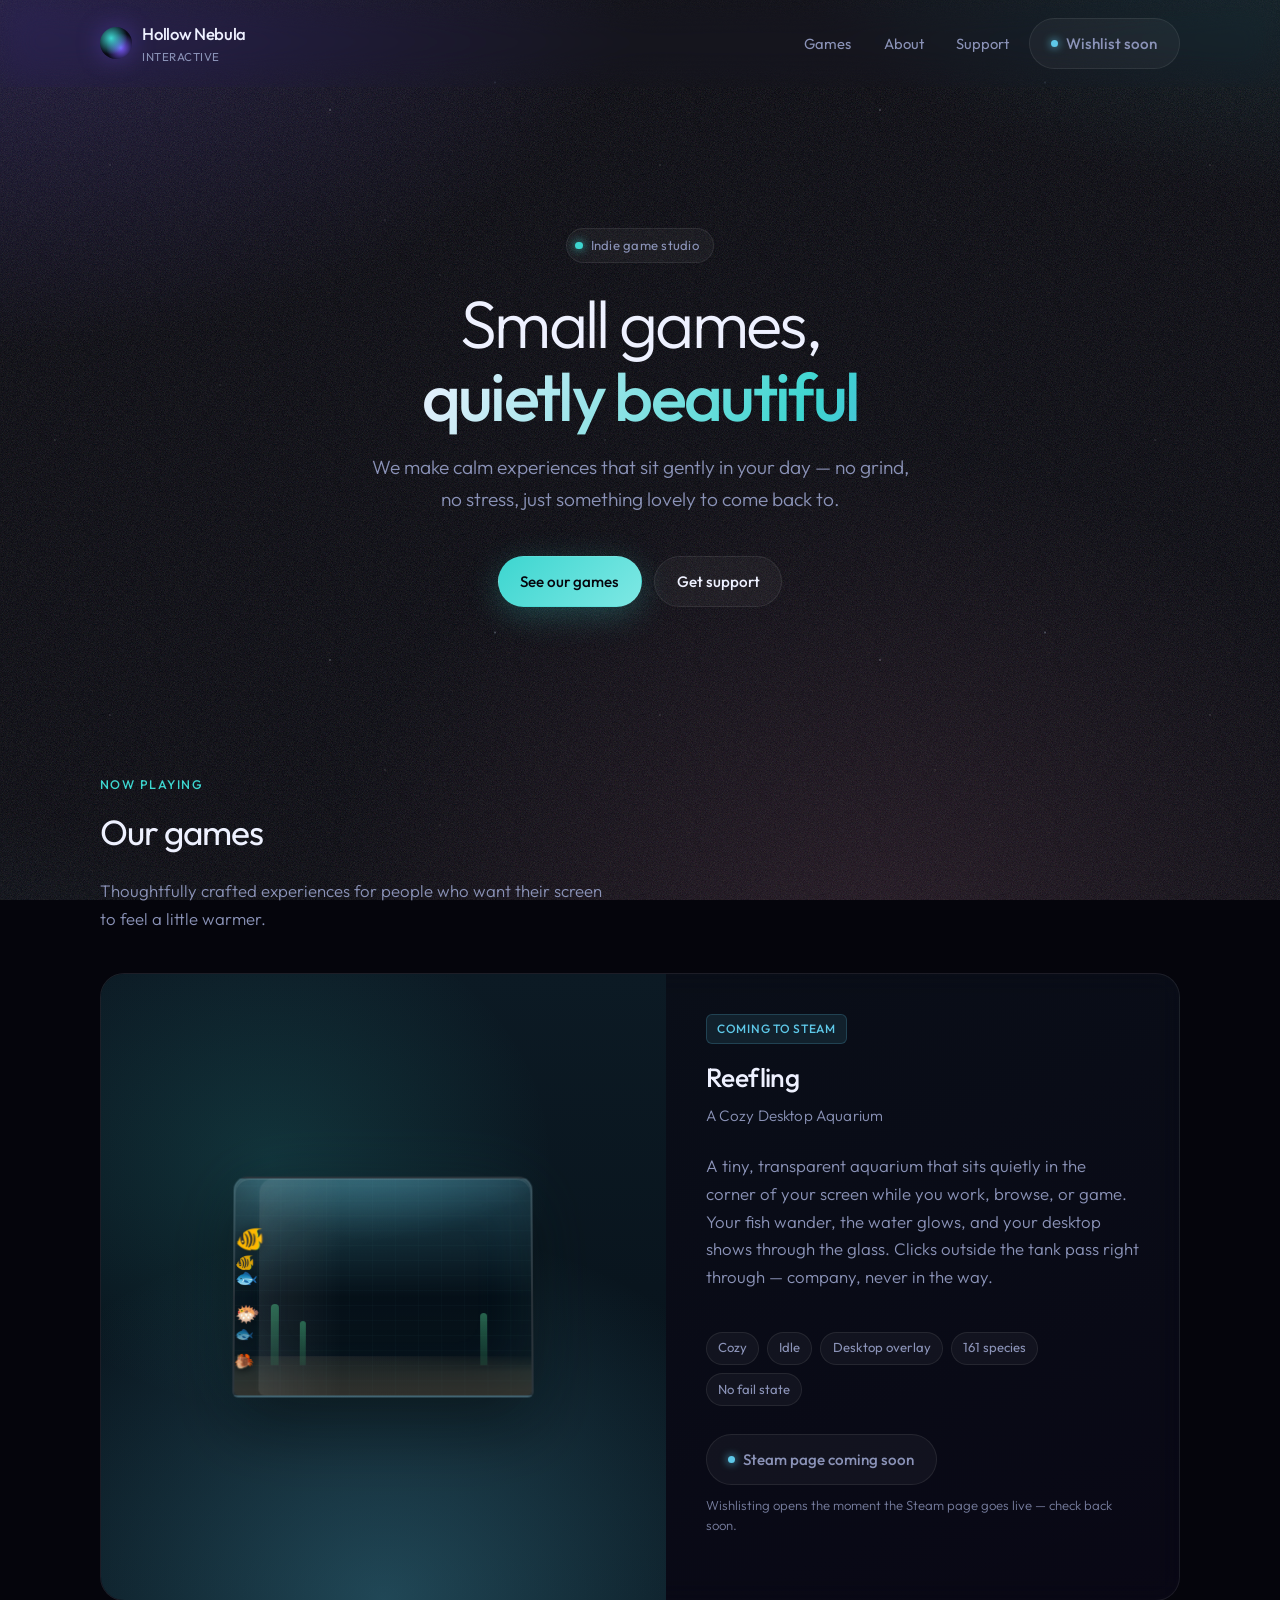
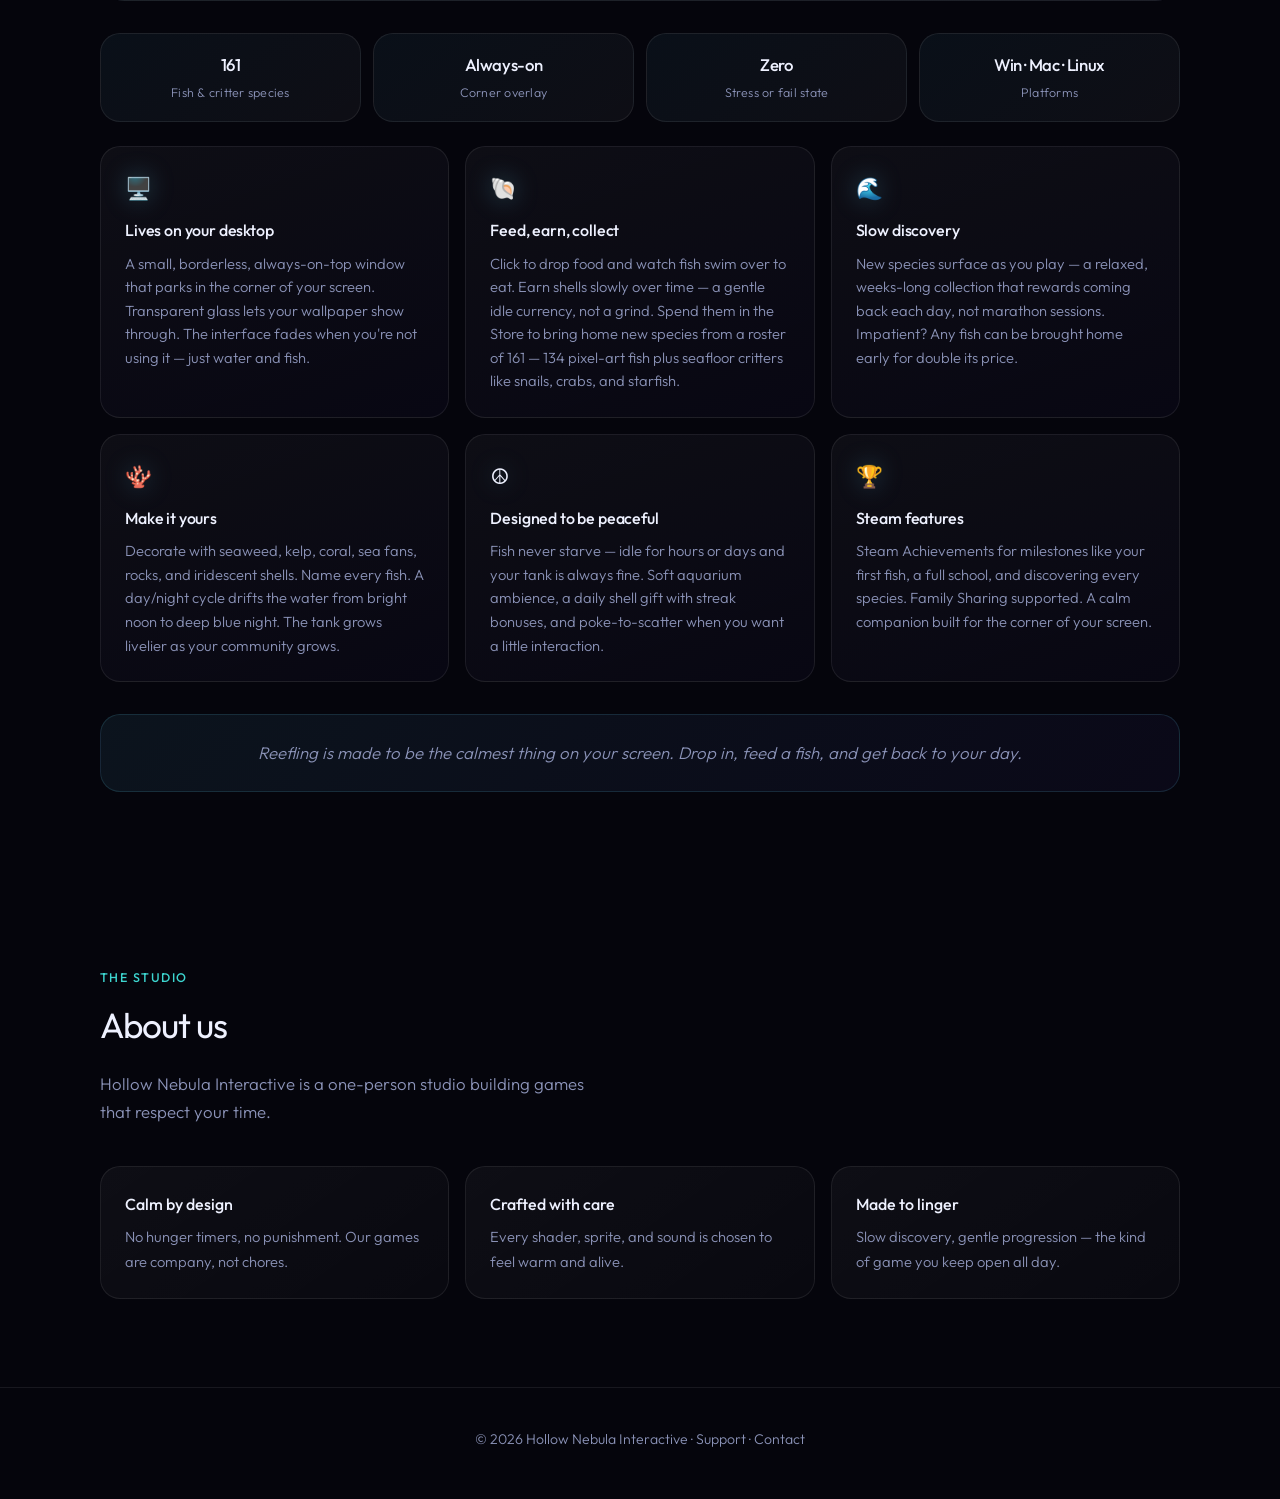
==== index.html @ e97c1b32 "Remove animated logo video, restore static nav orb - Drop the nav logo video element from both pages" ====
<!DOCTYPE html>
<html lang="en">
<head>
  <meta charset="utf-8">
  <meta name="viewport" content="width=device-width, initial-scale=1">
  <title>Hollow Nebula Interactive</title>
  <meta name="description" content="Hollow Nebula Interactive — home of Reefling, a cozy desktop aquarium. Feed fish, collect 161 species, decorate your tank. Coming to Steam.">
  <meta name="theme-color" content="#05050c">

  <link rel="icon" type="image/png" href="assets/favicon.png">
  <link rel="apple-touch-icon" href="assets/favicon-180.png">

  <!-- Social sharing -->
  <meta property="og:type" content="website">
  <meta property="og:site_name" content="Hollow Nebula Interactive">
  <meta property="og:title" content="Hollow Nebula Interactive">
  <meta property="og:description" content="A one-person indie studio making calm games. Home of Reefling, a cozy desktop aquarium — coming to Steam.">
  <meta property="og:url" content="https://hollownebulainteractive.com/">
  <meta property="og:image" content="https://hollownebulainteractive.com/assets/og-image.jpg">
  <meta name="twitter:card" content="summary_large_image">
  <meta name="twitter:title" content="Hollow Nebula Interactive">
  <meta name="twitter:description" content="A one-person indie studio making calm games. Home of Reefling, a cozy desktop aquarium — coming to Steam.">
  <meta name="twitter:image" content="https://hollownebulainteractive.com/assets/og-image.jpg">

  <link rel="preconnect" href="https://fonts.googleapis.com">
  <link rel="preconnect" href="https://fonts.gstatic.com" crossorigin>
  <link href="https://fonts.googleapis.com/css2?family=Outfit:wght@300;400;500;600&display=swap" rel="stylesheet">
  <link rel="stylesheet" href="css/main.css">
</head>
<body>
  <div class="bg" aria-hidden="true">
    <div class="bg__mesh"></div>
    <div class="bg__stars"></div>
    <div class="bg__grain"></div>
  </div>

  <header class="nav">
    <div class="shell nav__inner">
      <a class="logo" href="index.html">
        <span class="logo__mark" aria-hidden="true"></span>
        <span class="logo__text">
          Hollow Nebula
          <span>Interactive</span>
        </span>
      </a>
      <ul class="nav__links">
        <li><a href="#games">Games</a></li>
        <li><a href="#about">About</a></li>
        <li><a href="support.html">Support</a></li>
        <li><span class="btn btn--ghost btn--soon" aria-disabled="true" title="Steam page coming soon">Wishlist soon</span></li>
      </ul>
    </div>
  </header>

  <main>
    <section class="hero shell">
      <p class="eyebrow">
        <span class="eyebrow__dot" aria-hidden="true"></span>
        Indie game studio
      </p>
      <h1>Small games,<br><em>quietly beautiful</em></h1>
      <p class="hero__lead">
        We make calm experiences that sit gently in your day — no grind, no stress,
        just something lovely to come back to.
      </p>
      <div class="hero__actions">
        <a class="btn btn--primary" href="#games">See our games</a>
        <a class="btn btn--ghost" href="support.html">Get support</a>
      </div>
    </section>

    <section class="section shell" id="games">
      <div class="reveal">
        <p class="section__label">Now playing</p>
        <h2>Our games</h2>
        <p class="section__intro">
          Thoughtfully crafted experiences for people who want their screen to feel a little warmer.
        </p>
      </div>

      <article class="game-card reveal">
        <div class="game-card__visual" aria-hidden="true">
          <div class="aquarium" id="reef-tank">
            <div class="aquarium__glow"></div>
            <div class="aquarium__rays"></div>
            <div class="aquarium__caustics"></div>
            <div class="aquarium__sand"></div>
            <div class="seaweed seaweed--1"></div>
            <div class="seaweed seaweed--2"></div>
            <div class="seaweed seaweed--3"></div>
            <div class="bubbles"></div>
            <div class="fish-school">
              <span class="fish fish--1" data-fish>🐠</span>
              <span class="fish fish--2" data-fish>🐟</span>
              <span class="fish fish--3" data-fish>🐡</span>
              <span class="fish fish--4" data-fish>🐠</span>
              <span class="fish fish--5" data-fish>🐟</span>
            </div>
            <div class="critters">
              <span class="critter critter--crab">🦀</span>
              <span class="critter critter--snail">🐌</span>
            </div>
            <div class="aquarium__glass"></div>
            <div class="aquarium__shine"></div>
          </div>
        </div>
        <div class="game-card__body">
          <span class="game-card__tag">Coming to Steam</span>
          <h3>Reefling</h3>
          <p class="game-card__subtitle">A Cozy Desktop Aquarium</p>
          <p>
            A tiny, transparent aquarium that sits quietly in the corner of your screen
            while you work, browse, or game. Your fish wander, the water glows, and your
            desktop shows through the glass. Clicks outside the tank pass right through —
            company, never in the way.
          </p>
          <ul class="game-card__features">
            <li>Cozy</li>
            <li>Idle</li>
            <li>Desktop overlay</li>
            <li>161 species</li>
            <li>No fail state</li>
          </ul>
          <div class="game-card__cta">
            <span class="btn btn--primary btn--soon" aria-disabled="true">
              Steam page coming soon
            </span>
            <p class="game-card__cta-note">Wishlisting opens the moment the Steam page goes live — check back soon.</p>
          </div>
        </div>
      </article>

      <div class="game-details reveal">
        <div class="game-stats">
          <div class="game-stat">
            <span class="game-stat__value">161</span>
            <span class="game-stat__label">Fish &amp; critter species</span>
          </div>
          <div class="game-stat">
            <span class="game-stat__value">Always-on</span>
            <span class="game-stat__label">Corner overlay</span>
          </div>
          <div class="game-stat">
            <span class="game-stat__value">Zero</span>
            <span class="game-stat__label">Stress or fail state</span>
          </div>
          <div class="game-stat">
            <span class="game-stat__value">Win · Mac · Linux</span>
            <span class="game-stat__label">Platforms</span>
          </div>
        </div>

        <div class="feature-grid">
          <div class="feature-card">
            <span class="feature-card__icon" aria-hidden="true">🖥️</span>
            <h4>Lives on your desktop</h4>
            <p>
              A small, borderless, always-on-top window that parks in the corner of your
              screen. Transparent glass lets your wallpaper show through. The interface
              fades when you're not using it — just water and fish.
            </p>
          </div>
          <div class="feature-card">
            <span class="feature-card__icon" aria-hidden="true">🐚</span>
            <h4>Feed, earn, collect</h4>
            <p>
              Click to drop food and watch fish swim over to eat. Earn shells slowly over
              time — a gentle idle currency, not a grind. Spend them in the Store to bring
              home new species from a roster of 161 — 134 pixel-art fish plus seafloor
              critters like snails, crabs, and starfish.
            </p>
          </div>
          <div class="feature-card">
            <span class="feature-card__icon" aria-hidden="true">🌊</span>
            <h4>Slow discovery</h4>
            <p>
              New species surface as you play — a relaxed, weeks-long collection that
              rewards coming back each day, not marathon sessions. Impatient? Any fish can
              be brought home early for double its price.
            </p>
          </div>
          <div class="feature-card">
            <span class="feature-card__icon" aria-hidden="true">🪸</span>
            <h4>Make it yours</h4>
            <p>
              Decorate with seaweed, kelp, coral, sea fans, rocks, and iridescent shells.
              Name every fish. A day/night cycle drifts the water from bright noon to deep
              blue night. The tank grows livelier as your community grows.
            </p>
          </div>
          <div class="feature-card">
            <span class="feature-card__icon" aria-hidden="true">☮️</span>
            <h4>Designed to be peaceful</h4>
            <p>
              Fish never starve — idle for hours or days and your tank is always fine. Soft
              aquarium ambience, a daily shell gift with streak bonuses, and poke-to-scatter
              when you want a little interaction.
            </p>
          </div>
          <div class="feature-card">
            <span class="feature-card__icon" aria-hidden="true">🏆</span>
            <h4>Steam features</h4>
            <p>
              Steam Achievements for milestones like your first fish, a full school, and
              discovering every species. Family Sharing supported. A calm companion built
              for the corner of your screen.
            </p>
          </div>
        </div>

        <p class="game-details__closing">
          Reefling is made to be the calmest thing on your screen. Drop in, feed a fish,
          and get back to your day.
        </p>
      </div>
    </section>

    <section class="section shell" id="about">
      <div class="reveal">
        <p class="section__label">The studio</p>
        <h2>About us</h2>
        <p class="section__intro">
          Hollow Nebula Interactive is a one-person studio building games that respect your time.
        </p>
      </div>
      <div class="about-grid reveal">
        <div class="about-card">
          <h3>Calm by design</h3>
          <p>No hunger timers, no punishment. Our games are company, not chores.</p>
        </div>
        <div class="about-card">
          <h3>Crafted with care</h3>
          <p>Every shader, sprite, and sound is chosen to feel warm and alive.</p>
        </div>
        <div class="about-card">
          <h3>Made to linger</h3>
          <p>Slow discovery, gentle progression — the kind of game you keep open all day.</p>
        </div>
      </div>
    </section>
  </main>

  <footer class="footer">
    <div class="shell">
      <p>
        © 2026 Hollow Nebula Interactive ·
        <a href="support.html">Support</a> ·
        <a href="mailto:support@hollownebulainteractive.com">Contact</a>
      </p>
    </div>
  </footer>

  <script src="js/main.js"></script>
</body>
</html>
---- css/main.css ----
/* Hollow Nebula Interactive — minimal studio site */

:root {
  color-scheme: dark;
  --void: #05050c;
  --void-2: #0a0a16;
  --text: #eef1ff;
  --muted: #8b93b8;
  --line: rgba(255, 255, 255, 0.08);
  --glass: rgba(255, 255, 255, 0.04);
  --glass-hover: rgba(255, 255, 255, 0.07);
  --purple: #7c5cff;
  --cyan: #3dd6d0;
  --pink: #e879a8;
  --reef: #5ec8e8;
  --radius: 20px;
  --font: "Outfit", system-ui, -apple-system, sans-serif;
  --ease: cubic-bezier(0.22, 1, 0.36, 1);
}

*,
*::before,
*::after {
  box-sizing: border-box;
}

html {
  scroll-behavior: smooth;
}

body {
  margin: 0;
  min-height: 100vh;
  font-family: var(--font);
  font-size: 1.05rem;
  line-height: 1.65;
  color: var(--text);
  background: var(--void);
  -webkit-font-smoothing: antialiased;
}

/* ── Ambient background ── */
.bg {
  position: fixed;
  inset: 0;
  z-index: -2;
  overflow: hidden;
  background: var(--void);
}

.bg__mesh {
  position: absolute;
  inset: -40%;
  background:
    radial-gradient(ellipse 50% 40% at 20% 20%, rgba(124, 92, 255, 0.22), transparent 60%),
    radial-gradient(ellipse 45% 35% at 80% 15%, rgba(61, 214, 208, 0.14), transparent 55%),
    radial-gradient(ellipse 40% 50% at 60% 80%, rgba(232, 121, 168, 0.1), transparent 60%),
    radial-gradient(ellipse 60% 40% at 10% 90%, rgba(94, 200, 232, 0.08), transparent 50%);
  animation: drift 28s var(--ease) infinite alternate;
}

.bg__grain {
  position: absolute;
  inset: 0;
  opacity: 0.35;
  background-image: url("data:image/svg+xml,%3Csvg viewBox='0 0 256 256' xmlns='http://www.w3.org/2000/svg'%3E%3Cfilter id='n'%3E%3CfeTurbulence type='fractalNoise' baseFrequency='0.85' numOctaves='4' stitchTiles='stitch'/%3E%3C/filter%3E%3Crect width='100%25' height='100%25' filter='url(%23n)' opacity='0.5'/%3E%3C/svg%3E");
  background-size: 180px;
  pointer-events: none;
}

.bg__stars {
  position: absolute;
  inset: 0;
  background-image:
    radial-gradient(1px 1px at 20% 30%, rgba(255, 255, 255, 0.45), transparent),
    radial-gradient(1px 1px at 40% 70%, rgba(255, 255, 255, 0.35), transparent),
    radial-gradient(1.5px 1.5px at 60% 20%, rgba(255, 255, 255, 0.5), transparent),
    radial-gradient(1px 1px at 80% 50%, rgba(255, 255, 255, 0.3), transparent),
    radial-gradient(1px 1px at 10% 80%, rgba(255, 255, 255, 0.4), transparent),
    radial-gradient(1.5px 1.5px at 90% 15%, rgba(200, 230, 255, 0.55), transparent),
    radial-gradient(1px 1px at 50% 90%, rgba(255, 255, 255, 0.25), transparent),
    radial-gradient(1px 1px at 70% 40%, rgba(255, 255, 255, 0.35), transparent);
  background-size: 550px 550px;
  animation: twinkle 8s ease-in-out infinite alternate;
  opacity: 0.7;
}

@keyframes twinkle {
  from { opacity: 0.45; transform: scale(1); }
  to   { opacity: 0.85; transform: scale(1.02); }
}

@keyframes drift {
  from { transform: translate(0, 0) scale(1); }
  to   { transform: translate(2%, -1.5%) scale(1.04); }
}

/* ── Layout ── */
.shell {
  width: min(1080px, calc(100% - 2.5rem));
  margin: 0 auto;
}

/* ── Nav ── */
.nav {
  position: sticky;
  top: 0;
  z-index: 10;
  padding: 1.1rem 0;
  backdrop-filter: blur(18px) saturate(1.4);
  -webkit-backdrop-filter: blur(18px) saturate(1.4);
  border-bottom: 1px solid transparent;
  transition: border-color 0.4s var(--ease), background 0.4s var(--ease);
}

.nav.is-scrolled {
  background: rgba(5, 5, 12, 0.72);
  border-bottom-color: var(--line);
}

.nav__inner {
  display: flex;
  align-items: center;
  justify-content: space-between;
  gap: 1rem;
}

.logo {
  display: flex;
  align-items: center;
  gap: 0.65rem;
  text-decoration: none;
  color: var(--text);
  font-weight: 500;
  letter-spacing: -0.02em;
}

.logo__mark {
  width: 2rem;
  height: 2rem;
  border-radius: 50%;
  background:
    radial-gradient(circle at 35% 35%, var(--cyan), transparent 55%),
    radial-gradient(circle at 65% 65%, var(--purple), transparent 50%),
    var(--void-2);
  box-shadow: 0 0 24px rgba(124, 92, 255, 0.35);
  animation: logo-glow 4s ease-in-out infinite alternate;
}

@keyframes logo-glow {
  from { box-shadow: 0 0 20px rgba(124, 92, 255, 0.3), 0 0 40px rgba(61, 214, 208, 0.1); }
  to   { box-shadow: 0 0 28px rgba(124, 92, 255, 0.5), 0 0 50px rgba(61, 214, 208, 0.2); }
}

.logo__text span {
  display: block;
  font-size: 0.72rem;
  color: var(--muted);
  font-weight: 400;
  letter-spacing: 0.04em;
  text-transform: uppercase;
}

.nav__links {
  display: flex;
  align-items: center;
  gap: 0.35rem;
  list-style: none;
  margin: 0;
  padding: 0;
}

.nav__links a {
  color: var(--muted);
  text-decoration: none;
  font-size: 0.92rem;
  padding: 0.45rem 0.85rem;
  border-radius: 999px;
  transition: color 0.25s, background 0.25s;
}

.nav__links a:hover {
  color: var(--text);
  background: var(--glass-hover);
}

/* ── Hero ── */
.hero {
  padding: clamp(4rem, 12vw, 8rem) 0 clamp(3rem, 8vw, 5rem);
  text-align: center;
}

.eyebrow {
  display: inline-flex;
  align-items: center;
  gap: 0.5rem;
  margin-bottom: 1.5rem;
  padding: 0.35rem 0.9rem 0.35rem 0.55rem;
  border: 1px solid var(--line);
  border-radius: 999px;
  background: var(--glass);
  font-size: 0.82rem;
  color: var(--muted);
  letter-spacing: 0.02em;
}

.eyebrow__dot {
  width: 0.45rem;
  height: 0.45rem;
  border-radius: 50%;
  background: var(--cyan);
  box-shadow: 0 0 10px var(--cyan);
  animation: pulse 2.4s ease-in-out infinite;
}

@keyframes pulse {
  0%, 100% { opacity: 1; transform: scale(1); }
  50%      { opacity: 0.55; transform: scale(0.85); }
}

.hero h1 {
  margin: 0 0 1.25rem;
  font-size: clamp(2.4rem, 6vw, 4.2rem);
  font-weight: 300;
  line-height: 1.08;
  letter-spacing: -0.04em;
}

.hero h1 em {
  font-style: normal;
  font-weight: 500;
  background: linear-gradient(120deg, var(--text) 0%, var(--cyan) 45%, var(--purple) 100%);
  background-size: 200% auto;
  -webkit-background-clip: text;
  background-clip: text;
  color: transparent;
  animation: shimmer 6s ease-in-out infinite alternate;
}

@keyframes shimmer {
  from { background-position: 0% center; }
  to   { background-position: 100% center; }
}

.hero__lead {
  max-width: 34rem;
  margin: 0 auto 2.5rem;
  color: var(--muted);
  font-size: clamp(1.05rem, 2.2vw, 1.2rem);
  font-weight: 300;
}

.hero__actions {
  display: flex;
  flex-wrap: wrap;
  justify-content: center;
  gap: 0.75rem;
}

/* ── Buttons ── */
.btn {
  display: inline-flex;
  align-items: center;
  gap: 0.5rem;
  padding: 0.75rem 1.35rem;
  border-radius: 999px;
  font-family: inherit;
  font-size: 0.95rem;
  font-weight: 500;
  text-decoration: none;
  border: 1px solid transparent;
  cursor: pointer;
  transition: transform 0.25s var(--ease), box-shadow 0.25s, background 0.25s, border-color 0.25s;
}

.btn:hover {
  transform: translateY(-2px);
}

.btn--primary {
  color: var(--void);
  background: linear-gradient(135deg, var(--cyan), #7ee8e4);
  box-shadow: 0 8px 32px rgba(61, 214, 208, 0.25);
  position: relative;
  overflow: hidden;
}

.btn--primary::after {
  content: "";
  position: absolute;
  inset: 0;
  background: linear-gradient(105deg, transparent 40%, rgba(255, 255, 255, 0.35) 50%, transparent 60%);
  transform: translateX(-120%);
  transition: transform 0.6s var(--ease);
}

.btn--primary:hover::after {
  transform: translateX(120%);
}

.btn--primary:hover {
  box-shadow: 0 12px 40px rgba(61, 214, 208, 0.35);
}

.btn--ghost {
  color: var(--text);
  background: var(--glass);
  border-color: var(--line);
}

.btn--ghost:hover {
  background: var(--glass-hover);
  border-color: rgba(255, 255, 255, 0.14);
}

/* Disabled "coming soon" state — looks like a button, but inert */
.btn--soon,
.btn--soon:hover {
  color: var(--muted);
  background: var(--glass);
  border-color: var(--line);
  box-shadow: none;
  transform: none;
  cursor: default;
  -webkit-user-select: none;
  user-select: none;
}

.btn--soon::after {
  display: none;
}

.btn--soon::before {
  content: "";
  width: 0.45rem;
  height: 0.45rem;
  border-radius: 50%;
  background: var(--reef);
  box-shadow: 0 0 8px var(--reef);
  animation: pulse 2.4s ease-in-out infinite;
}

/* ── Sections ── */
.section {
  padding: clamp(3rem, 8vw, 5.5rem) 0;
}

.section__label {
  margin: 0 0 0.5rem;
  font-size: 0.78rem;
  font-weight: 500;
  letter-spacing: 0.12em;
  text-transform: uppercase;
  color: var(--cyan);
}

.section h2 {
  margin: 0 0 1rem;
  font-size: clamp(1.6rem, 3.5vw, 2.2rem);
  font-weight: 400;
  letter-spacing: -0.03em;
}

.section__intro {
  max-width: 32rem;
  margin: 0 0 2.5rem;
  color: var(--muted);
  font-weight: 300;
}

/* ── Game card ── */
.game-card {
  display: grid;
  grid-template-columns: 1fr;
  gap: 0;
  border: 1px solid var(--line);
  border-radius: calc(var(--radius) + 4px);
  overflow: hidden;
  background: linear-gradient(160deg, rgba(94, 200, 232, 0.06), rgba(124, 92, 255, 0.04));
  backdrop-filter: blur(12px);
  transition: border-color 0.4s, box-shadow 0.4s;
}

.game-card:hover {
  border-color: rgba(94, 200, 232, 0.22);
  box-shadow: 0 24px 80px rgba(0, 0, 0, 0.45), 0 0 60px rgba(94, 200, 232, 0.06);
}

@media (min-width: 768px) {
  .game-card {
    grid-template-columns: 1.1fr 1fr;
  }
}

.game-card__visual {
  position: relative;
  min-height: 320px;
  background:
    radial-gradient(ellipse 80% 60% at 50% 100%, rgba(94, 200, 232, 0.3), transparent),
    radial-gradient(ellipse 50% 40% at 30% 30%, rgba(61, 214, 208, 0.15), transparent),
    linear-gradient(180deg, #0c1a24 0%, #061018 100%);
  display: flex;
  align-items: center;
  justify-content: center;
  padding: 2rem;
  overflow: hidden;
}

/* ── Aquarium scene ── */
.aquarium {
  width: min(300px, 88%);
  aspect-ratio: 380 / 280;
  border-radius: 14px 14px 6px 6px;
  border: 2px solid rgba(255, 255, 255, 0.14);
  background: linear-gradient(180deg, rgba(94, 200, 232, 0.2) 0%, rgba(4, 14, 22, 0.95) 55%, rgba(8, 20, 28, 1) 100%);
  box-shadow:
    inset 0 0 60px rgba(94, 200, 232, 0.12),
    inset 0 -20px 40px rgba(0, 0, 0, 0.4),
    0 24px 70px rgba(0, 0, 0, 0.55),
    0 0 80px rgba(94, 200, 232, 0.08);
  position: relative;
  overflow: hidden;
  transform: perspective(800px) rotateX(2deg);
  transition: transform 0.5s var(--ease);
}

.game-card:hover .aquarium {
  transform: perspective(800px) rotateX(0deg) scale(1.02);
}

.aquarium__glow {
  position: absolute;
  inset: -20%;
  background: radial-gradient(ellipse 60% 50% at 50% 0%, rgba(94, 200, 232, 0.25), transparent 70%);
  pointer-events: none;
}

.aquarium__rays {
  position: absolute;
  inset: 0;
  background: linear-gradient(
    165deg,
    rgba(255, 255, 255, 0.07) 0%,
    transparent 35%,
    transparent 100%
  );
  pointer-events: none;
}

.aquarium__caustics {
  position: absolute;
  inset: 0;
  opacity: 0.55;
  background:
    repeating-linear-gradient(
      0deg,
      transparent,
      transparent 14px,
      rgba(94, 200, 232, 0.04) 14px,
      rgba(94, 200, 232, 0.04) 15px
    ),
    repeating-linear-gradient(
      90deg,
      transparent,
      transparent 22px,
      rgba(61, 214, 208, 0.03) 22px,
      rgba(61, 214, 208, 0.03) 23px
    );
  animation: caustics-drift 10s linear infinite;
  mix-blend-mode: screen;
  pointer-events: none;
}

@keyframes caustics-drift {
  from { transform: translate(0, 0); }
  to   { transform: translate(8px, 15px); }
}

.aquarium__sand {
  position: absolute;
  left: 0;
  right: 0;
  bottom: 0;
  height: 18%;
  background: linear-gradient(180deg, transparent, rgba(194, 168, 120, 0.15) 40%, rgba(120, 95, 70, 0.35) 100%);
  border-radius: 0 0 4px 4px;
  pointer-events: none;
}

.aquarium__sand::after {
  content: "";
  position: absolute;
  inset: 0;
  background: radial-gradient(ellipse 80% 40% at 30% 0%, rgba(255, 220, 160, 0.08), transparent);
}

.seaweed {
  position: absolute;
  bottom: 14%;
  width: 8px;
  border-radius: 4px 4px 0 0;
  background: linear-gradient(180deg, rgba(60, 180, 120, 0.5), rgba(30, 100, 70, 0.3));
  transform-origin: bottom center;
  filter: blur(0.3px);
  pointer-events: none;
}

.seaweed--1 {
  left: 12%;
  height: 28%;
  animation: sway 4.5s ease-in-out infinite;
}

.seaweed--2 {
  left: 22%;
  height: 20%;
  width: 6px;
  animation: sway 3.8s ease-in-out infinite reverse;
  animation-delay: -1s;
}

.seaweed--3 {
  right: 15%;
  height: 24%;
  width: 7px;
  background: linear-gradient(180deg, rgba(80, 200, 140, 0.45), rgba(40, 120, 80, 0.25));
  animation: sway 5.2s ease-in-out infinite;
  animation-delay: -2s;
}

@keyframes sway {
  0%, 100% { transform: rotate(-4deg); }
  50%      { transform: rotate(6deg); }
}

.bubbles {
  position: absolute;
  inset: 0;
  overflow: hidden;
  pointer-events: none;
}

.bubble {
  position: absolute;
  bottom: -10px;
  border-radius: 50%;
  background: radial-gradient(circle at 30% 30%, rgba(255, 255, 255, 0.5), rgba(94, 200, 232, 0.15));
  border: 1px solid rgba(255, 255, 255, 0.2);
  animation: rise linear infinite;
  opacity: 0;
}

@keyframes rise {
  0%   { transform: translateY(0) translateX(0); opacity: 0; }
  10%  { opacity: 0.7; }
  90%  { opacity: 0.4; }
  100% { transform: translateY(-280px) translateX(var(--drift, 8px)); opacity: 0; }
}

.fish-school {
  position: absolute;
  inset: 0;
}

.fish {
  position: absolute;
  font-size: 1.35rem;
  line-height: 1;
  filter: drop-shadow(0 2px 6px rgba(0, 0, 0, 0.4));
  will-change: transform;
}

.fish--1 {
  top: 22%;
  animation: swim-right 14s ease-in-out infinite;
  font-size: 1.5rem;
}

.fish--2 {
  top: 42%;
  animation: swim-left 11s ease-in-out infinite;
  animation-delay: -3s;
  font-size: 1.15rem;
}

.fish--3 {
  top: 58%;
  animation: swim-right 16s ease-in-out infinite;
  animation-delay: -7s;
  font-size: 1.25rem;
}

.fish--4 {
  top: 35%;
  animation: swim-left 13s ease-in-out infinite;
  animation-delay: -5s;
  font-size: 1rem;
  opacity: 0.85;
}

.fish--5 {
  top: 68%;
  animation: swim-right 12s ease-in-out infinite;
  animation-delay: -2s;
  font-size: 0.95rem;
  opacity: 0.75;
}

/* Emoji fish face LEFT by default, so flip (scaleX -1) to face RIGHT
   when travelling rightward, and leave unflipped when travelling left. */
@keyframes swim-right {
  0%   { left: -12%; transform: scaleX(-1) translateY(0); }
  25%  { transform: scaleX(-1) translateY(-5px); }
  50%  { left: 88%; transform: scaleX(-1) translateY(3px); }
  50.1% { left: 88%; transform: scaleX(1) translateY(3px); }
  75%  { transform: scaleX(1) translateY(-4px); }
  100% { left: -12%; transform: scaleX(1) translateY(0); }
}

@keyframes swim-left {
  0%   { left: 92%; transform: scaleX(1) translateY(0); }
  25%  { transform: scaleX(1) translateY(4px); }
  50%  { left: -8%; transform: scaleX(1) translateY(-3px); }
  50.1% { left: -8%; transform: scaleX(-1) translateY(-3px); }
  75%  { transform: scaleX(-1) translateY(5px); }
  100% { left: 92%; transform: scaleX(-1) translateY(0); }
}

/* ── Seafloor critters ── */
.critters {
  position: absolute;
  inset: 0;
  pointer-events: none;
}

.critter {
  position: absolute;
  bottom: 13%;
  font-size: 0.95rem;
  line-height: 1;
  filter: drop-shadow(0 2px 4px rgba(0, 0, 0, 0.45));
  will-change: transform, left;
}

.critter--crab {
  animation: scuttle 18s ease-in-out infinite;
}

.critter--snail {
  bottom: 12.5%;
  font-size: 0.82rem;
  opacity: 0.9;
  animation: crawl 26s linear infinite;
}

@keyframes scuttle {
  0%, 100% { left: 16%; transform: scaleX(1); }
  8%       { transform: scaleX(1) translateY(-2px); }
  46%      { left: 58%; transform: scaleX(1); }
  50%      { left: 60%; transform: scaleX(-1); }
  58%      { transform: scaleX(-1) translateY(-2px); }
  96%      { left: 18%; transform: scaleX(-1); }
}

@keyframes crawl {
  0%   { left: -8%; }
  100% { left: 100%; }
}

.aquarium__glass {
  position: absolute;
  inset: 0;
  border-radius: inherit;
  box-shadow: inset 0 1px 0 rgba(255, 255, 255, 0.15);
  pointer-events: none;
}

.aquarium__shine {
  position: absolute;
  top: 0;
  left: 8%;
  width: 28%;
  height: 100%;
  background: linear-gradient(90deg, rgba(255, 255, 255, 0.08), transparent);
  border-radius: inherit;
  pointer-events: none;
}

.game-card__body {
  padding: clamp(1.75rem, 4vw, 2.5rem);
  display: flex;
  flex-direction: column;
  justify-content: center;
}

.game-card__tag {
  display: inline-block;
  width: fit-content;
  margin-bottom: 0.75rem;
  padding: 0.25rem 0.65rem;
  border-radius: 6px;
  font-size: 0.75rem;
  font-weight: 500;
  letter-spacing: 0.06em;
  text-transform: uppercase;
  color: var(--reef);
  background: rgba(94, 200, 232, 0.1);
  border: 1px solid rgba(94, 200, 232, 0.2);
}

.game-card h3 {
  margin: 0 0 0.25rem;
  font-size: 1.65rem;
  font-weight: 500;
  letter-spacing: -0.02em;
}

.game-card__subtitle {
  margin: 0 0 0.85rem;
  font-size: 0.95rem;
  font-weight: 400;
  color: var(--reef);
  letter-spacing: 0.01em;
}

.game-card p {
  margin: 0 0 1.5rem;
  color: var(--muted);
  font-weight: 300;
}

/* ── Game details (below card) ── */
.game-details {
  margin-top: 2rem;
}

.game-stats {
  display: grid;
  grid-template-columns: repeat(auto-fit, minmax(140px, 1fr));
  gap: 0.75rem;
  margin-bottom: 1.5rem;
}

.game-stat {
  padding: 1.1rem 1.25rem;
  border-radius: var(--radius);
  border: 1px solid var(--line);
  background: linear-gradient(145deg, rgba(94, 200, 232, 0.06), var(--glass));
  text-align: center;
}

.game-stat__value {
  display: block;
  font-size: 1.05rem;
  font-weight: 500;
  color: var(--text);
  letter-spacing: -0.02em;
  margin-bottom: 0.25rem;
}

.game-stat__label {
  display: block;
  font-size: 0.78rem;
  color: var(--muted);
  font-weight: 300;
  letter-spacing: 0.02em;
}

.feature-grid {
  display: grid;
  grid-template-columns: repeat(auto-fit, minmax(280px, 1fr));
  gap: 1rem;
}

.feature-card {
  padding: 1.5rem;
  border-radius: var(--radius);
  border: 1px solid var(--line);
  background: linear-gradient(160deg, var(--glass), rgba(124, 92, 255, 0.03));
  transition: border-color 0.3s, transform 0.3s var(--ease), box-shadow 0.3s;
}

.feature-card:hover {
  border-color: rgba(94, 200, 232, 0.2);
  transform: translateY(-3px);
  box-shadow: 0 12px 40px rgba(0, 0, 0, 0.2);
}

.feature-card__icon {
  display: block;
  font-size: 1.35rem;
  margin-bottom: 0.65rem;
  filter: drop-shadow(0 0 12px rgba(94, 200, 232, 0.3));
}

.feature-card h4 {
  margin: 0 0 0.5rem;
  font-size: 1rem;
  font-weight: 500;
  color: var(--text);
  letter-spacing: -0.01em;
}

.feature-card p {
  margin: 0;
  font-size: 0.92rem;
  color: var(--muted);
  font-weight: 300;
  line-height: 1.6;
}

.game-details__closing {
  margin: 2rem 0 0;
  padding: 1.5rem 1.75rem;
  border-radius: var(--radius);
  border: 1px solid rgba(94, 200, 232, 0.15);
  background: linear-gradient(135deg, rgba(94, 200, 232, 0.08), rgba(124, 92, 255, 0.05));
  text-align: center;
  font-size: 1.05rem;
  font-weight: 300;
  color: var(--muted);
  font-style: italic;
}

.game-card__features {
  display: flex;
  flex-wrap: wrap;
  gap: 0.5rem;
  margin-bottom: 1.75rem;
  list-style: none;
  padding: 0;
}

.game-card__features li {
  padding: 0.3rem 0.7rem;
  border-radius: 999px;
  font-size: 0.82rem;
  color: var(--muted);
  background: var(--glass);
  border: 1px solid var(--line);
}

.game-card__cta {
  display: flex;
  flex-direction: column;
  align-items: flex-start;
  gap: 0.7rem;
}

.game-card__cta-note {
  margin: 0;
  font-size: 0.82rem;
  line-height: 1.5;
  color: var(--muted);
  font-weight: 300;
  opacity: 0.85;
}

/* ── About strip ── */
.about-grid {
  display: grid;
  grid-template-columns: repeat(auto-fit, minmax(240px, 1fr));
  gap: 1rem;
}

.about-card {
  padding: 1.5rem;
  border-radius: var(--radius);
  border: 1px solid var(--line);
  background: linear-gradient(145deg, var(--glass), rgba(255, 255, 255, 0.02));
  transition: background 0.3s, border-color 0.3s, transform 0.3s var(--ease), box-shadow 0.3s;
}

.about-card:hover {
  background: var(--glass-hover);
  border-color: rgba(124, 92, 255, 0.2);
  transform: translateY(-4px);
  box-shadow: 0 16px 48px rgba(0, 0, 0, 0.25), 0 0 40px rgba(124, 92, 255, 0.06);
}

.about-card h3 {
  margin: 0 0 0.5rem;
  font-size: 1rem;
  font-weight: 500;
}

.about-card p {
  margin: 0;
  font-size: 0.92rem;
  color: var(--muted);
  font-weight: 300;
}

/* ── Support page ── */
.page-header {
  padding: clamp(3rem, 10vw, 6rem) 0 2rem;
}

.page-header h1 {
  margin: 0 0 0.75rem;
  font-size: clamp(2rem, 5vw, 3rem);
  font-weight: 400;
  letter-spacing: -0.03em;
}

.page-header p {
  margin: 0;
  color: var(--muted);
  font-weight: 300;
  max-width: 32rem;
}

.support-grid {
  display: grid;
  gap: 1rem;
  padding-bottom: 4rem;
}

.support-card {
  padding: 1.5rem 1.75rem;
  border-radius: var(--radius);
  border: 1px solid var(--line);
  background: linear-gradient(145deg, var(--glass), rgba(94, 200, 232, 0.03));
  transition: border-color 0.3s, box-shadow 0.3s;
}

.support-card:hover {
  border-color: rgba(94, 200, 232, 0.18);
  box-shadow: 0 8px 32px rgba(0, 0, 0, 0.2);
}

.support-card h2 {
  margin: 0 0 0.75rem;
  font-size: 1rem;
  font-weight: 500;
  color: var(--cyan);
}

.support-card p,
.support-card ul {
  margin: 0;
  color: var(--muted);
  font-weight: 300;
  font-size: 0.95rem;
}

.support-card ul {
  padding-left: 1.2rem;
}

.support-card li + li {
  margin-top: 0.4rem;
}

.support-card a {
  color: var(--reef);
  text-decoration: none;
  font-weight: 500;
}

.support-card a:hover {
  text-decoration: underline;
}

.support-email {
  display: inline-block;
  margin-top: 0.5rem;
  font-size: 1.1rem;
  font-weight: 500;
  color: var(--text);
}

.support-card code {
  font-size: 0.85em;
  padding: 0.15rem 0.4rem;
  border-radius: 4px;
  background: rgba(0, 0, 0, 0.3);
  color: var(--reef);
}

/* ── Footer ── */
.footer {
  padding: 2.5rem 0 3rem;
  border-top: 1px solid var(--line);
  text-align: center;
}

.footer p {
  margin: 0;
  font-size: 0.88rem;
  color: var(--muted);
  font-weight: 300;
}

.footer a {
  color: var(--muted);
  text-decoration: none;
  transition: color 0.2s;
}

.footer a:hover {
  color: var(--text);
}

/* ── Reveal on scroll ── */
.reveal {
  opacity: 0;
  transform: translateY(24px);
  transition: opacity 0.7s var(--ease), transform 0.7s var(--ease);
}

.reveal.is-visible {
  opacity: 1;
  transform: translateY(0);
}

@media (max-width: 600px) {
  .nav__links a:not(.btn) {
    display: none;
  }

  .brand {
    width: min(440px, 100%);
  }
}

/* ── Reduced motion ── */
@media (prefers-reduced-motion: reduce) {
  *,
  *::before,
  *::after {
    animation-duration: 0.001ms !important;
    animation-iteration-count: 1 !important;
    transition-duration: 0.001ms !important;
    scroll-behavior: auto !important;
  }
}
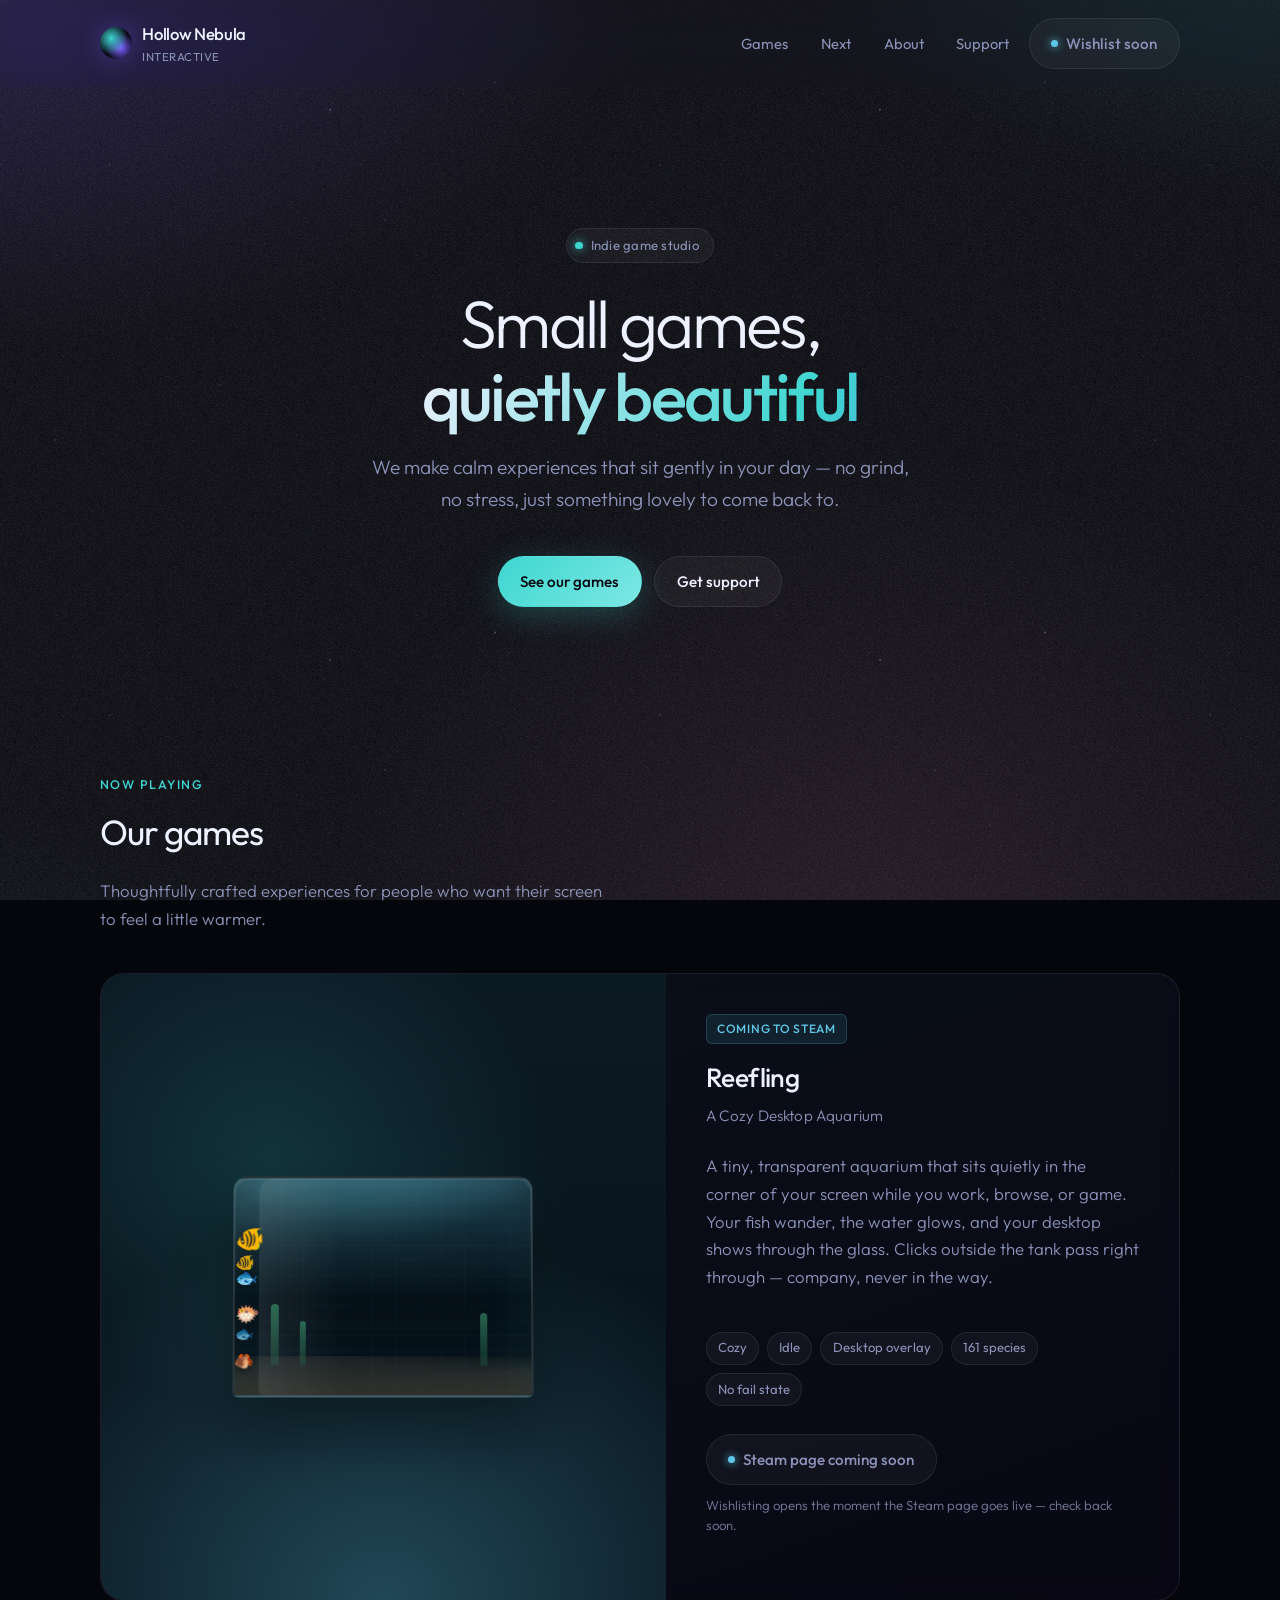
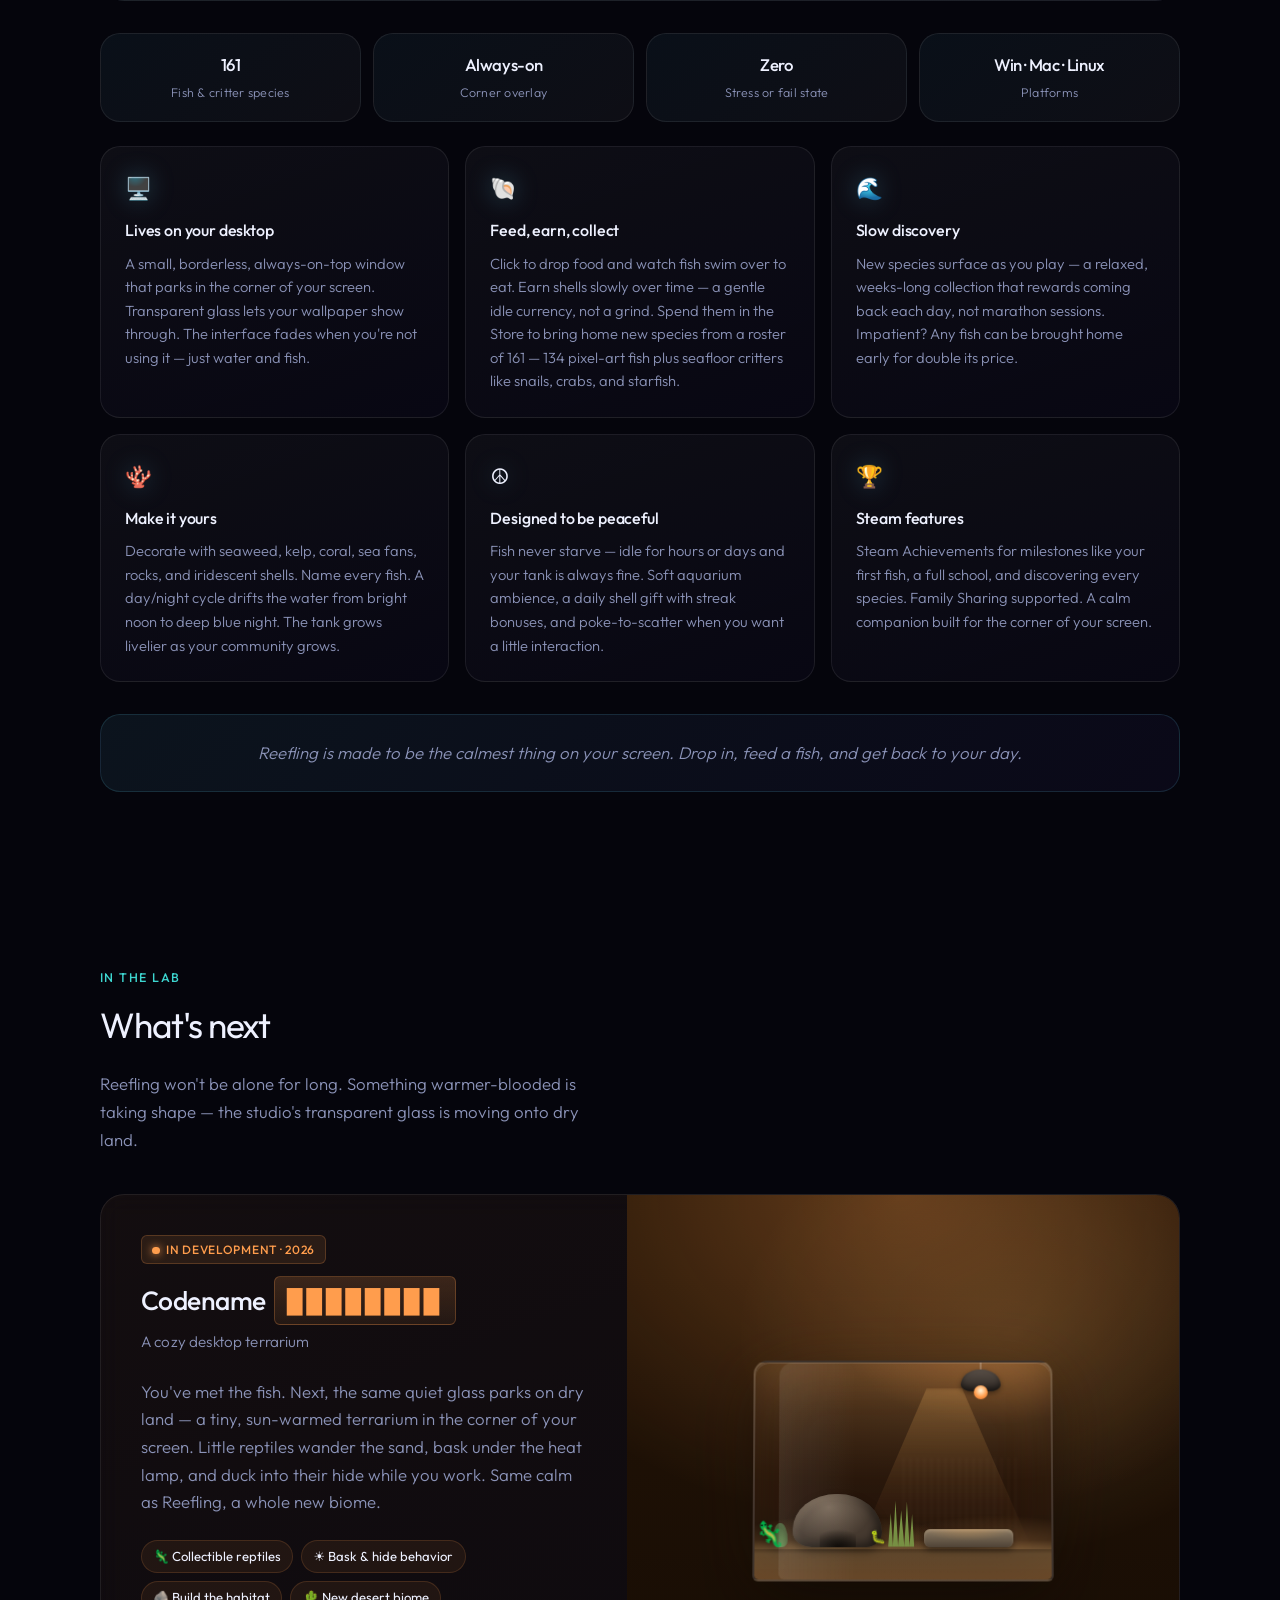
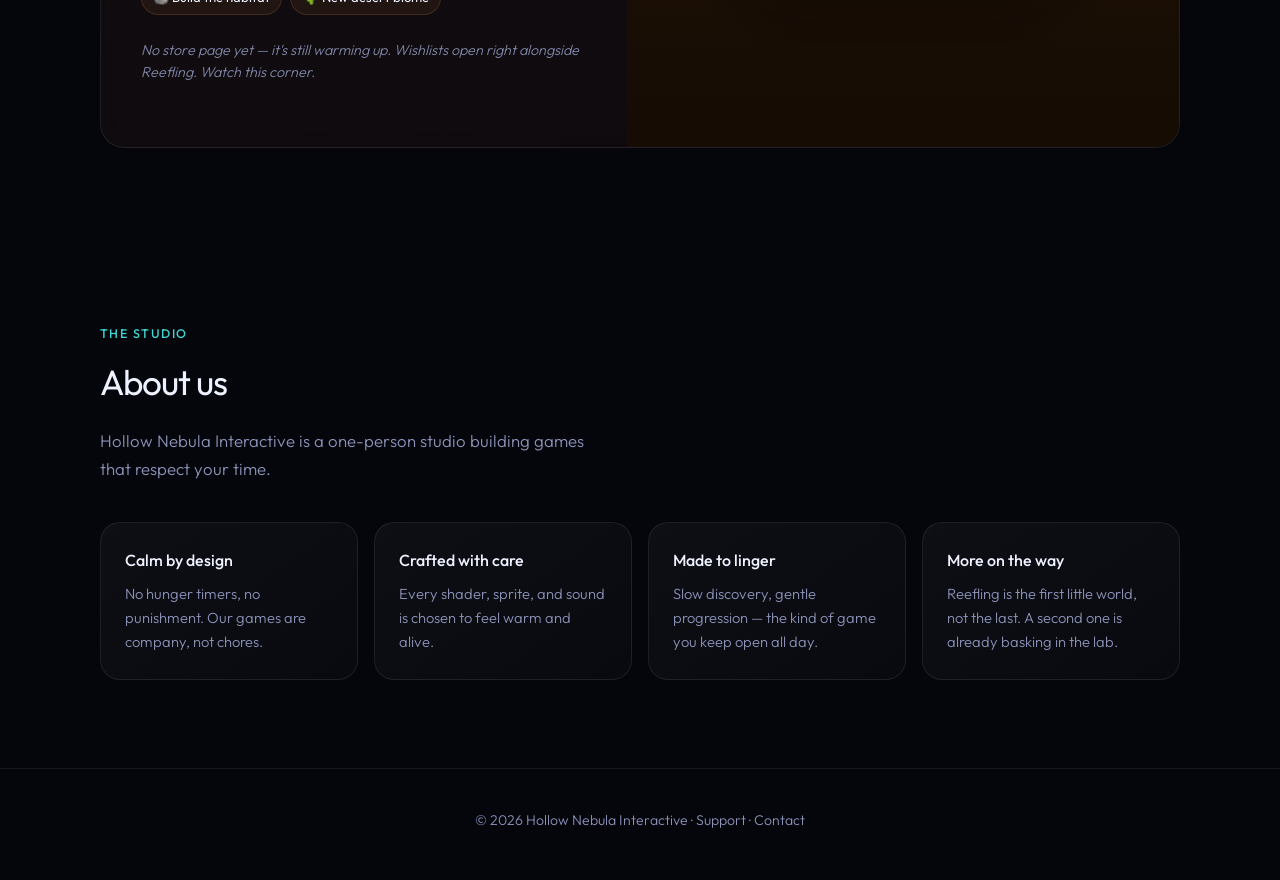
==== commit 52e544c9: "Add "What's next" teaser hinting at the desktop terrarium Reefling now has a sibling on the site: a " ====
--- a/index.html
+++ b/index.html
@@ -4,7 +4,7 @@
   <meta charset="utf-8">
   <meta name="viewport" content="width=device-width, initial-scale=1">
   <title>Hollow Nebula Interactive</title>
-  <meta name="description" content="Hollow Nebula Interactive — home of Reefling, a cozy desktop aquarium. Feed fish, collect 161 species, decorate your tank. Coming to Steam.">
+  <meta name="description" content="Hollow Nebula Interactive — home of Reefling, a cozy desktop aquarium. Feed fish, collect 161 species, decorate your tank. Coming to Steam, with a second little world already basking in the lab.">
   <meta name="theme-color" content="#05050c">
 
   <link rel="icon" type="image/png" href="assets/favicon.png">
@@ -14,12 +14,12 @@
   <meta property="og:type" content="website">
   <meta property="og:site_name" content="Hollow Nebula Interactive">
   <meta property="og:title" content="Hollow Nebula Interactive">
-  <meta property="og:description" content="A one-person indie studio making calm games. Home of Reefling, a cozy desktop aquarium — coming to Steam.">
+  <meta property="og:description" content="A one-person indie studio making calm games. Home of Reefling, a cozy desktop aquarium — coming to Steam. A second desktop world is warming up.">
   <meta property="og:url" content="https://hollownebulainteractive.com/">
   <meta property="og:image" content="https://hollownebulainteractive.com/assets/og-image.jpg">
   <meta name="twitter:card" content="summary_large_image">
   <meta name="twitter:title" content="Hollow Nebula Interactive">
-  <meta name="twitter:description" content="A one-person indie studio making calm games. Home of Reefling, a cozy desktop aquarium — coming to Steam.">
+  <meta name="twitter:description" content="A one-person indie studio making calm games. Home of Reefling, a cozy desktop aquarium — coming to Steam. A second desktop world is warming up.">
   <meta name="twitter:image" content="https://hollownebulainteractive.com/assets/og-image.jpg">
 
   <link rel="preconnect" href="https://fonts.googleapis.com">
@@ -45,6 +45,7 @@
       </a>
       <ul class="nav__links">
         <li><a href="#games">Games</a></li>
+        <li><a href="#next">Next</a></li>
         <li><a href="#about">About</a></li>
         <li><a href="support.html">Support</a></li>
         <li><span class="btn btn--ghost btn--soon" aria-disabled="true" title="Steam page coming soon">Wishlist soon</span></li>
@@ -215,6 +216,70 @@
       </div>
     </section>
 
+    <section class="section shell" id="next">
+      <div class="reveal">
+        <p class="section__label">In the lab</p>
+        <h2>What's next</h2>
+        <p class="section__intro">
+          Reefling won't be alone for long. Something warmer-blooded is taking shape —
+          the studio's transparent glass is moving onto dry land.
+        </p>
+      </div>
+
+      <article class="teaser reveal">
+        <div class="teaser__visual" aria-hidden="true">
+          <div class="terrarium" id="next-tank">
+            <div class="terrarium__backlight"></div>
+            <div class="terrarium__lamp">
+              <span class="lamp__cord"></span>
+              <span class="lamp__hood"></span>
+              <span class="lamp__bulb"></span>
+            </div>
+            <div class="terrarium__beam"></div>
+            <div class="motes"></div>
+            <div class="terrarium__shimmer"></div>
+            <div class="dunes"></div>
+            <div class="terrarium__sand"></div>
+            <div class="plant plant--1"></div>
+            <div class="plant plant--2"></div>
+            <div class="rock rock--hide"></div>
+            <div class="slate"></div>
+            <div class="terra-critters">
+              <span class="lizard" data-lizard>🦎</span>
+              <span class="mealworm">🐛</span>
+            </div>
+            <div class="terrarium__glass"></div>
+            <div class="terrarium__shine"></div>
+          </div>
+        </div>
+        <div class="teaser__body">
+          <span class="teaser__tag teaser__tag--soon">In development · 2026</span>
+          <h3 class="teaser__title">
+            Codename
+            <span class="redacted" data-decode="WARMING UP" tabindex="0" role="text"
+                  aria-label="Codename — still under wraps">████████</span>
+          </h3>
+          <p class="teaser__subtitle">A cozy desktop terrarium</p>
+          <p>
+            You've met the fish. Next, the same quiet glass parks on dry land — a tiny,
+            sun-warmed terrarium in the corner of your screen. Little reptiles wander the
+            sand, bask under the heat lamp, and duck into their hide while you work. Same
+            calm as Reefling, a whole new biome.
+          </p>
+          <ul class="teaser__hints">
+            <li>🦎 Collectible reptiles</li>
+            <li>☀️ Bask &amp; hide behavior</li>
+            <li>🪨 Build the habitat</li>
+            <li>🌵 New desert biome</li>
+          </ul>
+          <p class="teaser__whisper">
+            No store page yet — it's still warming up. Wishlists open right alongside
+            Reefling. Watch this corner.
+          </p>
+        </div>
+      </article>
+    </section>
+
     <section class="section shell" id="about">
       <div class="reveal">
         <p class="section__label">The studio</p>
@@ -235,6 +300,10 @@
         <div class="about-card">
           <h3>Made to linger</h3>
           <p>Slow discovery, gentle progression — the kind of game you keep open all day.</p>
+        </div>
+        <div class="about-card">
+          <h3>More on the way</h3>
+          <p>Reefling is the first little world, not the last. A second one is already basking in the lab.</p>
         </div>
       </div>
     </section>
--- a/css/main.css
+++ b/css/main.css
@@ -13,6 +13,8 @@
   --cyan: #3dd6d0;
   --pink: #e879a8;
   --reef: #5ec8e8;
+  --amber: #ff9d4d;
+  --terra: #e8915e;
   --radius: 20px;
   --font: "Outfit", system-ui, -apple-system, sans-serif;
   --ease: cubic-bezier(0.22, 1, 0.36, 1);
@@ -572,27 +574,27 @@
 
 .fish--1 {
   top: 22%;
-  animation: swim-right 14s ease-in-out infinite;
+  animation: swim-right 18s ease-in-out infinite;
   font-size: 1.5rem;
 }
 
 .fish--2 {
   top: 42%;
-  animation: swim-left 11s ease-in-out infinite;
+  animation: swim-left 14s ease-in-out infinite;
   animation-delay: -3s;
   font-size: 1.15rem;
 }
 
 .fish--3 {
   top: 58%;
-  animation: swim-right 16s ease-in-out infinite;
+  animation: swim-right 20s ease-in-out infinite;
   animation-delay: -7s;
   font-size: 1.25rem;
 }
 
 .fish--4 {
   top: 35%;
-  animation: swim-left 13s ease-in-out infinite;
+  animation: swim-left 16s ease-in-out infinite;
   animation-delay: -5s;
   font-size: 1rem;
   opacity: 0.85;
@@ -600,7 +602,7 @@
 
 .fish--5 {
   top: 68%;
-  animation: swim-right 12s ease-in-out infinite;
+  animation: swim-right 15s ease-in-out infinite;
   animation-delay: -2s;
   font-size: 0.95rem;
   opacity: 0.75;
@@ -650,6 +652,8 @@
   bottom: 12.5%;
   font-size: 0.82rem;
   opacity: 0.9;
+  /* emoji snail faces left by default; flip so it faces its rightward travel */
+  transform: scaleX(-1);
   animation: crawl 26s linear infinite;
 }
 
@@ -856,6 +860,489 @@
   opacity: 0.85;
 }
 
+/* ── Teaser card (What's next) — warm desert terrarium ── */
+.teaser {
+  display: grid;
+  grid-template-columns: 1fr;
+  gap: 0;
+  border: 1px solid var(--line);
+  border-radius: calc(var(--radius) + 4px);
+  overflow: hidden;
+  background: linear-gradient(160deg, rgba(255, 157, 77, 0.06), rgba(232, 145, 94, 0.04));
+  backdrop-filter: blur(12px);
+  transition: border-color 0.4s, box-shadow 0.4s;
+}
+
+.teaser:hover {
+  border-color: rgba(255, 157, 77, 0.24);
+  box-shadow: 0 24px 80px rgba(0, 0, 0, 0.45), 0 0 60px rgba(255, 157, 77, 0.08);
+}
+
+@media (min-width: 768px) {
+  .teaser {
+    grid-template-columns: 1fr 1.05fr;
+  }
+  /* Mirror Reefling's card: text on the left, the glass on the right */
+  .teaser__visual { order: 2; }
+  .teaser__body { order: 1; }
+}
+
+.teaser__visual {
+  position: relative;
+  min-height: 320px;
+  background:
+    radial-gradient(ellipse 80% 60% at 50% 0%, rgba(255, 157, 77, 0.28), transparent),
+    radial-gradient(ellipse 50% 40% at 70% 25%, rgba(255, 200, 120, 0.15), transparent),
+    linear-gradient(180deg, #241406 0%, #160c04 100%);
+  display: flex;
+  align-items: center;
+  justify-content: center;
+  padding: 2rem;
+  overflow: hidden;
+}
+
+/* ── Terrarium scene ── */
+.terrarium {
+  width: min(300px, 88%);
+  aspect-ratio: 380 / 280;
+  border-radius: 14px 14px 6px 6px;
+  border: 2px solid rgba(255, 255, 255, 0.14);
+  background: linear-gradient(180deg, rgba(255, 190, 120, 0.16) 0%, rgba(40, 22, 10, 0.95) 55%, rgba(28, 16, 8, 1) 100%);
+  box-shadow:
+    inset 0 0 60px rgba(255, 157, 77, 0.12),
+    inset 0 -20px 40px rgba(0, 0, 0, 0.45),
+    0 24px 70px rgba(0, 0, 0, 0.55),
+    0 0 80px rgba(255, 157, 77, 0.08);
+  position: relative;
+  overflow: hidden;
+  transform: perspective(800px) rotateX(2deg);
+  transition: transform 0.5s var(--ease);
+}
+
+.teaser:hover .terrarium {
+  transform: perspective(800px) rotateX(0deg) scale(1.02);
+}
+
+.terrarium__backlight {
+  position: absolute;
+  inset: -20%;
+  background: radial-gradient(ellipse 55% 50% at 72% 0%, rgba(255, 157, 77, 0.3), transparent 70%);
+  pointer-events: none;
+}
+
+/* Heat lamp — drawn cord + reflector hood + glowing bulb */
+.terrarium__lamp {
+  position: absolute;
+  top: -1px;
+  right: 16%;
+  width: 46px;
+  height: 42px;
+  z-index: 4;
+  pointer-events: none;
+}
+
+.lamp__cord {
+  position: absolute;
+  top: 0;
+  left: 50%;
+  width: 2px;
+  height: 10px;
+  transform: translateX(-50%);
+  background: rgba(255, 255, 255, 0.22);
+}
+
+.lamp__hood {
+  position: absolute;
+  top: 8px;
+  left: 50%;
+  width: 40px;
+  height: 22px;
+  transform: translateX(-50%);
+  background: linear-gradient(180deg, #5a5048, #2c2622);
+  border-radius: 50% 50% 12px 12px / 75% 75% 30% 30%;
+  box-shadow: inset 0 -3px 6px rgba(0, 0, 0, 0.5), 0 2px 5px rgba(0, 0, 0, 0.4);
+}
+
+.lamp__bulb {
+  position: absolute;
+  bottom: 4px;
+  left: 50%;
+  width: 14px;
+  height: 14px;
+  transform: translateX(-50%);
+  border-radius: 50%;
+  background: radial-gradient(circle at 50% 38%, #fff3d6, #ff9d4d 55%, #d2641f);
+  animation: lamp-pulse 4.5s ease-in-out infinite;
+}
+
+@keyframes lamp-pulse {
+  0%, 100% { box-shadow: 0 0 12px 3px rgba(255, 157, 77, 0.7), 0 0 26px 6px rgba(255, 120, 40, 0.3); opacity: 0.95; }
+  50%      { box-shadow: 0 0 18px 6px rgba(255, 180, 90, 0.95), 0 0 42px 12px rgba(255, 120, 40, 0.5); opacity: 1; }
+}
+
+/* Cone of warm light falling onto the basking slate */
+.terrarium__beam {
+  position: absolute;
+  top: 26px;
+  right: 6%;
+  width: 60%;
+  height: 76%;
+  background: linear-gradient(180deg, rgba(255, 180, 90, 0.22), rgba(255, 150, 70, 0.05) 70%, transparent);
+  clip-path: polygon(40% 0, 60% 0, 100% 100%, 0 100%);
+  filter: blur(2px);
+  mix-blend-mode: screen;
+  animation: beam-flicker 5s ease-in-out infinite;
+  z-index: 1;
+  pointer-events: none;
+}
+
+@keyframes beam-flicker {
+  0%, 100% { opacity: 0.85; }
+  50%      { opacity: 1; }
+}
+
+/* Heat haze rising off the warm sand */
+.terrarium__shimmer {
+  position: absolute;
+  right: 10%;
+  bottom: 16%;
+  width: 42%;
+  height: 40%;
+  background: repeating-linear-gradient(90deg, transparent, transparent 6px, rgba(255, 200, 140, 0.05) 6px, rgba(255, 200, 140, 0.05) 7px);
+  filter: blur(1px);
+  mix-blend-mode: screen;
+  animation: shimmer-rise 3.6s ease-in-out infinite;
+  z-index: 1;
+  pointer-events: none;
+}
+
+@keyframes shimmer-rise {
+  0%   { transform: translateY(4px) skewX(0deg); opacity: 0.3; }
+  50%  { transform: translateY(-2px) skewX(3deg); opacity: 0.6; }
+  100% { transform: translateY(4px) skewX(0deg); opacity: 0.3; }
+}
+
+/* Dust motes drifting in the lamp light (populated by JS) */
+.motes {
+  position: absolute;
+  inset: 0;
+  overflow: hidden;
+  z-index: 2;
+  pointer-events: none;
+}
+
+.mote {
+  position: absolute;
+  width: 2px;
+  height: 2px;
+  border-radius: 50%;
+  background: rgba(255, 220, 160, 0.85);
+  box-shadow: 0 0 4px rgba(255, 200, 140, 0.6);
+  opacity: 0;
+  animation: mote-float linear infinite;
+}
+
+@keyframes mote-float {
+  0%   { transform: translateY(8px) translateX(0); opacity: 0; }
+  15%  { opacity: 0.7; }
+  85%  { opacity: 0.45; }
+  100% { transform: translateY(-92px) translateX(var(--mdrift, 6px)); opacity: 0; }
+}
+
+/* Sand: a back dune layer + a stippled substrate floor */
+.dunes {
+  position: absolute;
+  left: 0;
+  right: 0;
+  bottom: 14%;
+  height: 22%;
+  background:
+    radial-gradient(ellipse 60% 100% at 28% 100%, rgba(190, 140, 80, 0.5), transparent 70%),
+    radial-gradient(ellipse 55% 100% at 82% 100%, rgba(170, 120, 70, 0.45), transparent 70%);
+  z-index: 1;
+  pointer-events: none;
+}
+
+.terrarium__sand {
+  position: absolute;
+  left: 0;
+  right: 0;
+  bottom: 0;
+  height: 18%;
+  background: linear-gradient(180deg, transparent, rgba(214, 168, 108, 0.35) 35%, rgba(150, 105, 60, 0.6) 100%);
+  border-radius: 0 0 4px 4px;
+  z-index: 1;
+  pointer-events: none;
+}
+
+.terrarium__sand::after {
+  content: "";
+  position: absolute;
+  inset: 0;
+  background-image: radial-gradient(rgba(90, 60, 30, 0.4) 0.5px, transparent 0.6px);
+  background-size: 7px 7px;
+  opacity: 0.5;
+}
+
+/* Desert plants */
+.plant {
+  position: absolute;
+  bottom: 15%;
+  transform-origin: bottom center;
+  z-index: 2;
+  pointer-events: none;
+}
+
+.plant--1 {
+  left: 45%;
+  width: 26px;
+  height: 22%;
+  background: linear-gradient(to top, rgba(120, 150, 70, 0.9), rgba(150, 190, 90, 0.7));
+  clip-path: polygon(0 100%, 10% 30%, 18% 100%, 28% 4%, 38% 100%, 50% 24%, 62% 100%, 72% 6%, 82% 100%, 92% 32%, 100% 100%);
+  filter: drop-shadow(0 0 4px rgba(150, 190, 90, 0.2));
+  animation: sway 5s ease-in-out infinite;
+}
+
+.plant--2 {
+  left: 6%;
+  width: 15px;
+  height: 11%;
+  background: radial-gradient(ellipse 50% 80% at 50% 100%, rgba(110, 160, 90, 0.95), rgba(80, 120, 70, 0.7));
+  border-radius: 50% 50% 40% 40% / 75% 75% 30% 30%;
+}
+
+/* Rock hide with a dark entrance */
+.rock--hide {
+  position: absolute;
+  left: 13%;
+  bottom: 15%;
+  width: 30%;
+  height: 24%;
+  background: radial-gradient(ellipse 70% 90% at 40% 25%, #7a6a5a, #463a30 70%);
+  border-radius: 50% 50% 18% 22% / 70% 75% 30% 30%;
+  box-shadow:
+    inset -6px -4px 10px rgba(0, 0, 0, 0.5),
+    inset 4px 3px 6px rgba(255, 220, 180, 0.12),
+    0 4px 8px rgba(0, 0, 0, 0.4);
+  z-index: 3;
+}
+
+.rock--hide::after {
+  content: "";
+  position: absolute;
+  left: 30%;
+  bottom: 0;
+  width: 40%;
+  height: 46%;
+  background: radial-gradient(ellipse 100% 100% at 50% 100%, #0a0704, transparent 75%);
+  border-radius: 50% 50% 0 0;
+}
+
+/* Basking slate, lit warm on top by the lamp */
+.slate {
+  position: absolute;
+  right: 13%;
+  bottom: 15%;
+  width: 30%;
+  height: 8%;
+  background: linear-gradient(180deg, #8a7a64, #4f4336);
+  border-radius: 6px;
+  box-shadow: inset 0 2px 3px rgba(255, 230, 190, 0.18), 0 3px 6px rgba(0, 0, 0, 0.45);
+  z-index: 2;
+}
+
+.slate::before {
+  content: "";
+  position: absolute;
+  inset: 0;
+  border-radius: 6px;
+  background: radial-gradient(ellipse 80% 130% at 50% -25%, rgba(255, 180, 90, 0.35), transparent 70%);
+}
+
+/* Lizard + mealworm */
+.terra-critters {
+  position: absolute;
+  inset: 0;
+  z-index: 4;
+  pointer-events: none;
+}
+
+.lizard {
+  position: absolute;
+  bottom: 15.5%;
+  font-size: 1.5rem;
+  line-height: 1;
+  filter: drop-shadow(0 3px 5px rgba(0, 0, 0, 0.5));
+  will-change: transform, left;
+  animation: lizard-pace 22s ease-in-out infinite;
+}
+
+/* Saunter from the hide to the basking slate, hold to bask, turn, return.
+   Emoji gecko faces left by default — scaleX(-1) faces it rightward. */
+@keyframes lizard-pace {
+  0%   { left: 18%; transform: scaleX(-1) translateY(0); }
+  10%  { transform: scaleX(-1) translateY(-1.5px); }
+  20%  { transform: scaleX(-1) translateY(0); }
+  30%  { transform: scaleX(-1) translateY(-1.5px); }
+  40%  { left: 60%; transform: scaleX(-1) translateY(0); }
+  /* bask: hold on the slate, slow warm breathing */
+  50%  { left: 60%; transform: scaleX(-1) translateY(0) scale(1.04); }
+  62%  { left: 60%; transform: scaleX(-1) translateY(0) scale(1); }
+  64%  { left: 60%; transform: scaleX(1) translateY(0); }
+  74%  { transform: scaleX(1) translateY(-1.5px); }
+  84%  { transform: scaleX(1) translateY(0); }
+  94%  { transform: scaleX(1) translateY(-1.5px); }
+  100% { left: 18%; transform: scaleX(1) translateY(0); }
+}
+
+.mealworm {
+  position: absolute;
+  bottom: 14.5%;
+  left: 39%;
+  font-size: 0.8rem;
+  filter: drop-shadow(0 1px 2px rgba(0, 0, 0, 0.5));
+  transform-origin: center;
+  animation: meal-wiggle 2.2s ease-in-out infinite;
+}
+
+@keyframes meal-wiggle {
+  0%, 100% { transform: rotate(-8deg) translateX(0); }
+  50%      { transform: rotate(8deg) translateX(2px); }
+}
+
+.terrarium__glass {
+  position: absolute;
+  inset: 0;
+  border-radius: inherit;
+  box-shadow: inset 0 1px 0 rgba(255, 255, 255, 0.15);
+  z-index: 5;
+  pointer-events: none;
+}
+
+.terrarium__shine {
+  position: absolute;
+  top: 0;
+  left: 8%;
+  width: 26%;
+  height: 100%;
+  background: linear-gradient(90deg, rgba(255, 255, 255, 0.08), transparent);
+  border-radius: inherit;
+  z-index: 5;
+  pointer-events: none;
+}
+
+/* ── Teaser body ── */
+.teaser__body {
+  padding: clamp(1.75rem, 4vw, 2.5rem);
+  display: flex;
+  flex-direction: column;
+  justify-content: center;
+}
+
+.teaser__tag {
+  display: inline-block;
+  width: fit-content;
+  margin-bottom: 0.75rem;
+  padding: 0.25rem 0.65rem;
+  border-radius: 6px;
+  font-size: 0.75rem;
+  font-weight: 500;
+  letter-spacing: 0.06em;
+  text-transform: uppercase;
+  color: var(--amber);
+  background: rgba(255, 157, 77, 0.1);
+  border: 1px solid rgba(255, 157, 77, 0.22);
+}
+
+.teaser__tag--soon::before {
+  content: "";
+  display: inline-block;
+  width: 0.45rem;
+  height: 0.45rem;
+  margin-right: 0.4rem;
+  border-radius: 50%;
+  background: var(--amber);
+  box-shadow: 0 0 8px var(--amber);
+  vertical-align: middle;
+  animation: pulse 2.4s ease-in-out infinite;
+}
+
+.teaser__title {
+  margin: 0 0 0.25rem;
+  font-size: 1.65rem;
+  font-weight: 500;
+  letter-spacing: -0.02em;
+  display: flex;
+  align-items: baseline;
+  gap: 0.5rem;
+  flex-wrap: wrap;
+}
+
+.redacted {
+  font-family: "Outfit", ui-monospace, monospace;
+  letter-spacing: 0.14em;
+  color: var(--amber);
+  background: linear-gradient(180deg, rgba(255, 157, 77, 0.18), rgba(255, 157, 77, 0.08));
+  border: 1px solid rgba(255, 157, 77, 0.25);
+  border-radius: 6px;
+  padding: 0.05em 0.45em;
+  cursor: help;
+  outline: none;
+  white-space: nowrap;
+  user-select: none;
+  transition: background 0.25s, border-color 0.25s, box-shadow 0.25s, color 0.25s;
+}
+
+.redacted:hover,
+.redacted:focus-visible {
+  color: var(--text);
+  background: linear-gradient(180deg, rgba(255, 157, 77, 0.28), rgba(255, 157, 77, 0.12));
+  border-color: rgba(255, 157, 77, 0.45);
+  box-shadow: 0 0 18px rgba(255, 157, 77, 0.3);
+}
+
+.teaser__subtitle {
+  margin: 0 0 0.85rem;
+  font-size: 0.95rem;
+  font-weight: 400;
+  color: var(--amber);
+  letter-spacing: 0.01em;
+}
+
+.teaser p {
+  margin: 0 0 1.5rem;
+  color: var(--muted);
+  font-weight: 300;
+}
+
+.teaser__hints {
+  display: flex;
+  flex-wrap: wrap;
+  gap: 0.5rem;
+  margin: 0 0 1.5rem;
+  list-style: none;
+  padding: 0;
+}
+
+.teaser__hints li {
+  padding: 0.3rem 0.7rem;
+  border-radius: 999px;
+  font-size: 0.82rem;
+  color: var(--text);
+  background: rgba(255, 157, 77, 0.07);
+  border: 1px solid rgba(255, 157, 77, 0.16);
+}
+
+.teaser__whisper {
+  margin: 0;
+  font-size: 0.9rem;
+  line-height: 1.55;
+  color: var(--muted);
+  font-weight: 300;
+  font-style: italic;
+  opacity: 0.9;
+}
+
 /* ── About strip ── */
 .about-grid {
   display: grid;
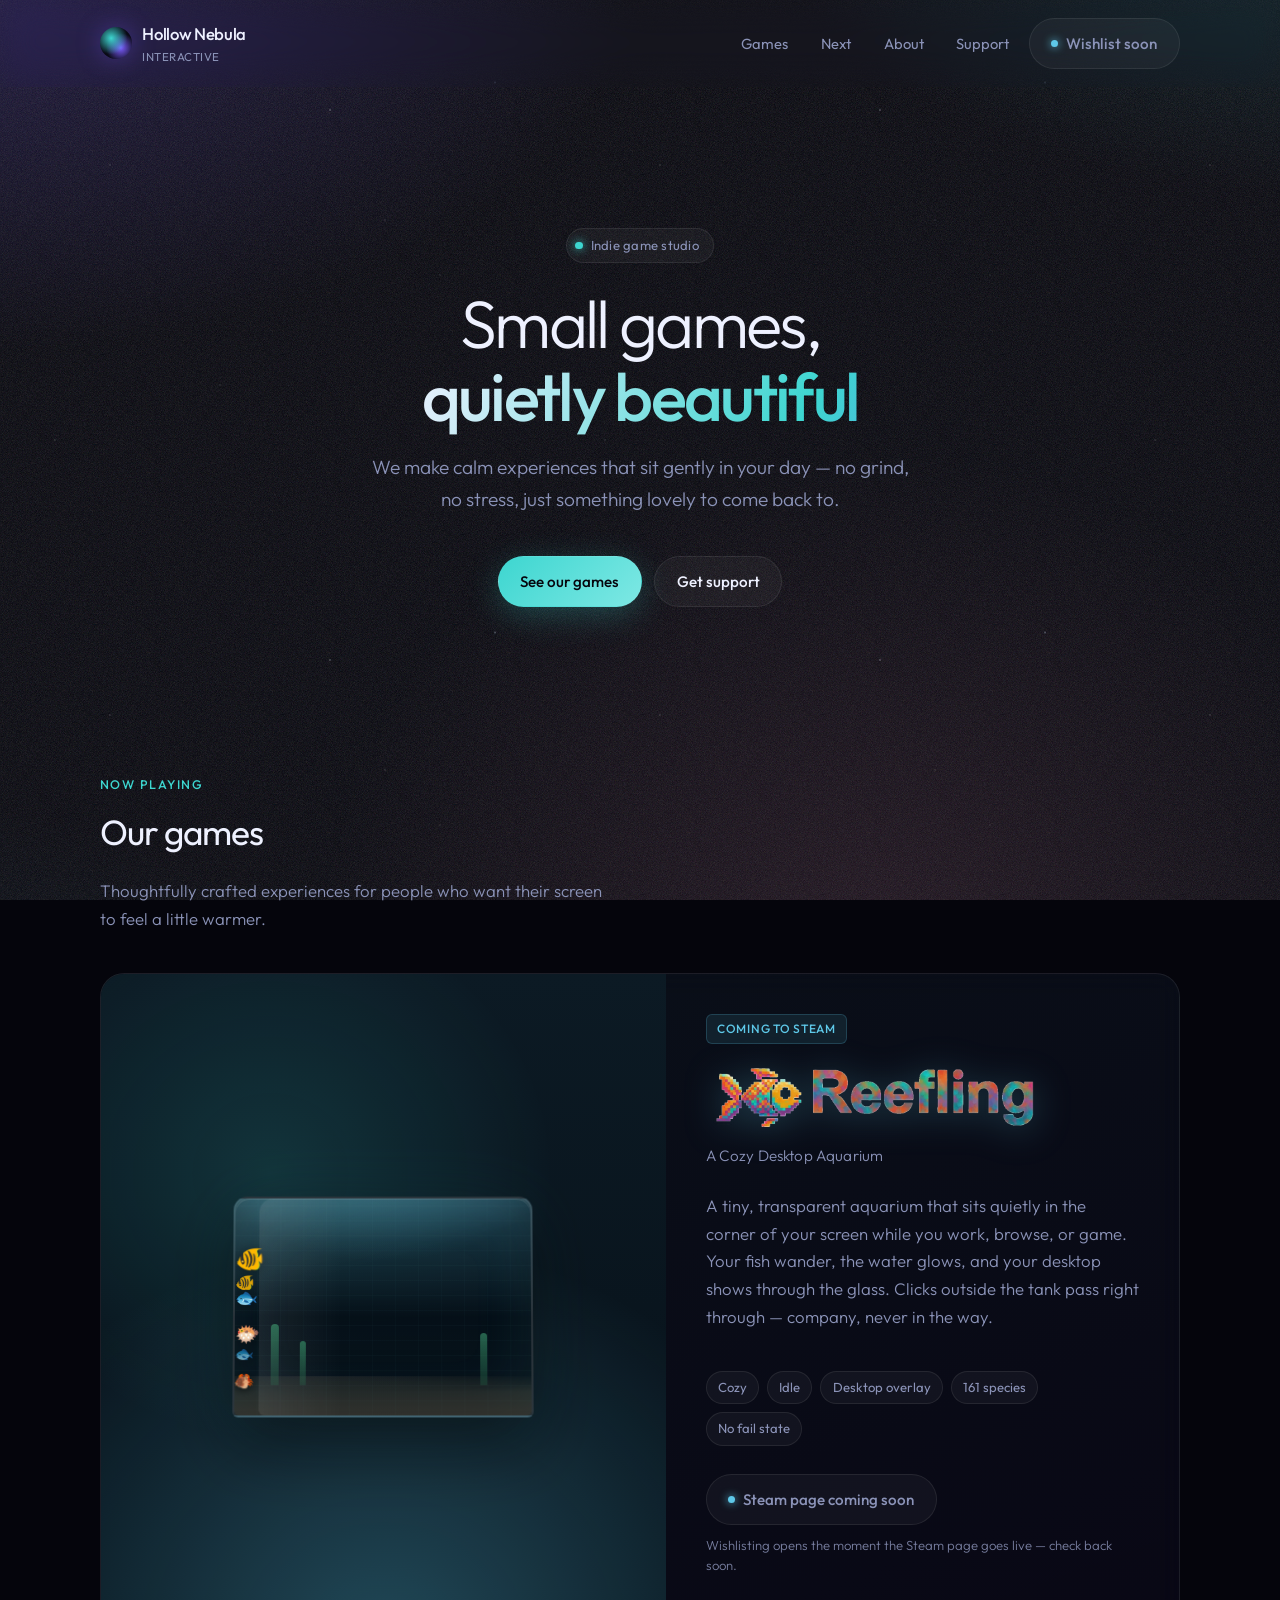
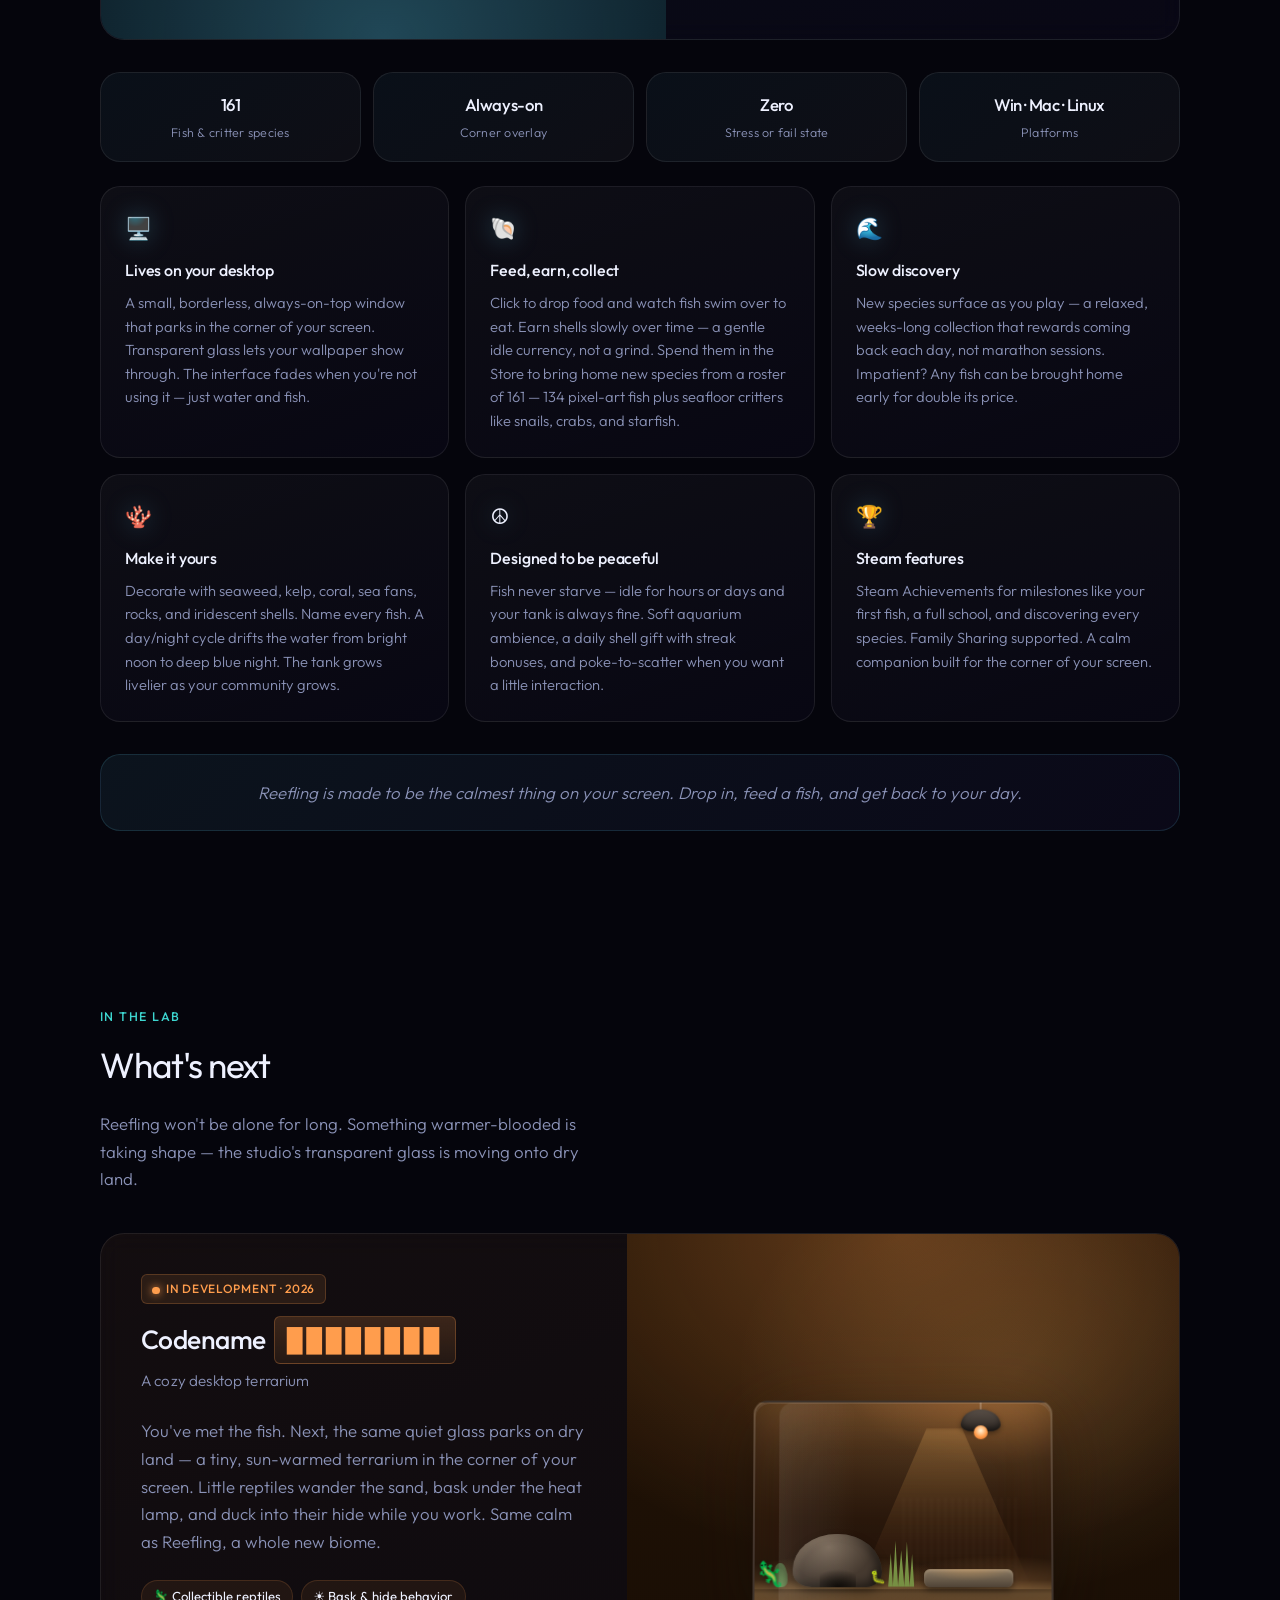
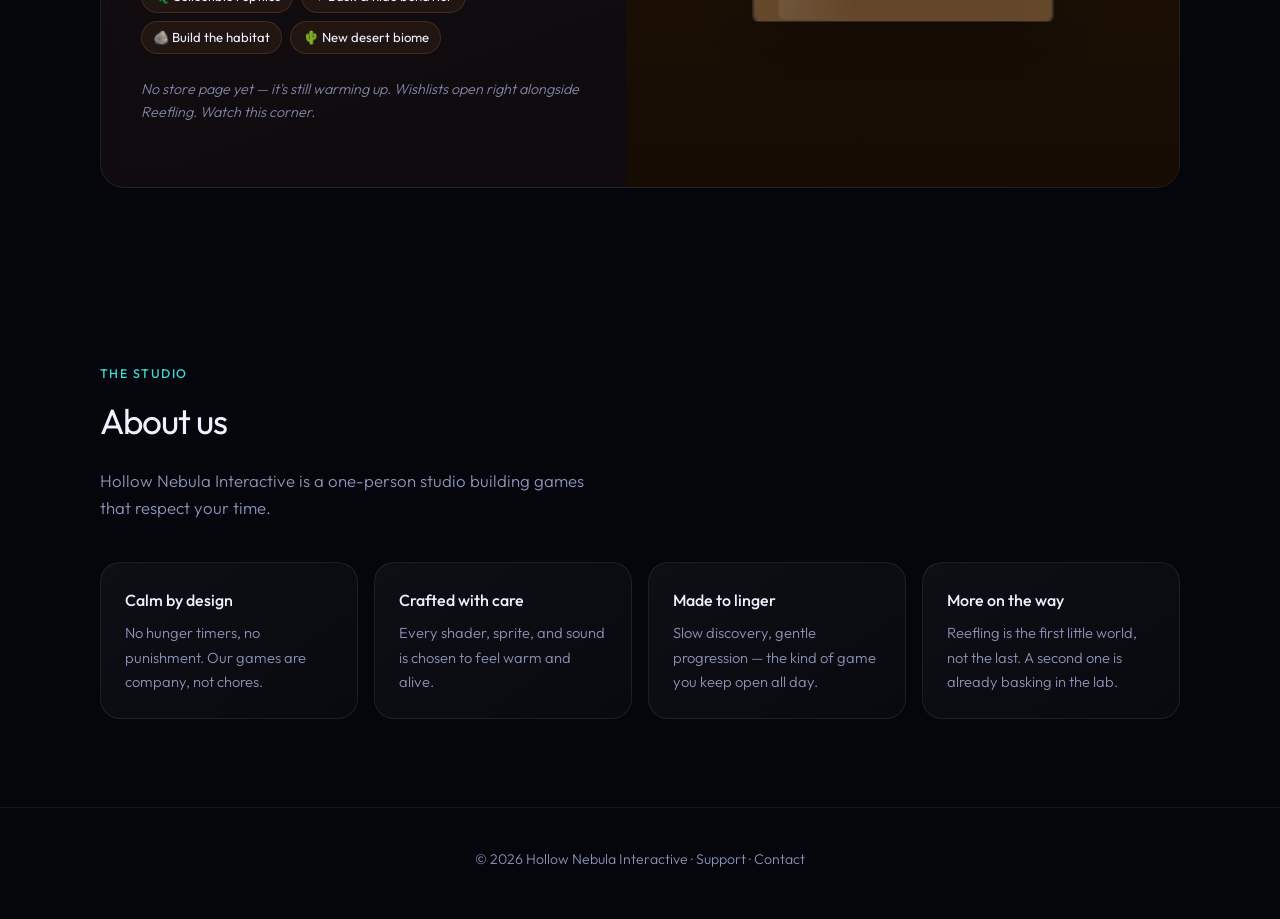
==== commit e8cff5e3: "Use the Reefling wordmark logo on the game card Replace the plain "Reefling" text heading with the o" ====
--- a/index.html
+++ b/index.html
@@ -107,7 +107,11 @@
         </div>
         <div class="game-card__body">
           <span class="game-card__tag">Coming to Steam</span>
-          <h3>Reefling</h3>
+          <h3 class="game-card__title">
+            <img class="game-card__logo" src="assets/reefling-logo.png"
+                 width="1000" height="246" alt="Reefling"
+                 loading="lazy" decoding="async">
+          </h3>
           <p class="game-card__subtitle">A Cozy Desktop Aquarium</p>
           <p>
             A tiny, transparent aquarium that sits quietly in the corner of your screen
--- a/css/main.css
+++ b/css/main.css
@@ -719,6 +719,19 @@
   letter-spacing: -0.02em;
 }
 
+.game-card__title {
+  margin: 0 0 0.5rem;
+  line-height: 0;
+}
+
+.game-card__logo {
+  display: block;
+  width: clamp(220px, 78%, 360px);
+  height: auto;
+  margin-left: -0.1rem;
+  filter: drop-shadow(0 4px 18px rgba(94, 200, 232, 0.28));
+}
+
 .game-card__subtitle {
   margin: 0 0 0.85rem;
   font-size: 0.95rem;
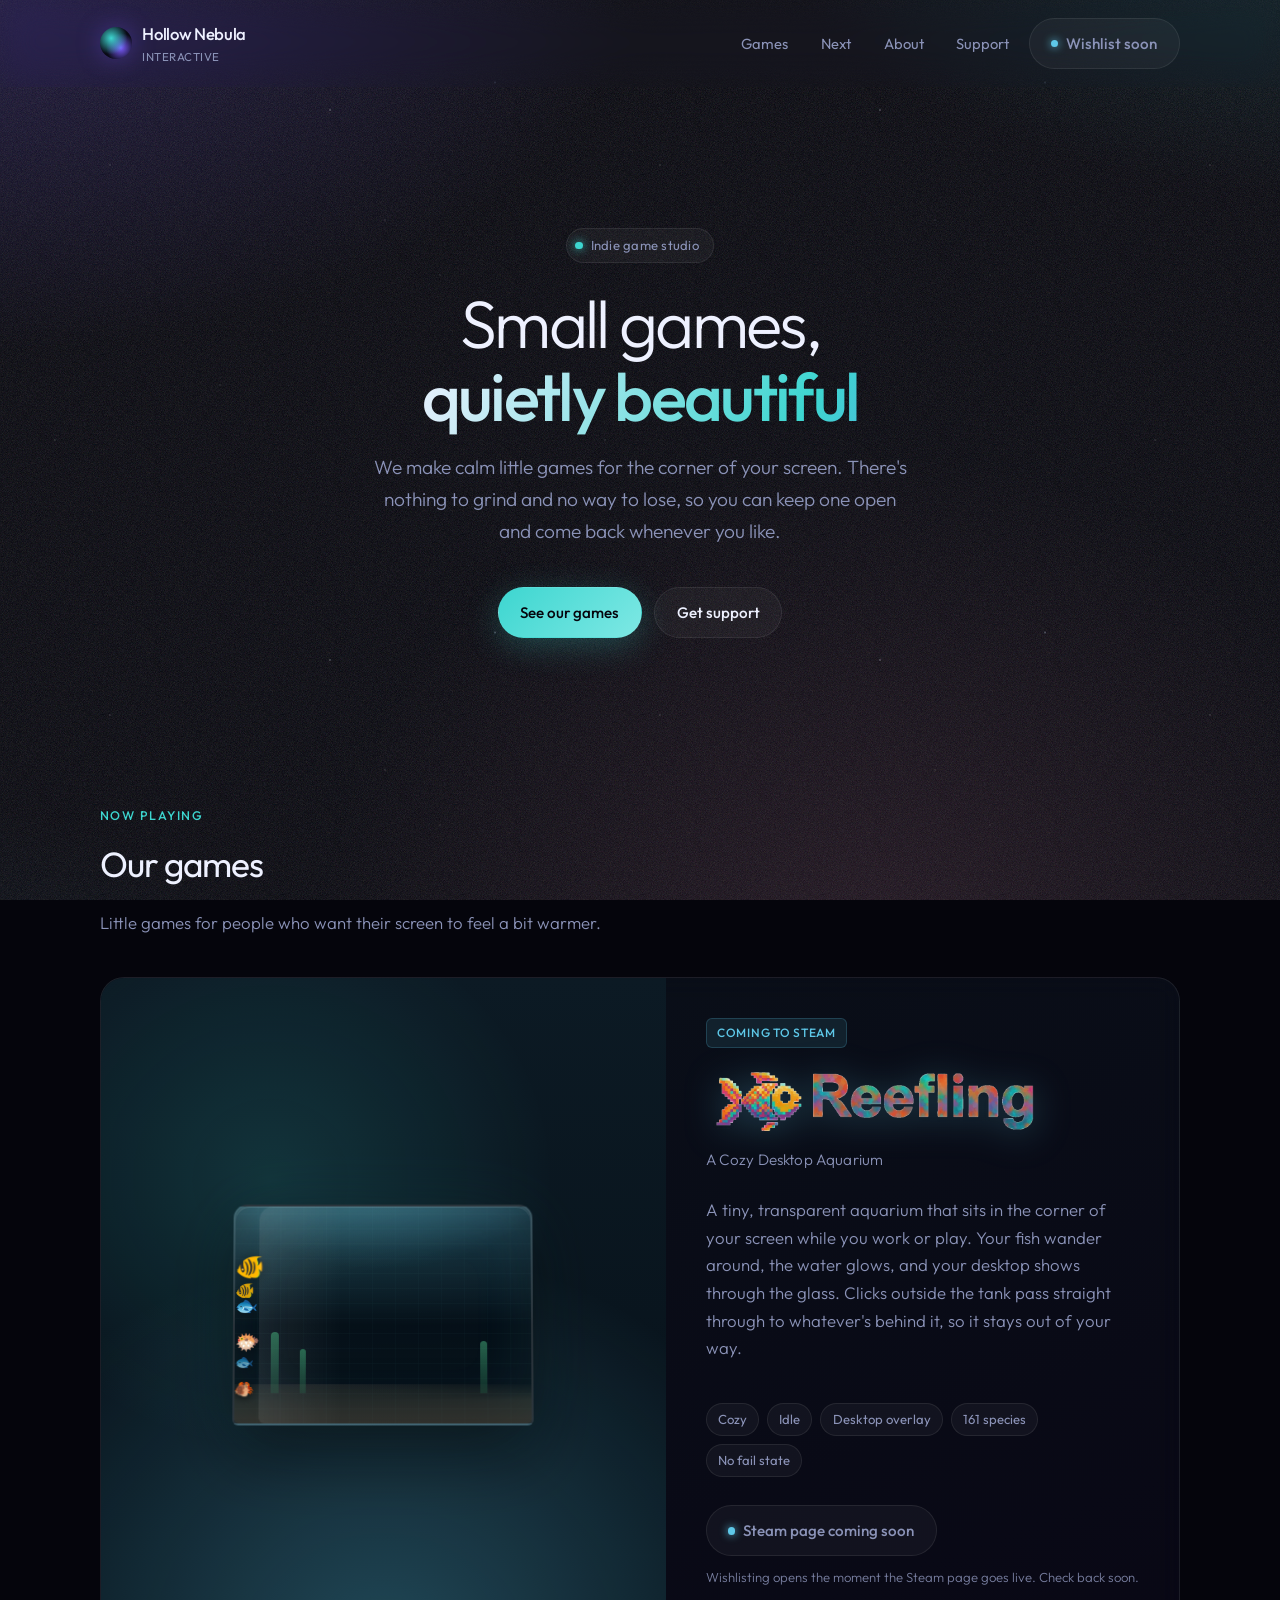
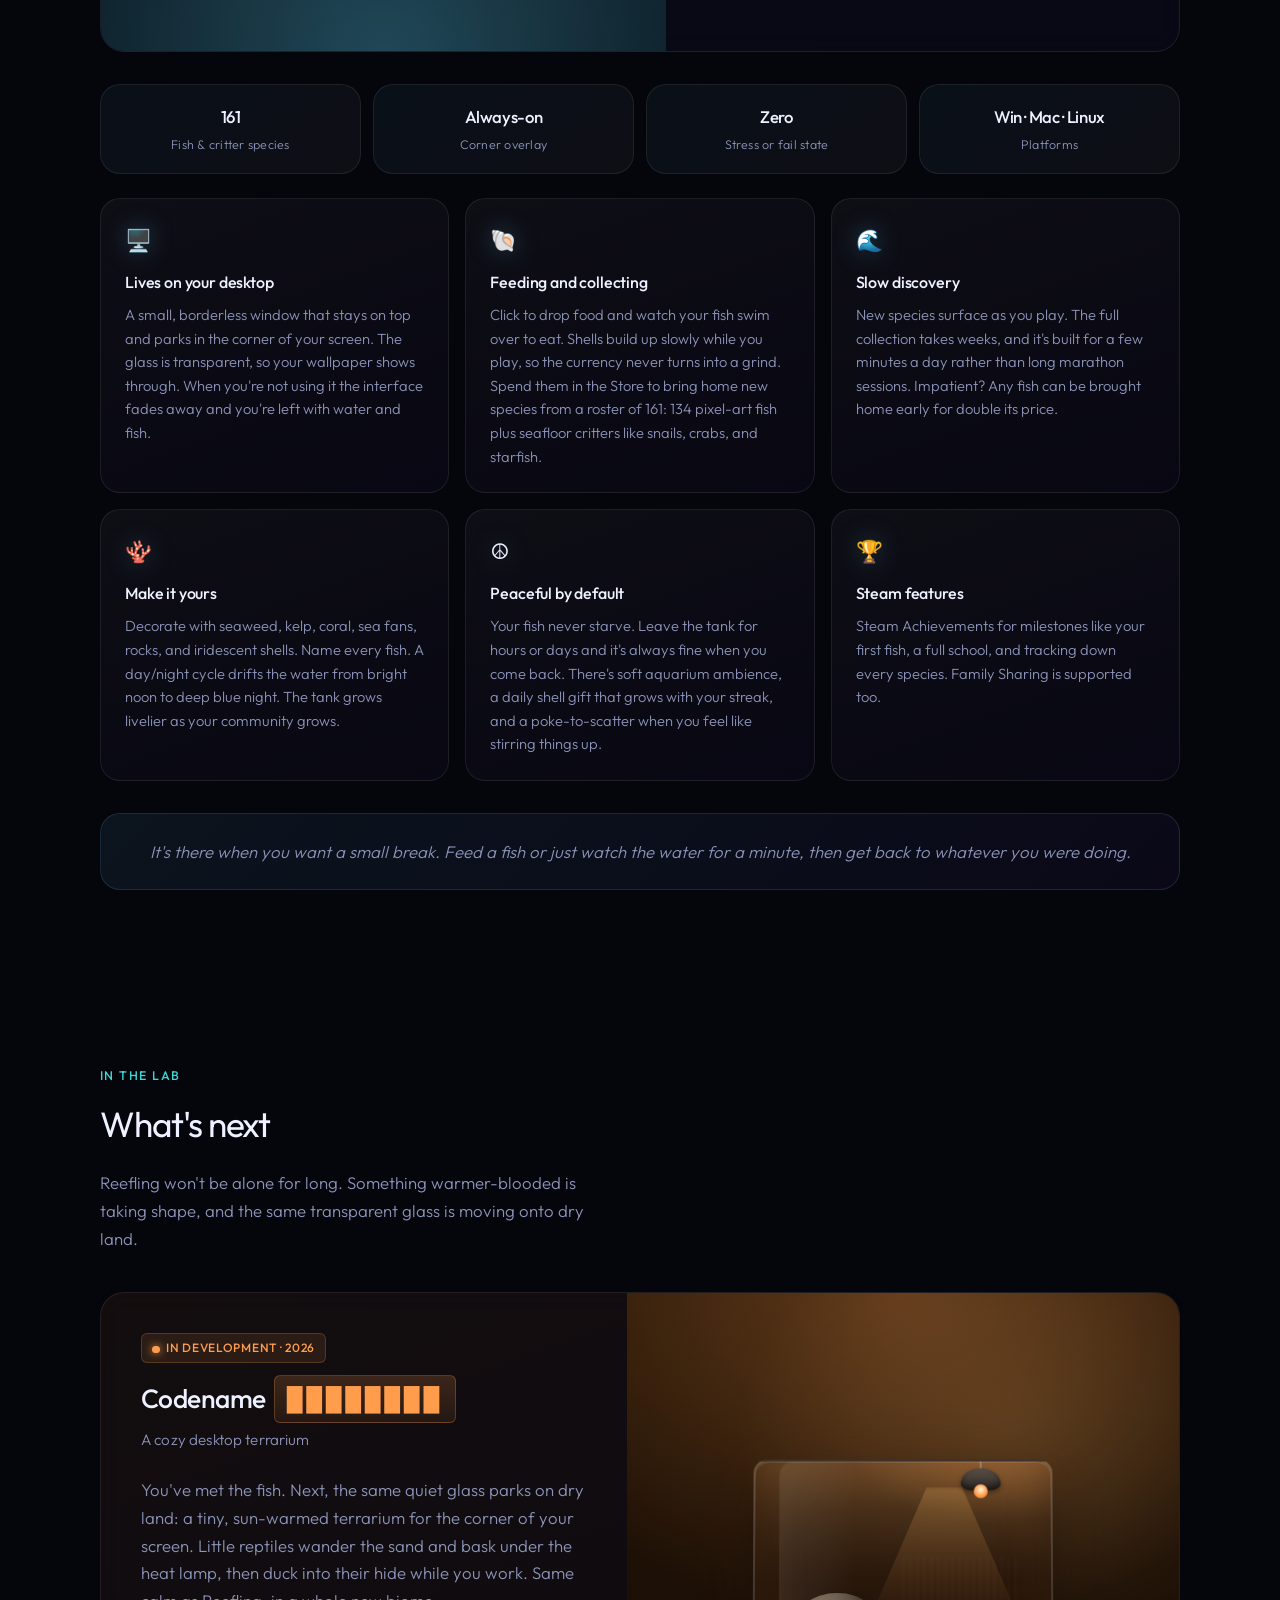
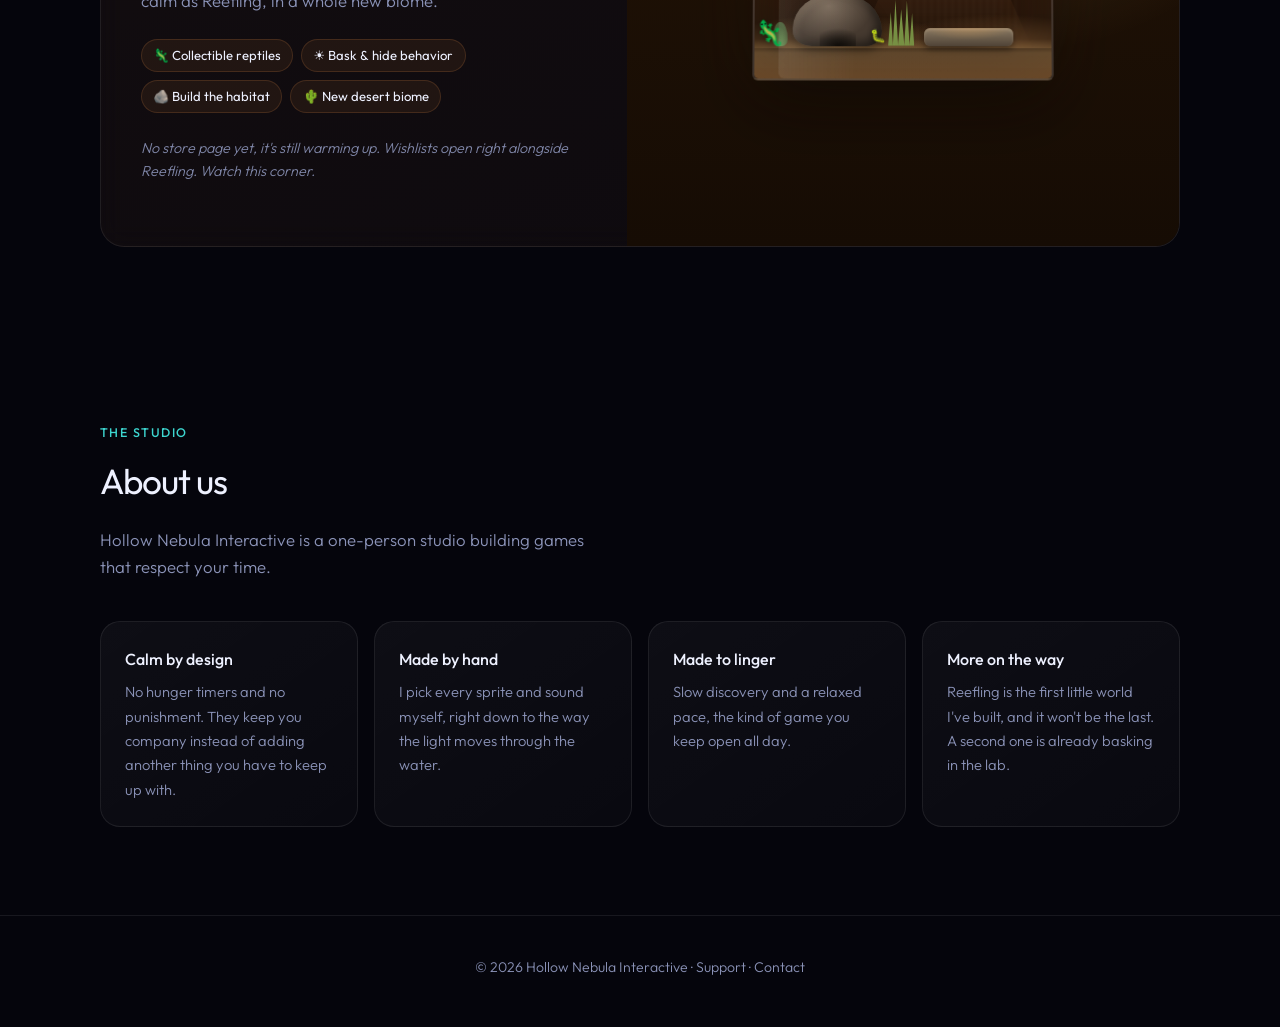
==== commit 066ea554: "Rewrite site copy to read more human Strip the AI tells out of the visible text on the home and supp" ====
--- a/index.html
+++ b/index.html
@@ -4,7 +4,7 @@
   <meta charset="utf-8">
   <meta name="viewport" content="width=device-width, initial-scale=1">
   <title>Hollow Nebula Interactive</title>
-  <meta name="description" content="Hollow Nebula Interactive — home of Reefling, a cozy desktop aquarium. Feed fish, collect 161 species, decorate your tank. Coming to Steam, with a second little world already basking in the lab.">
+  <meta name="description" content="Hollow Nebula Interactive makes calm desktop games. First up is Reefling, a cozy aquarium that lives in the corner of your screen, with 161 fish and critters to collect. Coming to Steam.">
   <meta name="theme-color" content="#05050c">
 
   <link rel="icon" type="image/png" href="assets/favicon.png">
@@ -14,12 +14,12 @@
   <meta property="og:type" content="website">
   <meta property="og:site_name" content="Hollow Nebula Interactive">
   <meta property="og:title" content="Hollow Nebula Interactive">
-  <meta property="og:description" content="A one-person indie studio making calm games. Home of Reefling, a cozy desktop aquarium — coming to Steam. A second desktop world is warming up.">
+  <meta property="og:description" content="A one-person indie studio making calm games. Home of Reefling, a cozy desktop aquarium coming to Steam. A second desktop world is already taking shape.">
   <meta property="og:url" content="https://hollownebulainteractive.com/">
   <meta property="og:image" content="https://hollownebulainteractive.com/assets/og-image.jpg">
   <meta name="twitter:card" content="summary_large_image">
   <meta name="twitter:title" content="Hollow Nebula Interactive">
-  <meta name="twitter:description" content="A one-person indie studio making calm games. Home of Reefling, a cozy desktop aquarium — coming to Steam. A second desktop world is warming up.">
+  <meta name="twitter:description" content="A one-person indie studio making calm games. Home of Reefling, a cozy desktop aquarium coming to Steam. A second desktop world is already taking shape.">
   <meta name="twitter:image" content="https://hollownebulainteractive.com/assets/og-image.jpg">
 
   <link rel="preconnect" href="https://fonts.googleapis.com">
@@ -61,8 +61,8 @@
       </p>
       <h1>Small games,<br><em>quietly beautiful</em></h1>
       <p class="hero__lead">
-        We make calm experiences that sit gently in your day — no grind, no stress,
-        just something lovely to come back to.
+        We make calm little games for the corner of your screen. There's nothing to
+        grind and no way to lose, so you can keep one open and come back whenever you like.
       </p>
       <div class="hero__actions">
         <a class="btn btn--primary" href="#games">See our games</a>
@@ -75,7 +75,7 @@
         <p class="section__label">Now playing</p>
         <h2>Our games</h2>
         <p class="section__intro">
-          Thoughtfully crafted experiences for people who want their screen to feel a little warmer.
+          Little games for people who want their screen to feel a bit warmer.
         </p>
       </div>
 
@@ -114,10 +114,10 @@
           </h3>
           <p class="game-card__subtitle">A Cozy Desktop Aquarium</p>
           <p>
-            A tiny, transparent aquarium that sits quietly in the corner of your screen
-            while you work, browse, or game. Your fish wander, the water glows, and your
-            desktop shows through the glass. Clicks outside the tank pass right through —
-            company, never in the way.
+            A tiny, transparent aquarium that sits in the corner of your screen while you
+            work or play. Your fish wander around, the water glows, and your desktop shows
+            through the glass. Clicks outside the tank pass straight through to whatever's
+            behind it, so it stays out of your way.
           </p>
           <ul class="game-card__features">
             <li>Cozy</li>
@@ -130,7 +130,7 @@
             <span class="btn btn--primary btn--soon" aria-disabled="true">
               Steam page coming soon
             </span>
-            <p class="game-card__cta-note">Wishlisting opens the moment the Steam page goes live — check back soon.</p>
+            <p class="game-card__cta-note">Wishlisting opens the moment the Steam page goes live. Check back soon.</p>
           </div>
         </div>
       </article>
@@ -160,28 +160,28 @@
             <span class="feature-card__icon" aria-hidden="true">🖥️</span>
             <h4>Lives on your desktop</h4>
             <p>
-              A small, borderless, always-on-top window that parks in the corner of your
-              screen. Transparent glass lets your wallpaper show through. The interface
-              fades when you're not using it — just water and fish.
+              A small, borderless window that stays on top and parks in the corner of your
+              screen. The glass is transparent, so your wallpaper shows through. When you're
+              not using it the interface fades away and you're left with water and fish.
             </p>
           </div>
           <div class="feature-card">
             <span class="feature-card__icon" aria-hidden="true">🐚</span>
-            <h4>Feed, earn, collect</h4>
-            <p>
-              Click to drop food and watch fish swim over to eat. Earn shells slowly over
-              time — a gentle idle currency, not a grind. Spend them in the Store to bring
-              home new species from a roster of 161 — 134 pixel-art fish plus seafloor
-              critters like snails, crabs, and starfish.
+            <h4>Feeding and collecting</h4>
+            <p>
+              Click to drop food and watch your fish swim over to eat. Shells build up
+              slowly while you play, so the currency never turns into a grind. Spend them
+              in the Store to bring home new species from a roster of 161: 134 pixel-art
+              fish plus seafloor critters like snails, crabs, and starfish.
             </p>
           </div>
           <div class="feature-card">
             <span class="feature-card__icon" aria-hidden="true">🌊</span>
             <h4>Slow discovery</h4>
             <p>
-              New species surface as you play — a relaxed, weeks-long collection that
-              rewards coming back each day, not marathon sessions. Impatient? Any fish can
-              be brought home early for double its price.
+              New species surface as you play. The full collection takes weeks, and it's
+              built for a few minutes a day rather than long marathon sessions. Impatient?
+              Any fish can be brought home early for double its price.
             </p>
           </div>
           <div class="feature-card">
@@ -195,11 +195,12 @@
           </div>
           <div class="feature-card">
             <span class="feature-card__icon" aria-hidden="true">☮️</span>
-            <h4>Designed to be peaceful</h4>
-            <p>
-              Fish never starve — idle for hours or days and your tank is always fine. Soft
-              aquarium ambience, a daily shell gift with streak bonuses, and poke-to-scatter
-              when you want a little interaction.
+            <h4>Peaceful by default</h4>
+            <p>
+              Your fish never starve. Leave the tank for hours or days and it's always fine
+              when you come back. There's soft aquarium ambience, a daily shell gift that
+              grows with your streak, and a poke-to-scatter when you feel like stirring
+              things up.
             </p>
           </div>
           <div class="feature-card">
@@ -207,15 +208,14 @@
             <h4>Steam features</h4>
             <p>
               Steam Achievements for milestones like your first fish, a full school, and
-              discovering every species. Family Sharing supported. A calm companion built
-              for the corner of your screen.
+              tracking down every species. Family Sharing is supported too.
             </p>
           </div>
         </div>
 
         <p class="game-details__closing">
-          Reefling is made to be the calmest thing on your screen. Drop in, feed a fish,
-          and get back to your day.
+          It's there when you want a small break. Feed a fish or just watch the water for
+          a minute, then get back to whatever you were doing.
         </p>
       </div>
     </section>
@@ -225,8 +225,8 @@
         <p class="section__label">In the lab</p>
         <h2>What's next</h2>
         <p class="section__intro">
-          Reefling won't be alone for long. Something warmer-blooded is taking shape —
-          the studio's transparent glass is moving onto dry land.
+          Reefling won't be alone for long. Something warmer-blooded is taking shape, and
+          the same transparent glass is moving onto dry land.
         </p>
       </div>
 
@@ -261,14 +261,14 @@
           <h3 class="teaser__title">
             Codename
             <span class="redacted" data-decode="WARMING UP" tabindex="0" role="text"
-                  aria-label="Codename — still under wraps">████████</span>
+                  aria-label="Codename, still under wraps">████████</span>
           </h3>
           <p class="teaser__subtitle">A cozy desktop terrarium</p>
           <p>
-            You've met the fish. Next, the same quiet glass parks on dry land — a tiny,
-            sun-warmed terrarium in the corner of your screen. Little reptiles wander the
-            sand, bask under the heat lamp, and duck into their hide while you work. Same
-            calm as Reefling, a whole new biome.
+            You've met the fish. Next, the same quiet glass parks on dry land: a tiny,
+            sun-warmed terrarium for the corner of your screen. Little reptiles wander the
+            sand and bask under the heat lamp, then duck into their hide while you work.
+            Same calm as Reefling, in a whole new biome.
           </p>
           <ul class="teaser__hints">
             <li>🦎 Collectible reptiles</li>
@@ -277,7 +277,7 @@
             <li>🌵 New desert biome</li>
           </ul>
           <p class="teaser__whisper">
-            No store page yet — it's still warming up. Wishlists open right alongside
+            No store page yet, it's still warming up. Wishlists open right alongside
             Reefling. Watch this corner.
           </p>
         </div>
@@ -295,19 +295,19 @@
       <div class="about-grid reveal">
         <div class="about-card">
           <h3>Calm by design</h3>
-          <p>No hunger timers, no punishment. Our games are company, not chores.</p>
+          <p>No hunger timers and no punishment. They keep you company instead of adding another thing you have to keep up with.</p>
         </div>
         <div class="about-card">
-          <h3>Crafted with care</h3>
-          <p>Every shader, sprite, and sound is chosen to feel warm and alive.</p>
+          <h3>Made by hand</h3>
+          <p>I pick every sprite and sound myself, right down to the way the light moves through the water.</p>
         </div>
         <div class="about-card">
           <h3>Made to linger</h3>
-          <p>Slow discovery, gentle progression — the kind of game you keep open all day.</p>
+          <p>Slow discovery and a relaxed pace, the kind of game you keep open all day.</p>
         </div>
         <div class="about-card">
           <h3>More on the way</h3>
-          <p>Reefling is the first little world, not the last. A second one is already basking in the lab.</p>
+          <p>Reefling is the first little world I've built, and it won't be the last. A second one is already basking in the lab.</p>
         </div>
       </div>
     </section>
--- a/css/main.css
+++ b/css/main.css
@@ -1524,14 +1524,33 @@
   }
 }
 
-/* ── Reduced motion ── */
+/* ── Reduced motion ──
+   Respect the spirit of prefers-reduced-motion without going fully static.
+   The slow, contained ambient life (fish swimming, bubbles, the lizard, gentle
+   glows) stays alive so the page still feels warm. What we cut is the motion
+   that actually bothers people with vestibular sensitivity: full-viewport
+   background drift, cursor-driven parallax (disabled in JS), content that
+   slides in on scroll, and smooth scrolling. */
 @media (prefers-reduced-motion: reduce) {
-  *,
-  *::before,
-  *::after {
-    animation-duration: 0.001ms !important;
-    animation-iteration-count: 1 !important;
-    transition-duration: 0.001ms !important;
-    scroll-behavior: auto !important;
+  html {
+    scroll-behavior: auto;
   }
-}
+
+  /* No sweeping full-screen background movement */
+  .bg__mesh {
+    animation: none;
+  }
+
+  /* Content simply appears in place instead of sliding up */
+  .reveal {
+    opacity: 1;
+    transform: none;
+    transition: none;
+  }
+
+  /* Tanks rest flat — the cursor-tilt parallax is also disabled in main.js */
+  .aquarium,
+  .terrarium {
+    transition: none;
+  }
+}
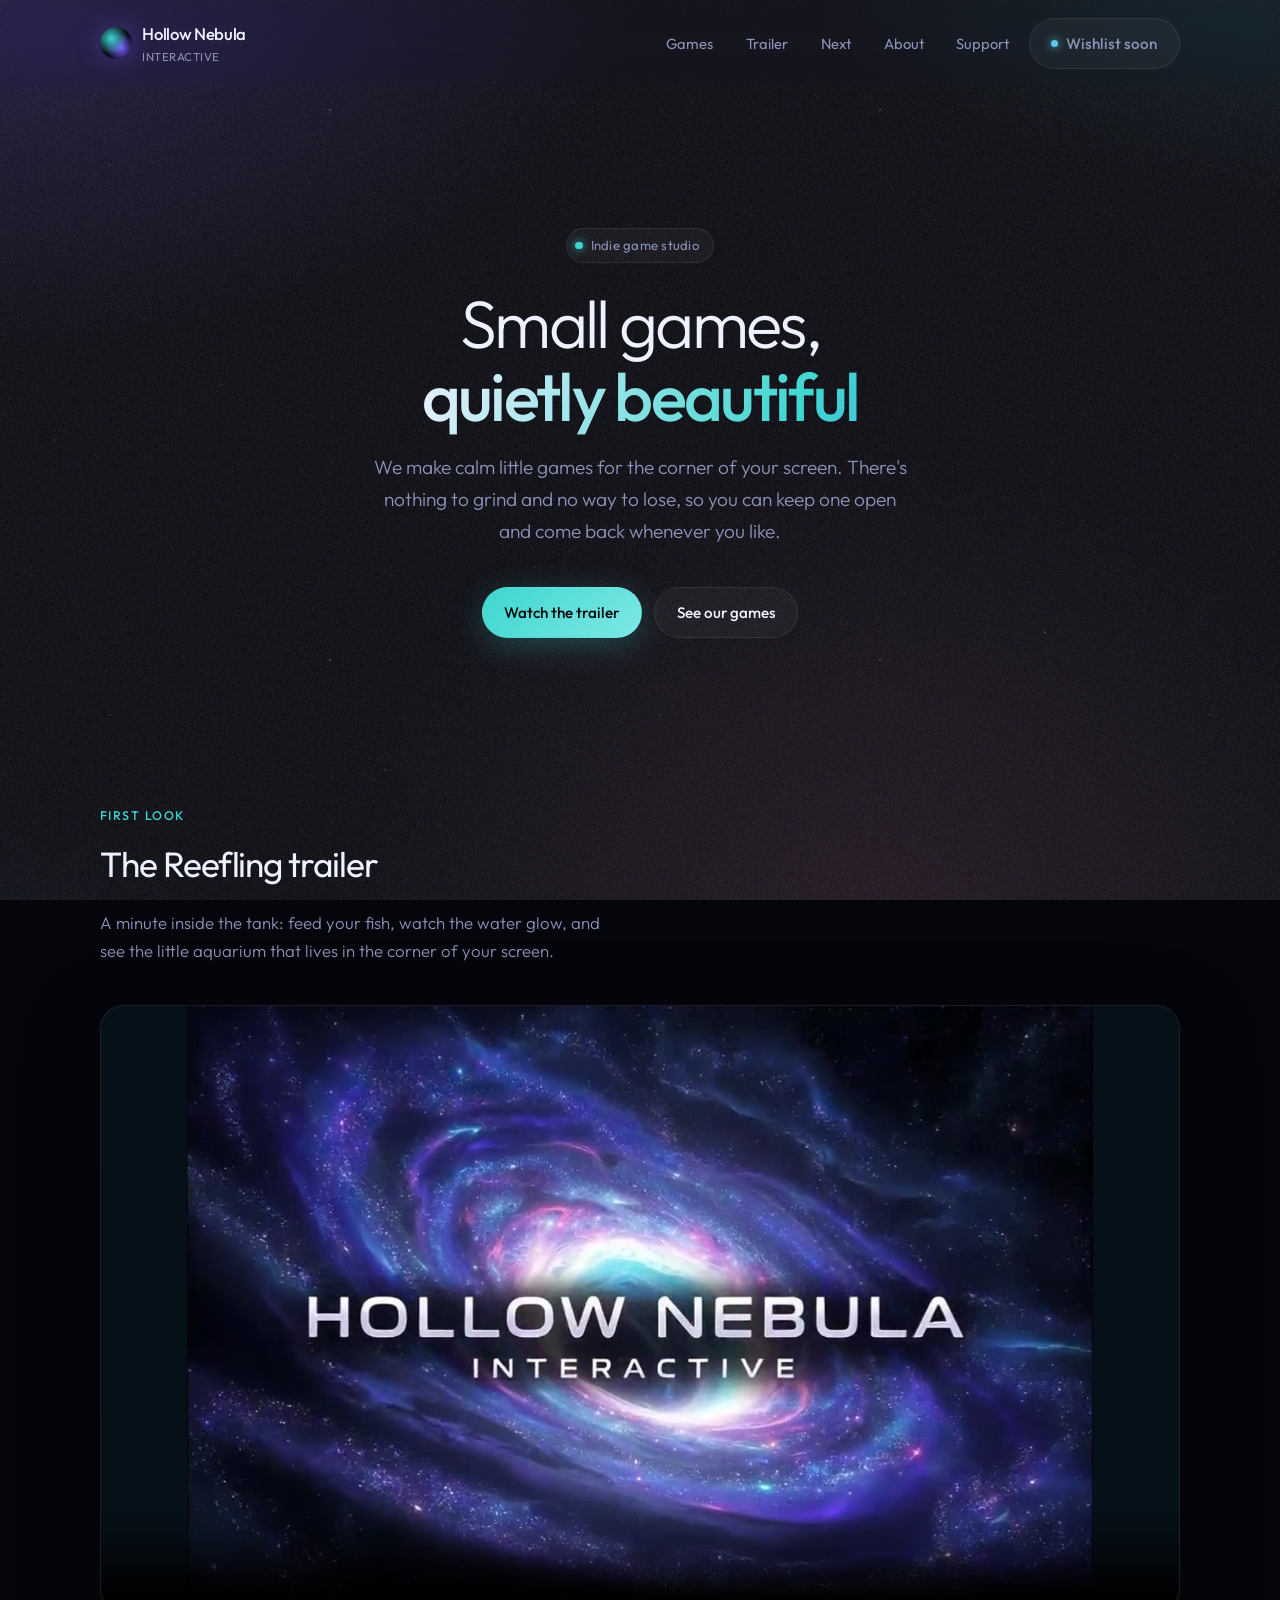
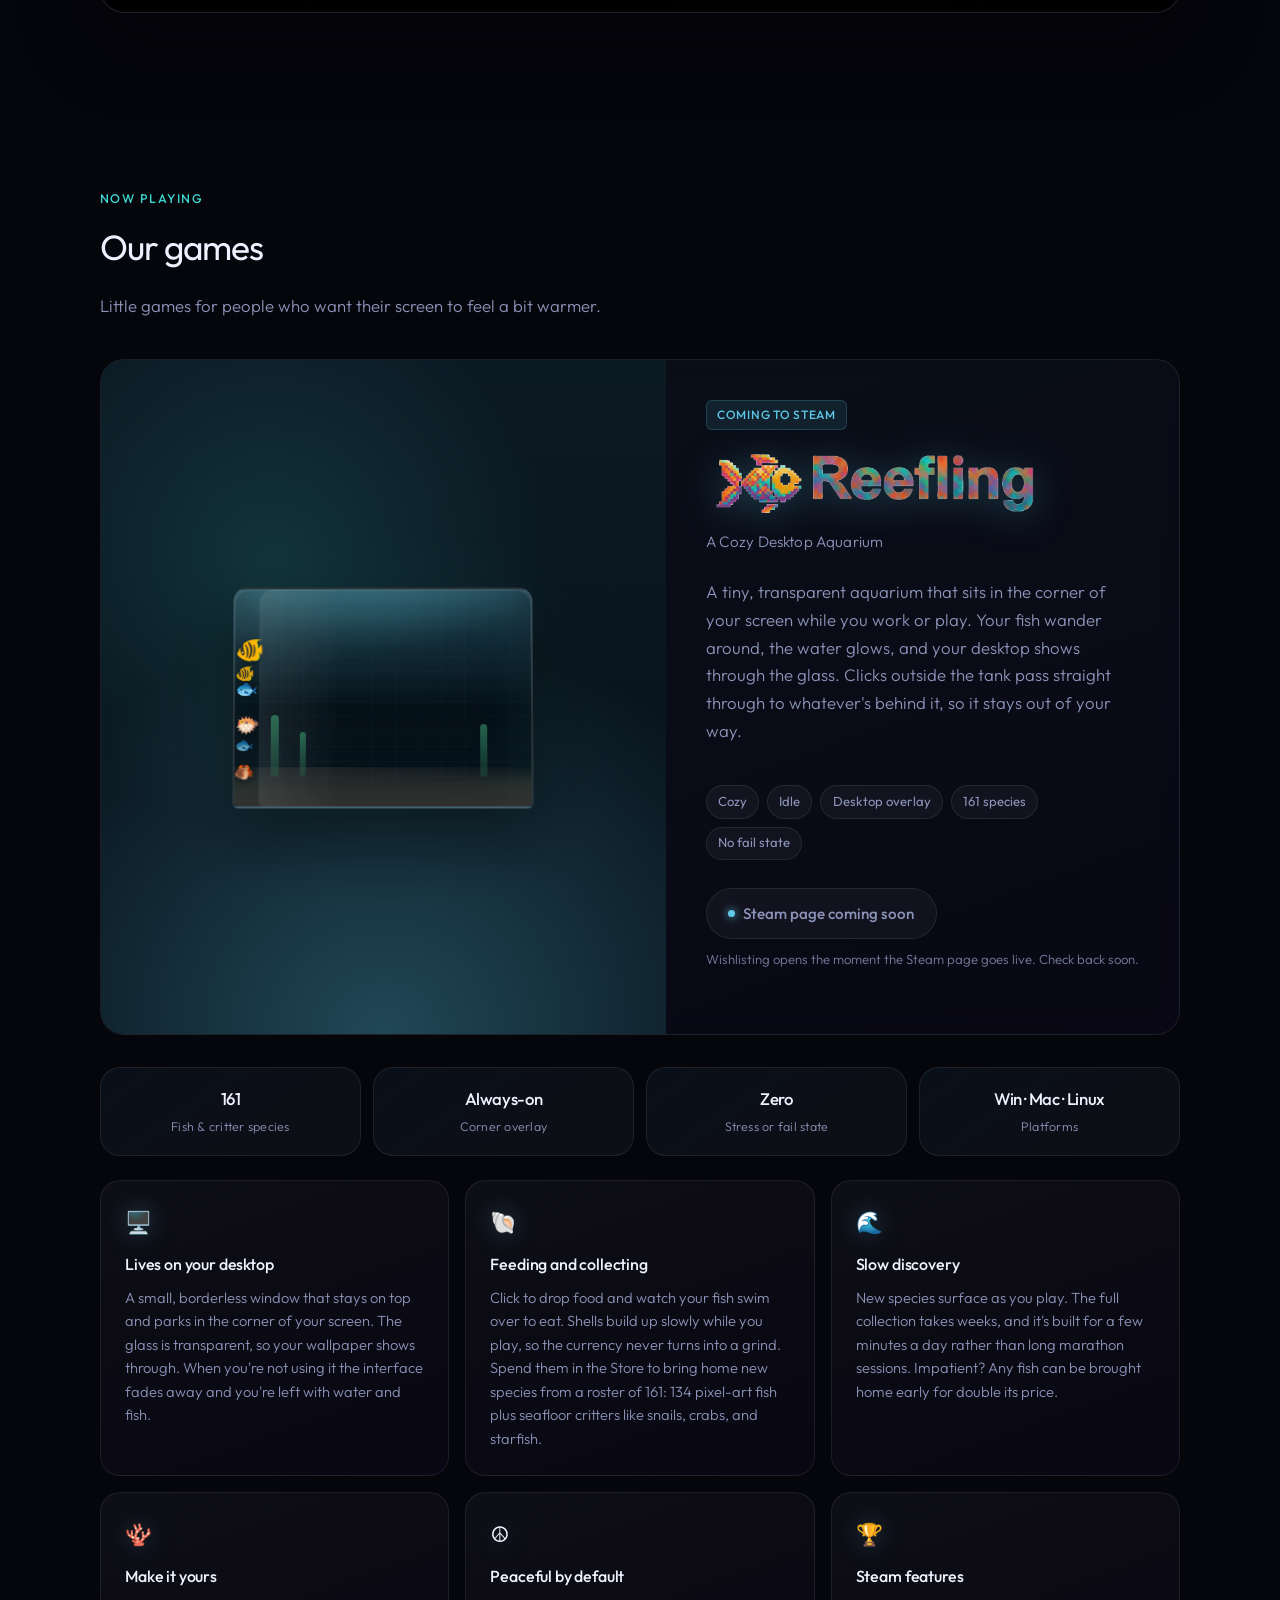
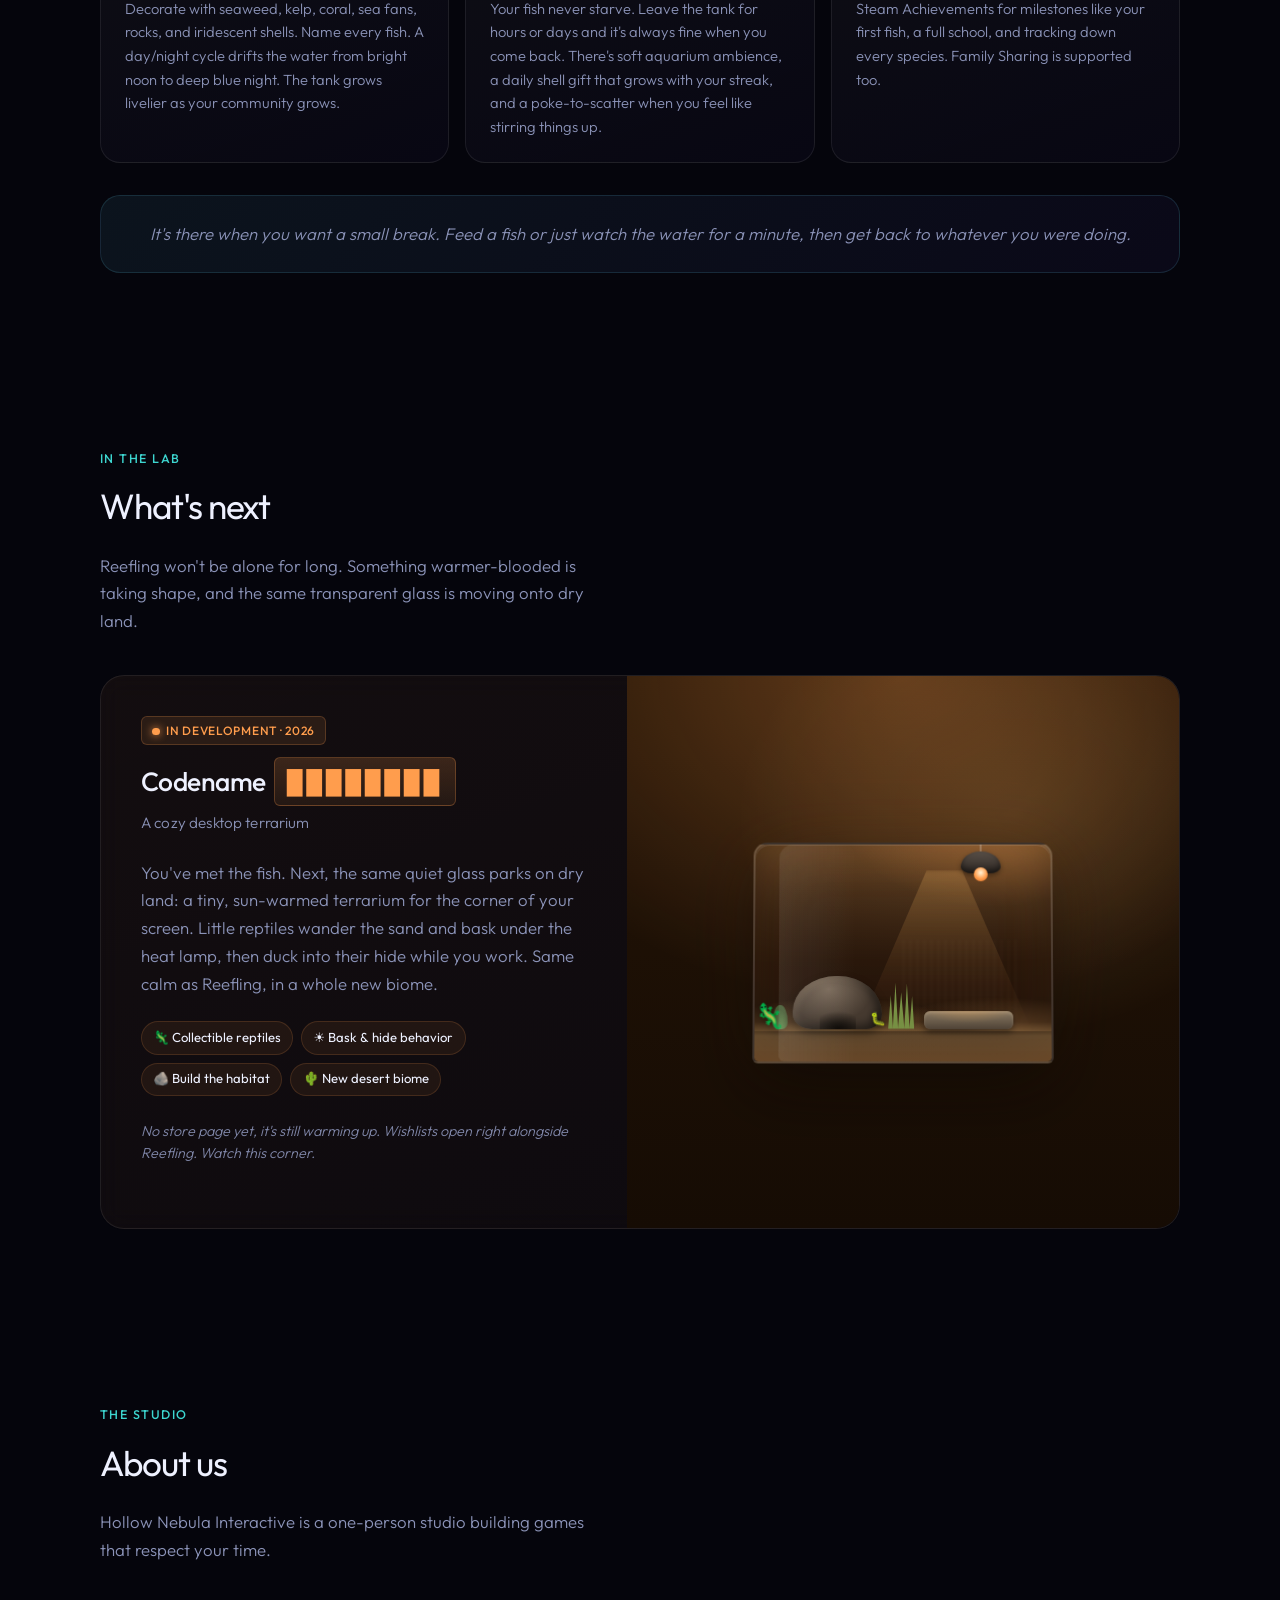
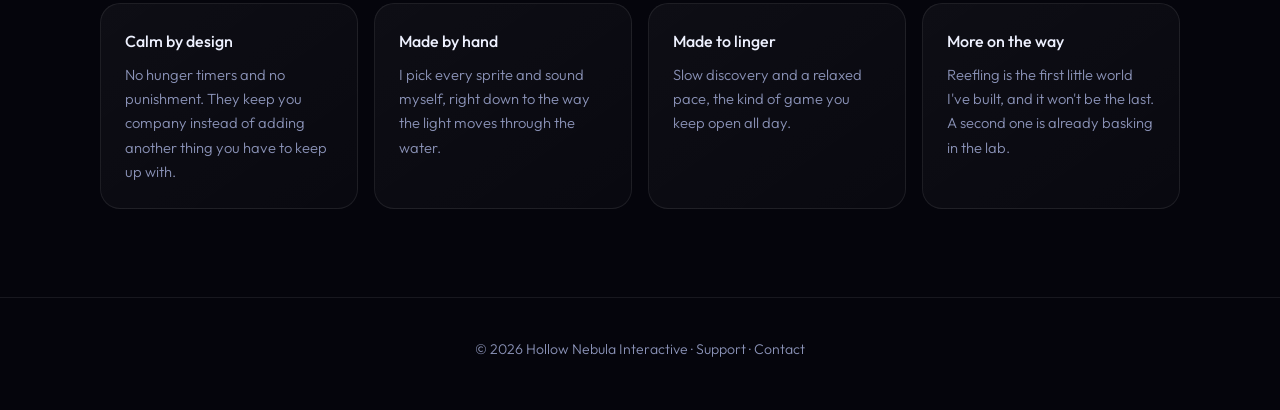
==== commit c0946704: "Add Reefling trailer section to homepage Adds a "First look" trailer section between the hero and ga" ====
--- a/index.html
+++ b/index.html
@@ -45,6 +45,7 @@
       </a>
       <ul class="nav__links">
         <li><a href="#games">Games</a></li>
+        <li><a href="#trailer">Trailer</a></li>
         <li><a href="#next">Next</a></li>
         <li><a href="#about">About</a></li>
         <li><a href="support.html">Support</a></li>
@@ -65,8 +66,33 @@
         grind and no way to lose, so you can keep one open and come back whenever you like.
       </p>
       <div class="hero__actions">
-        <a class="btn btn--primary" href="#games">See our games</a>
-        <a class="btn btn--ghost" href="support.html">Get support</a>
+        <a class="btn btn--primary" href="#trailer">Watch the trailer</a>
+        <a class="btn btn--ghost" href="#games">See our games</a>
+      </div>
+    </section>
+
+    <section class="section shell" id="trailer">
+      <div class="reveal">
+        <p class="section__label">First look</p>
+        <h2>The Reefling trailer</h2>
+        <p class="section__intro">
+          A minute inside the tank: feed your fish, watch the water glow, and see the
+          little aquarium that lives in the corner of your screen.
+        </p>
+      </div>
+
+      <div class="trailer reveal">
+        <video
+          class="trailer__video"
+          controls
+          preload="none"
+          playsinline
+          poster="assets/og-image.jpg"
+          width="1920" height="1080">
+          <source src="assets/reefling-trailer.mp4" type="video/mp4">
+          Your browser can't play this video.
+          <a href="assets/reefling-trailer.mp4">Download the trailer</a> instead.
+        </video>
       </div>
     </section>
 
--- a/css/main.css
+++ b/css/main.css
@@ -368,6 +368,31 @@
   margin: 0 0 2.5rem;
   color: var(--muted);
   font-weight: 300;
+}
+
+/* ── Trailer ── */
+.trailer {
+  position: relative;
+  border: 1px solid var(--line);
+  border-radius: calc(var(--radius) + 4px);
+  overflow: hidden;
+  background: linear-gradient(160deg, rgba(94, 200, 232, 0.06), rgba(124, 92, 255, 0.04));
+  box-shadow: 0 24px 80px rgba(0, 0, 0, 0.45);
+  transition: border-color 0.4s, box-shadow 0.4s;
+}
+
+.trailer:hover {
+  border-color: rgba(94, 200, 232, 0.22);
+  box-shadow: 0 24px 80px rgba(0, 0, 0, 0.5), 0 0 60px rgba(94, 200, 232, 0.06);
+}
+
+.trailer__video {
+  display: block;
+  width: 100%;
+  height: auto;
+  aspect-ratio: 16 / 9;
+  background: #061018;
+  border-radius: inherit;
 }
 
 /* ── Game card ── */
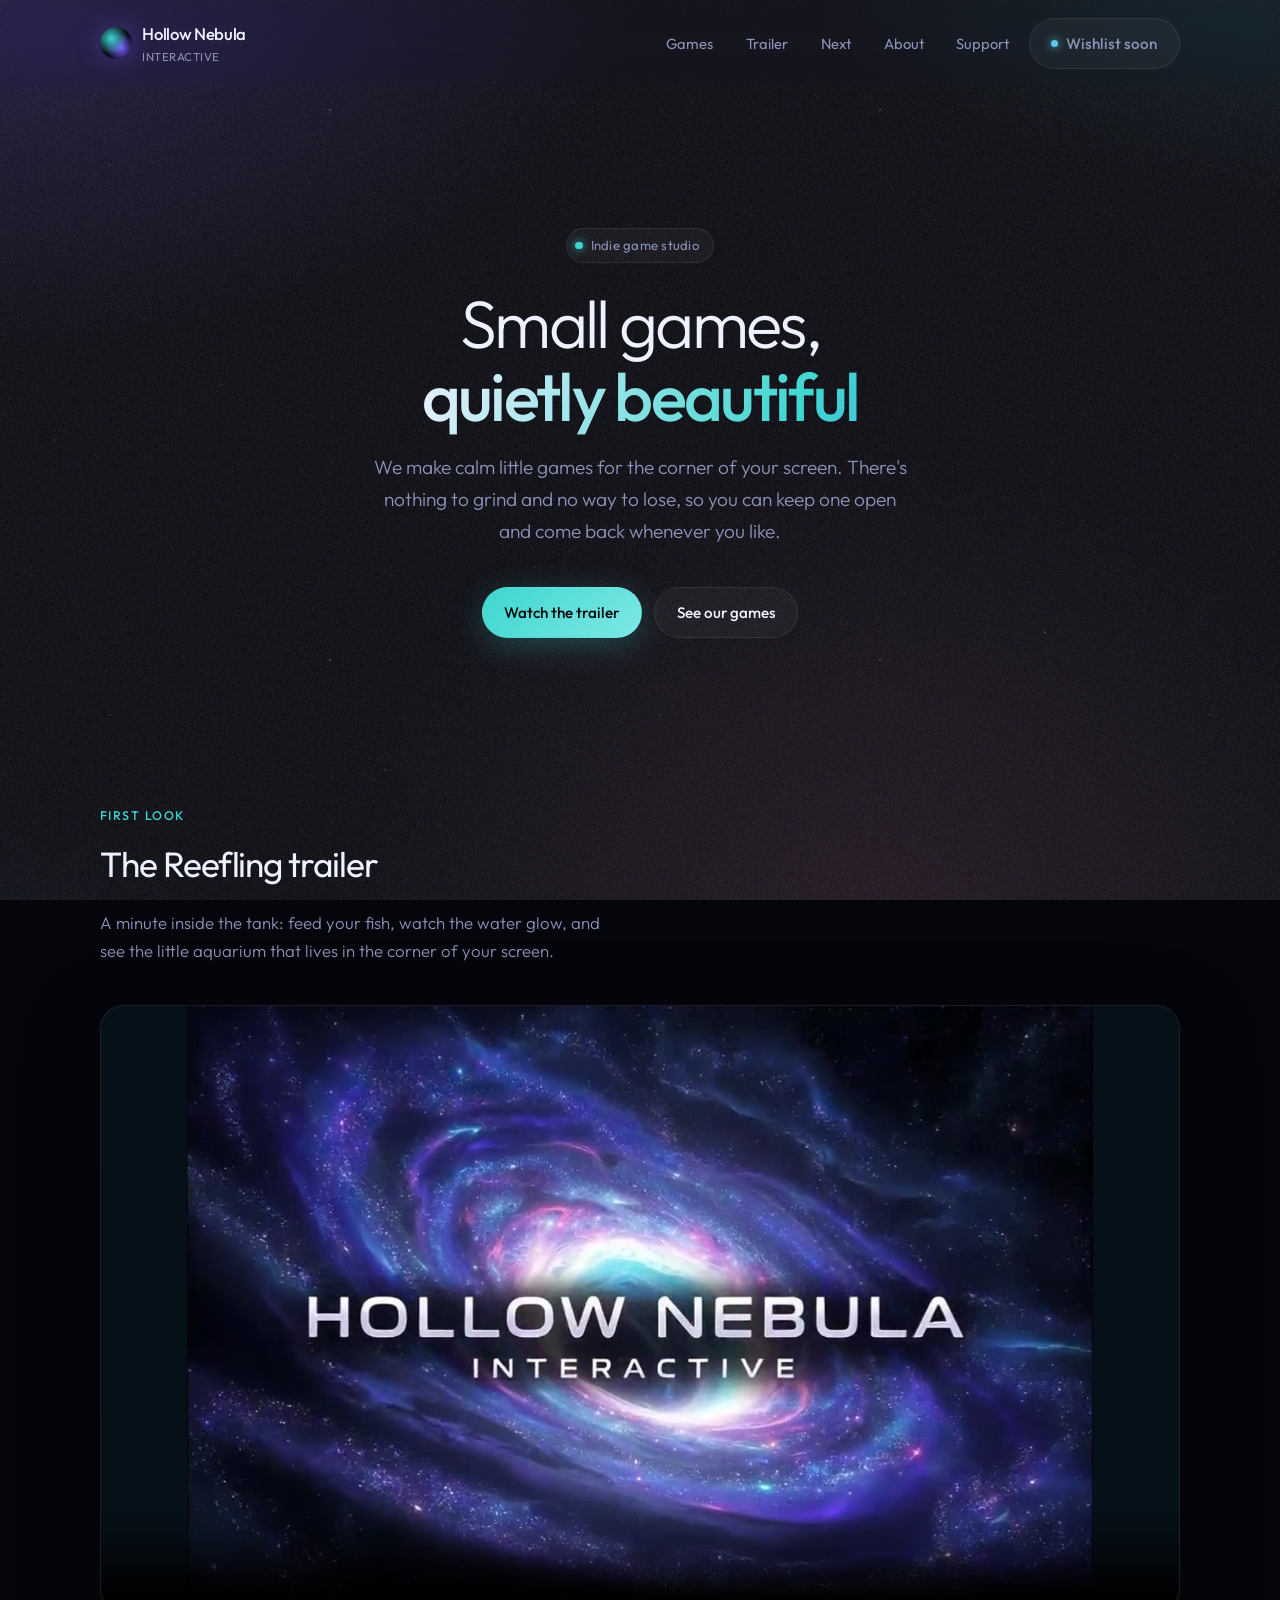
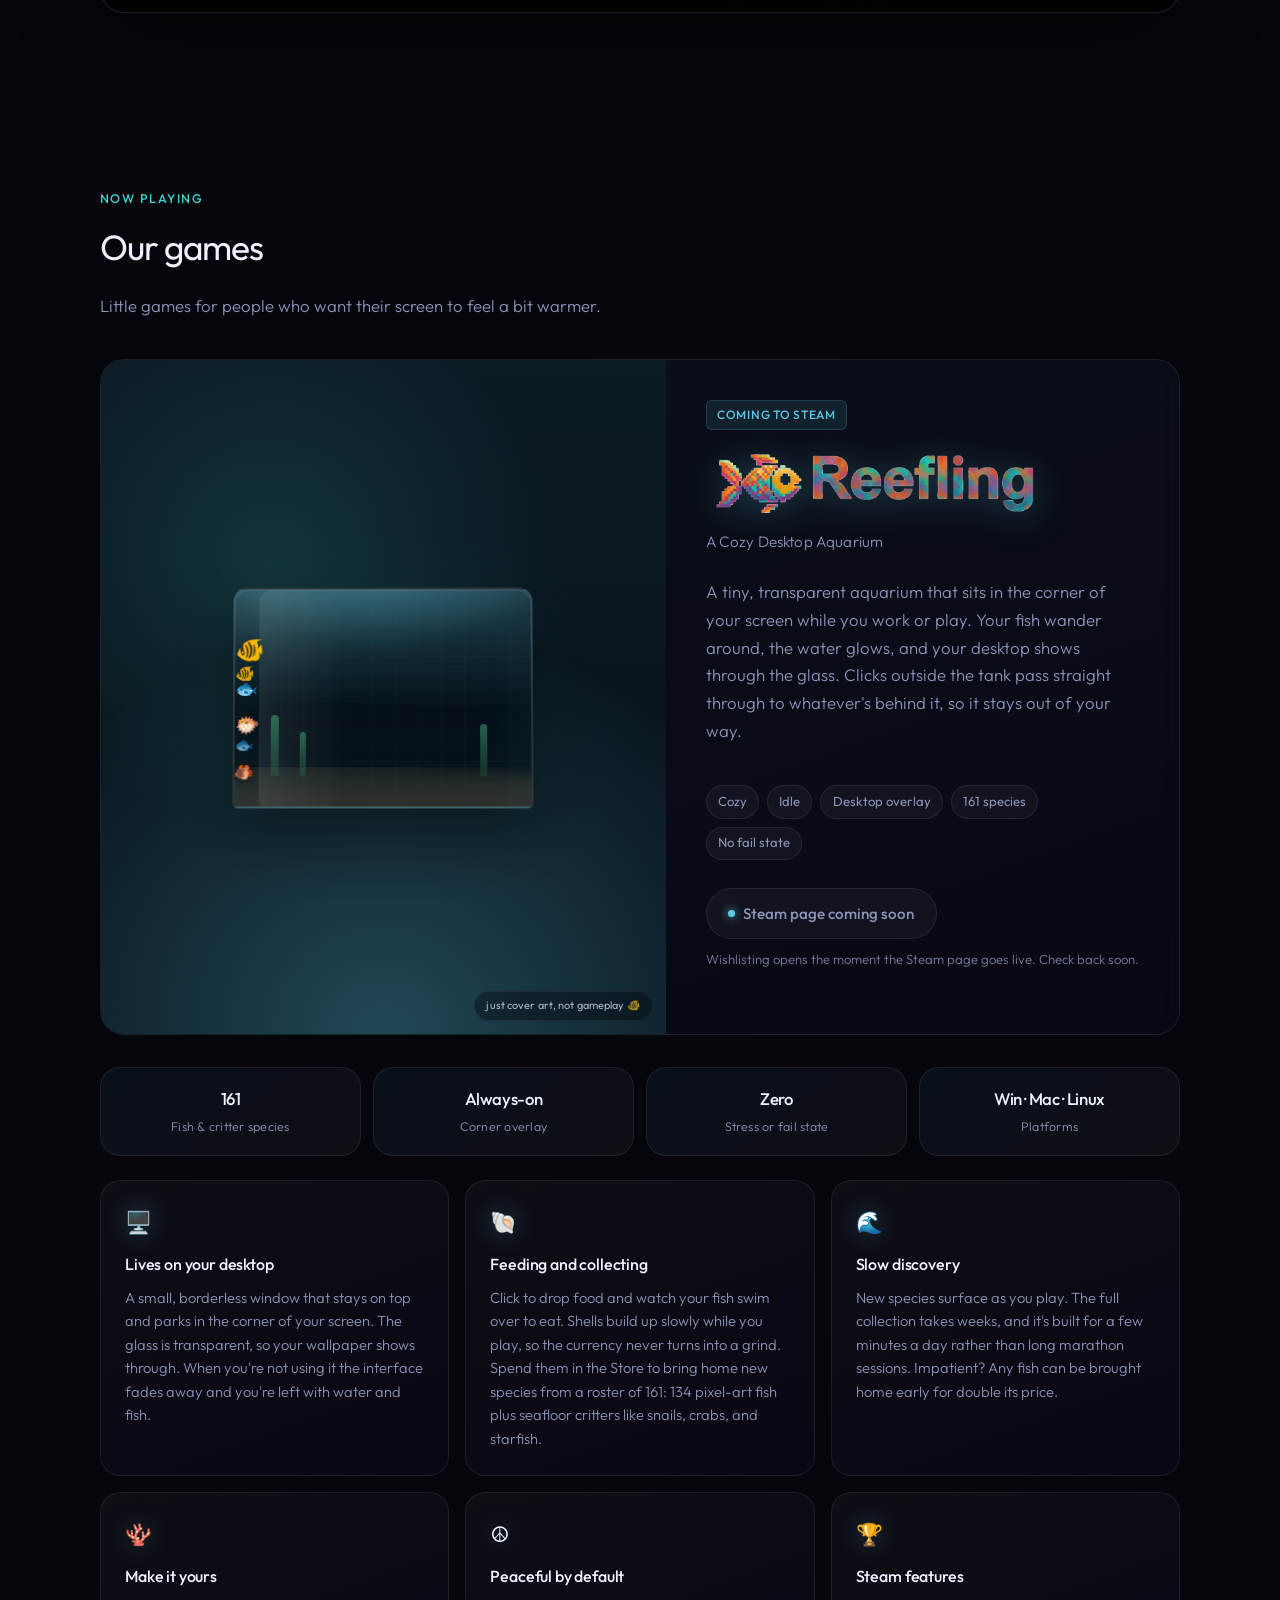
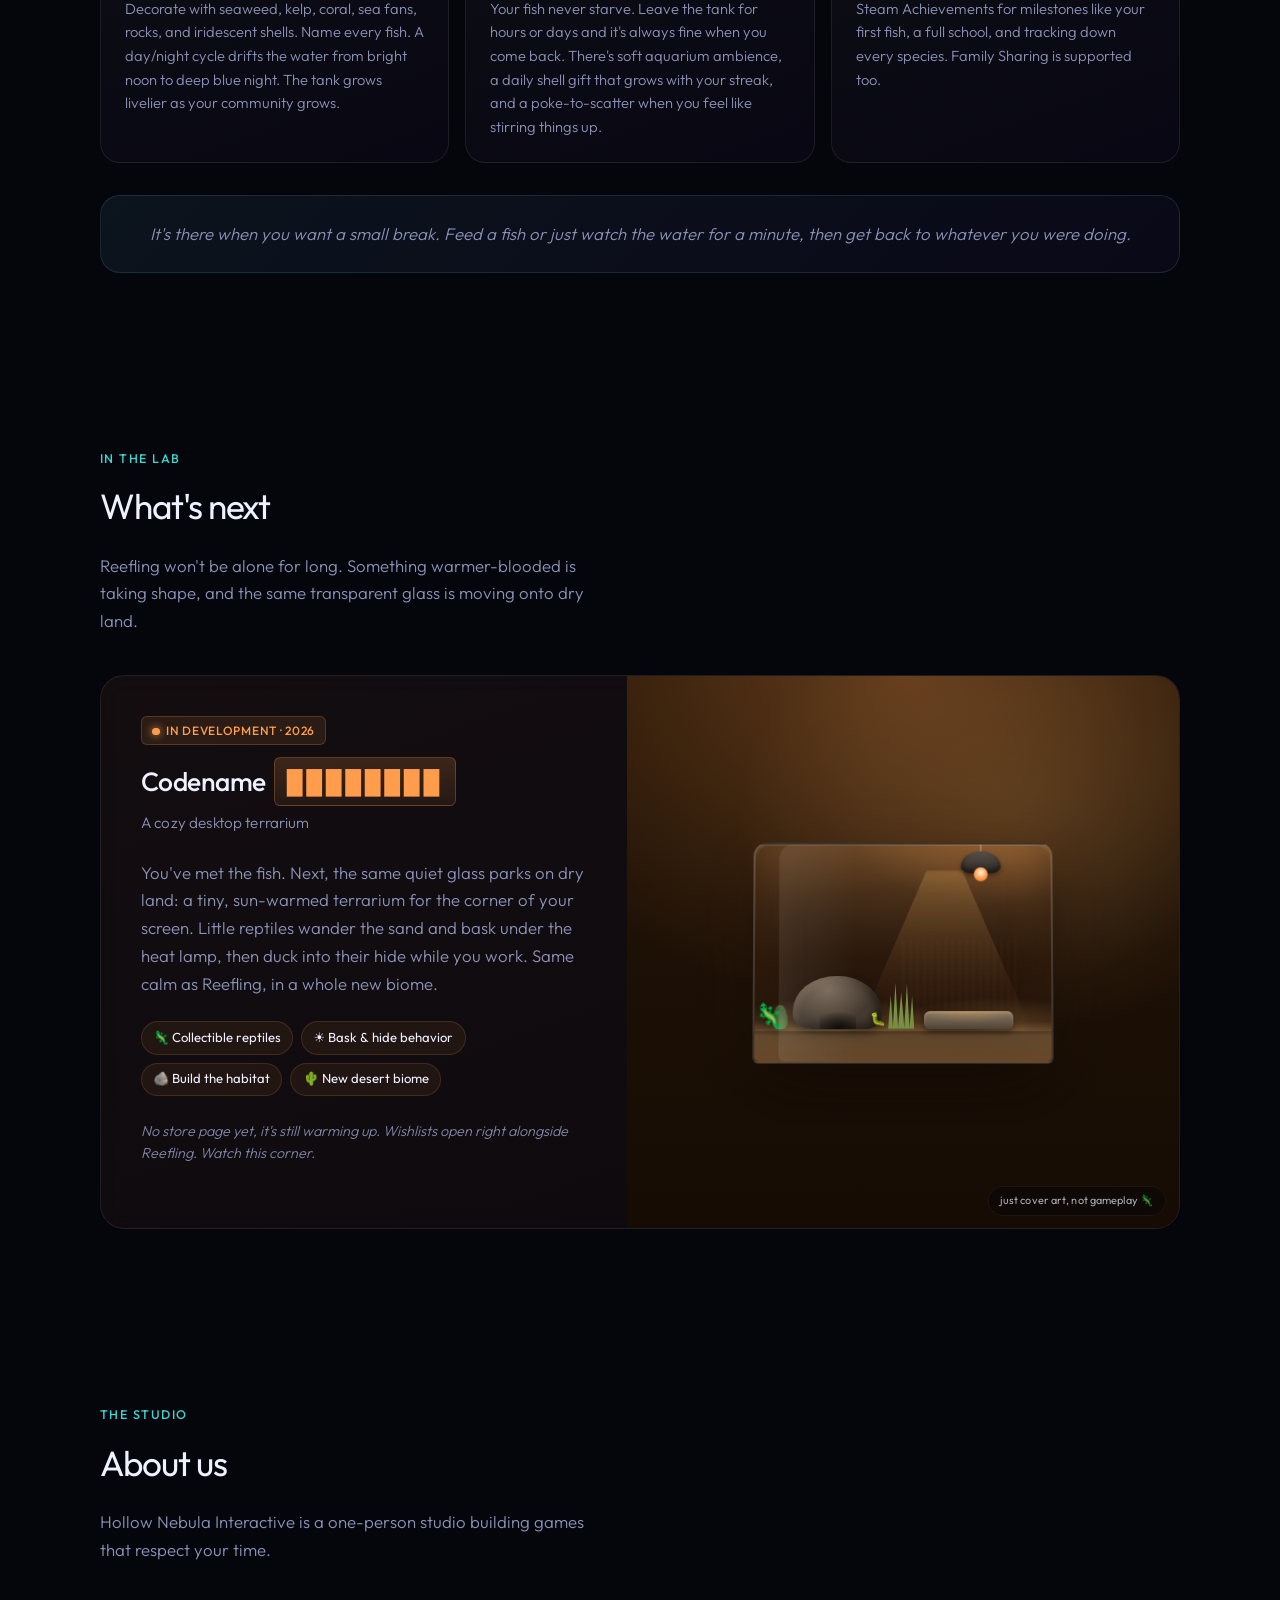
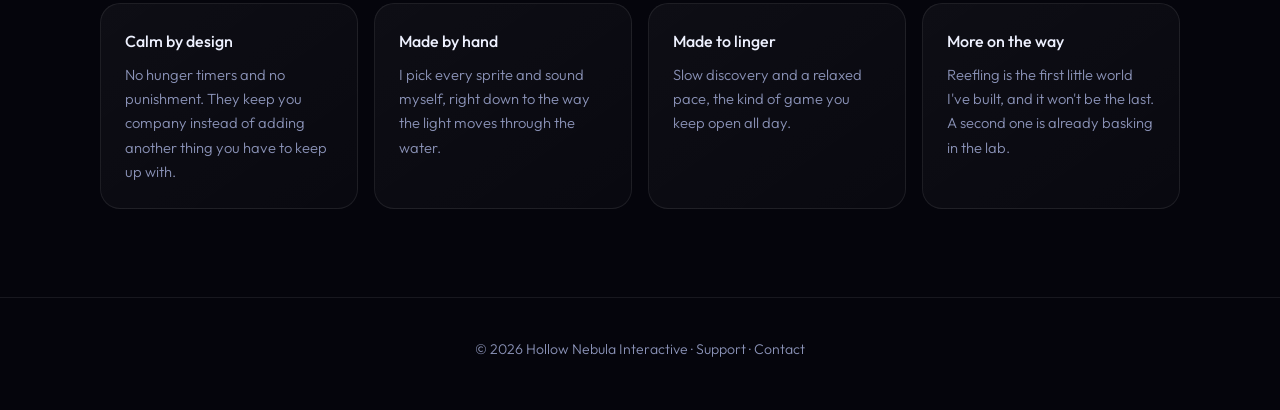
==== commit 04e887be: "Add "just cover art, not gameplay" note to emoji game scenes Adds a subtle pill caption to the Reefl" ====
--- a/index.html
+++ b/index.html
@@ -130,6 +130,7 @@
             <div class="aquarium__glass"></div>
             <div class="aquarium__shine"></div>
           </div>
+          <span class="art-note">just cover art, not gameplay 🐠</span>
         </div>
         <div class="game-card__body">
           <span class="game-card__tag">Coming to Steam</span>
@@ -281,6 +282,7 @@
             <div class="terrarium__glass"></div>
             <div class="terrarium__shine"></div>
           </div>
+          <span class="art-note">just cover art, not gameplay 🦎</span>
         </div>
         <div class="teaser__body">
           <span class="teaser__tag teaser__tag--soon">In development · 2026</span>
--- a/css/main.css
+++ b/css/main.css
@@ -368,6 +368,39 @@
   margin: 0 0 2.5rem;
   color: var(--muted);
   font-weight: 300;
+}
+
+/* ── "Cover art" disclaimer pill ── */
+.art-note {
+  position: absolute;
+  bottom: 0.8rem;
+  right: 0.8rem;
+  z-index: 4;
+  padding: 0.3rem 0.7rem;
+  font-size: 0.68rem;
+  font-weight: 400;
+  letter-spacing: 0.01em;
+  color: var(--text);
+  white-space: nowrap;
+  background: rgba(5, 5, 12, 0.55);
+  border: 1px solid var(--line);
+  border-radius: 999px;
+  backdrop-filter: blur(8px);
+  opacity: 0.7;
+  transition: opacity 0.3s var(--ease);
+}
+
+.game-card:hover .art-note,
+.teaser:hover .art-note {
+  opacity: 1;
+}
+
+@media (max-width: 480px) {
+  .art-note {
+    font-size: 0.62rem;
+    bottom: 0.6rem;
+    right: 0.6rem;
+  }
 }
 
 /* ── Trailer ── */
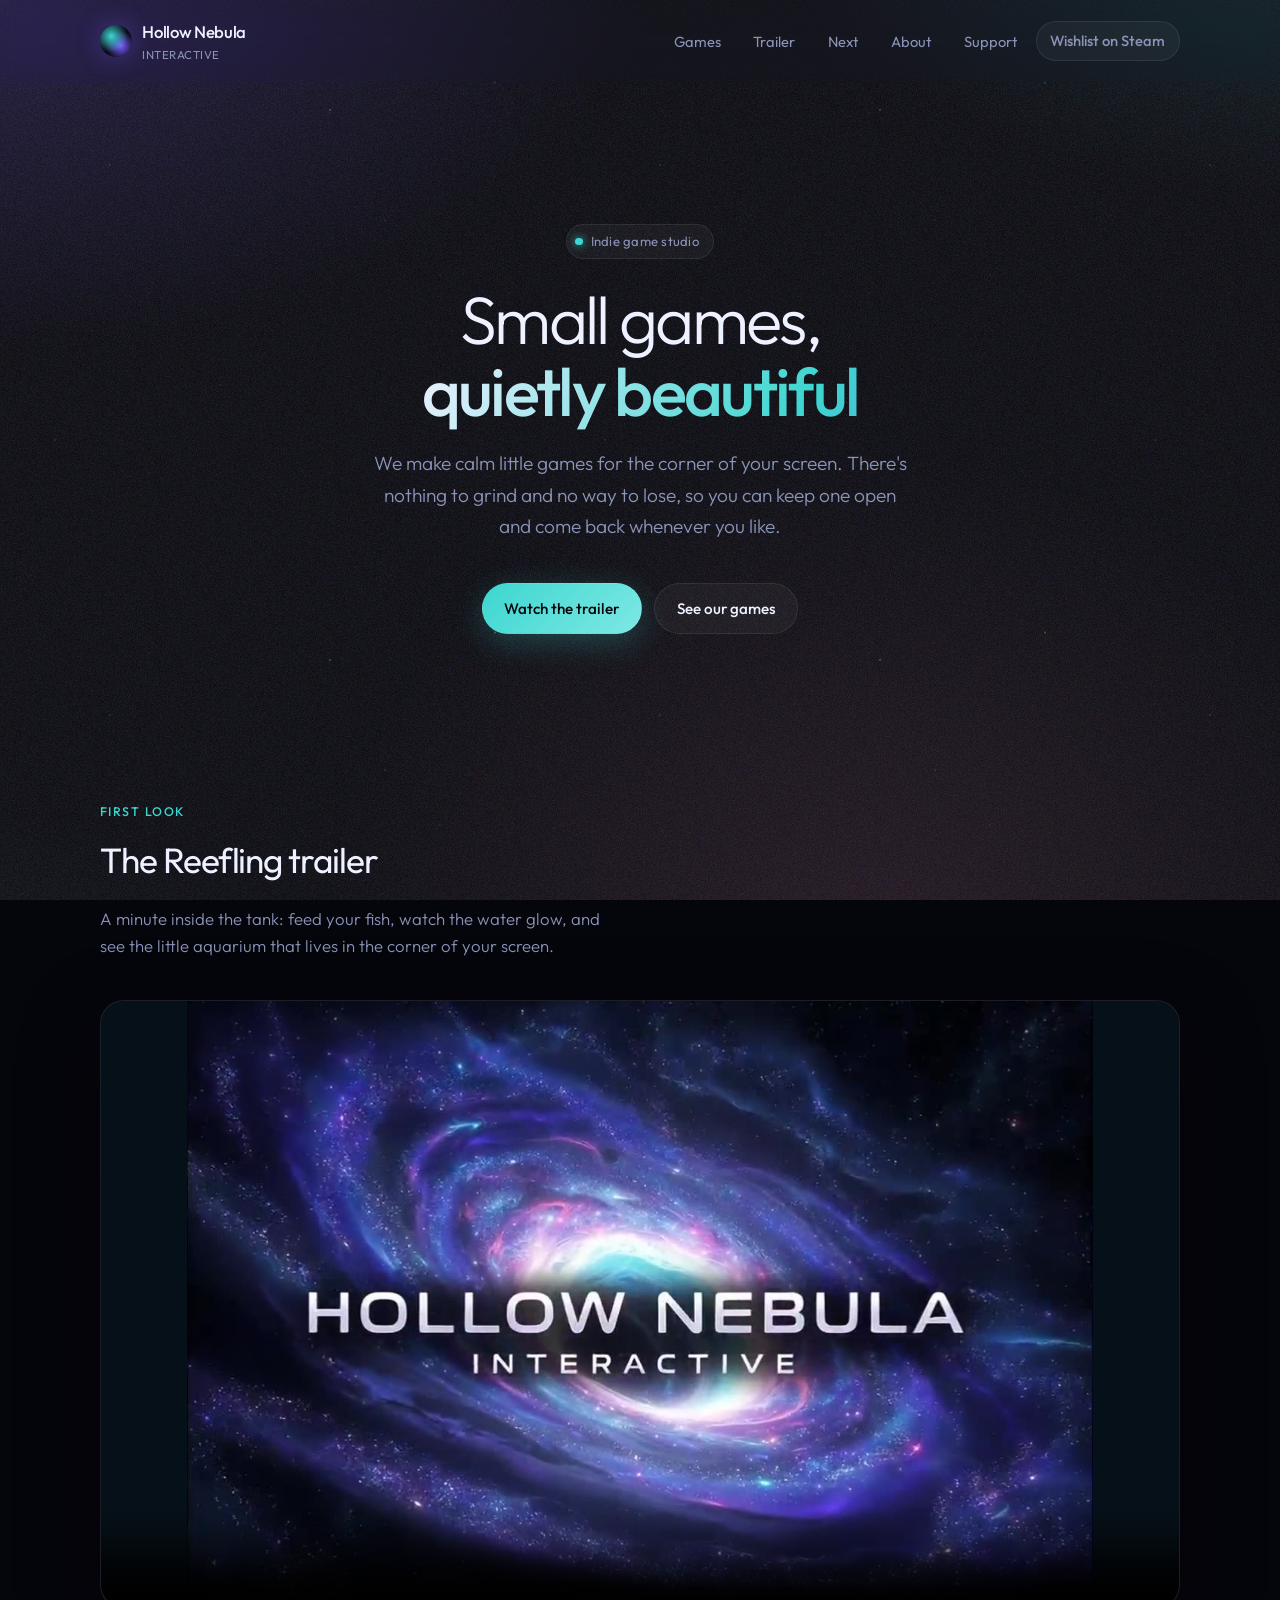
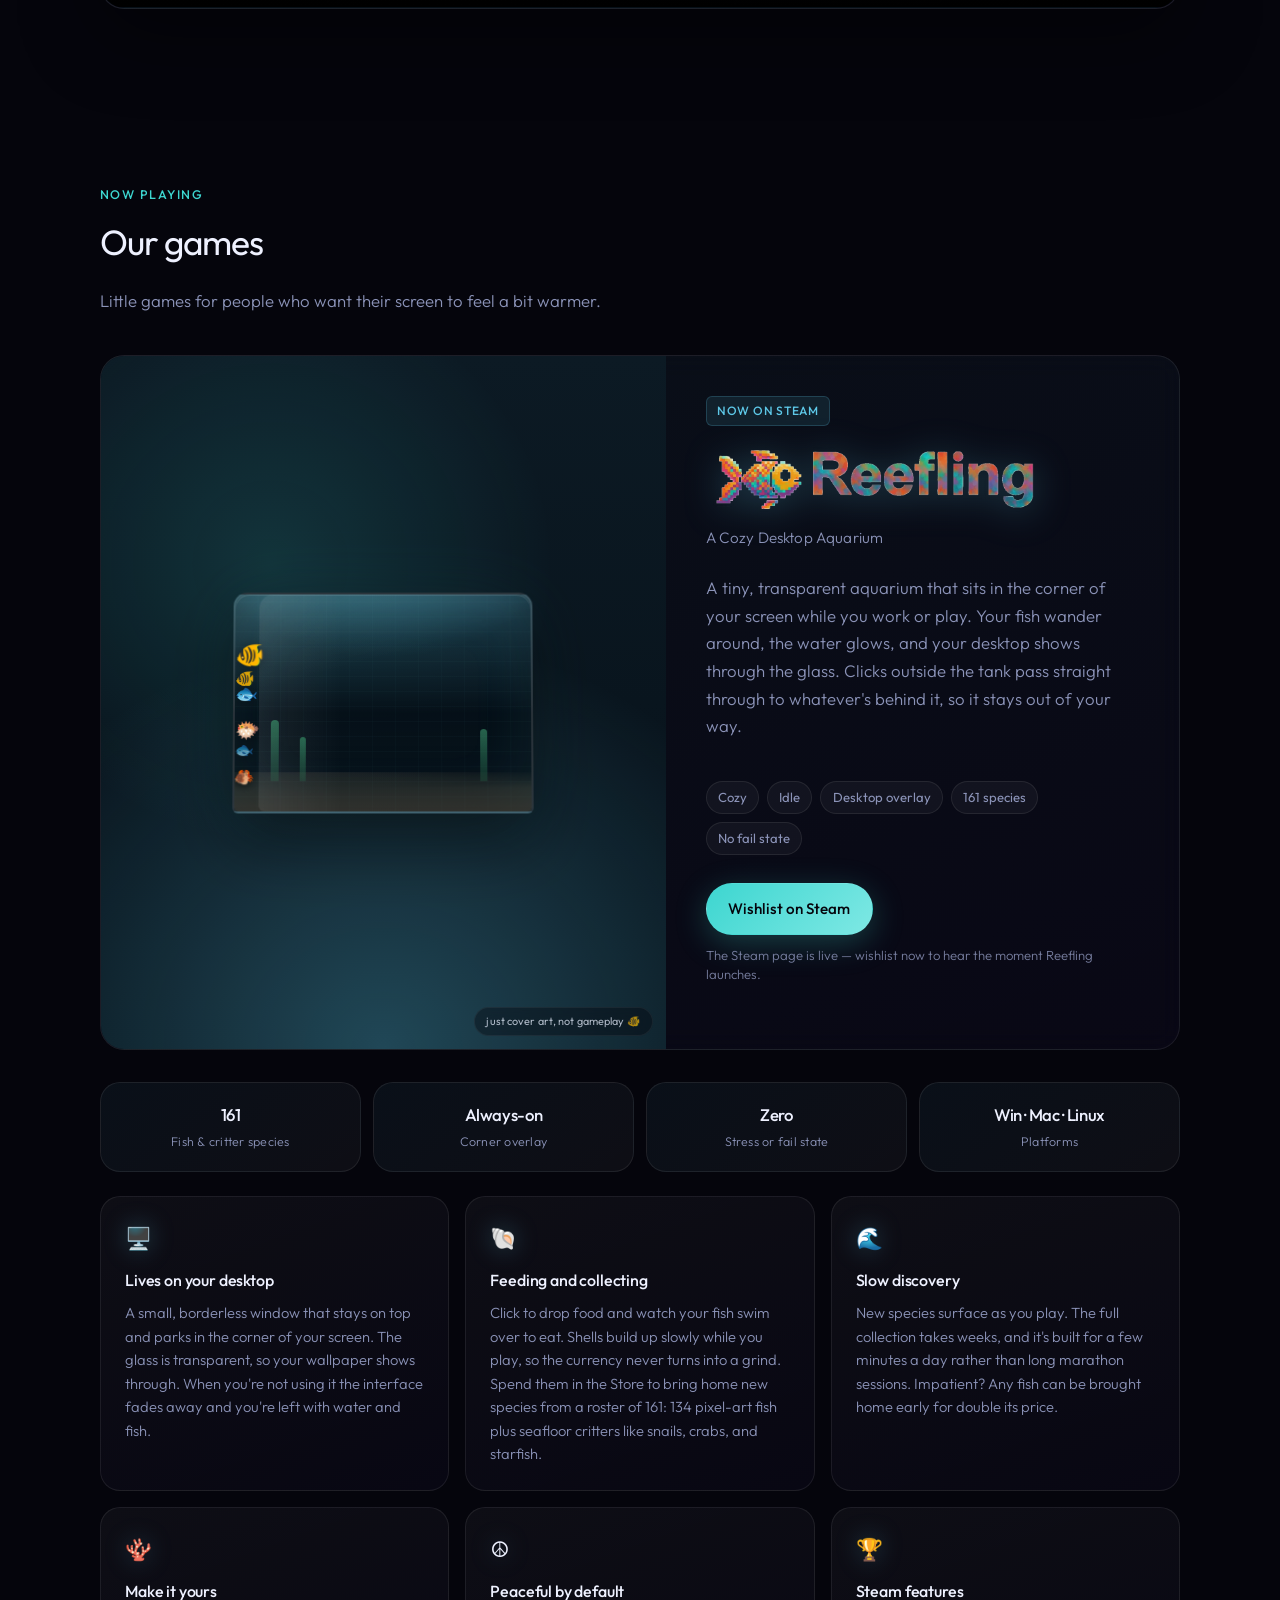
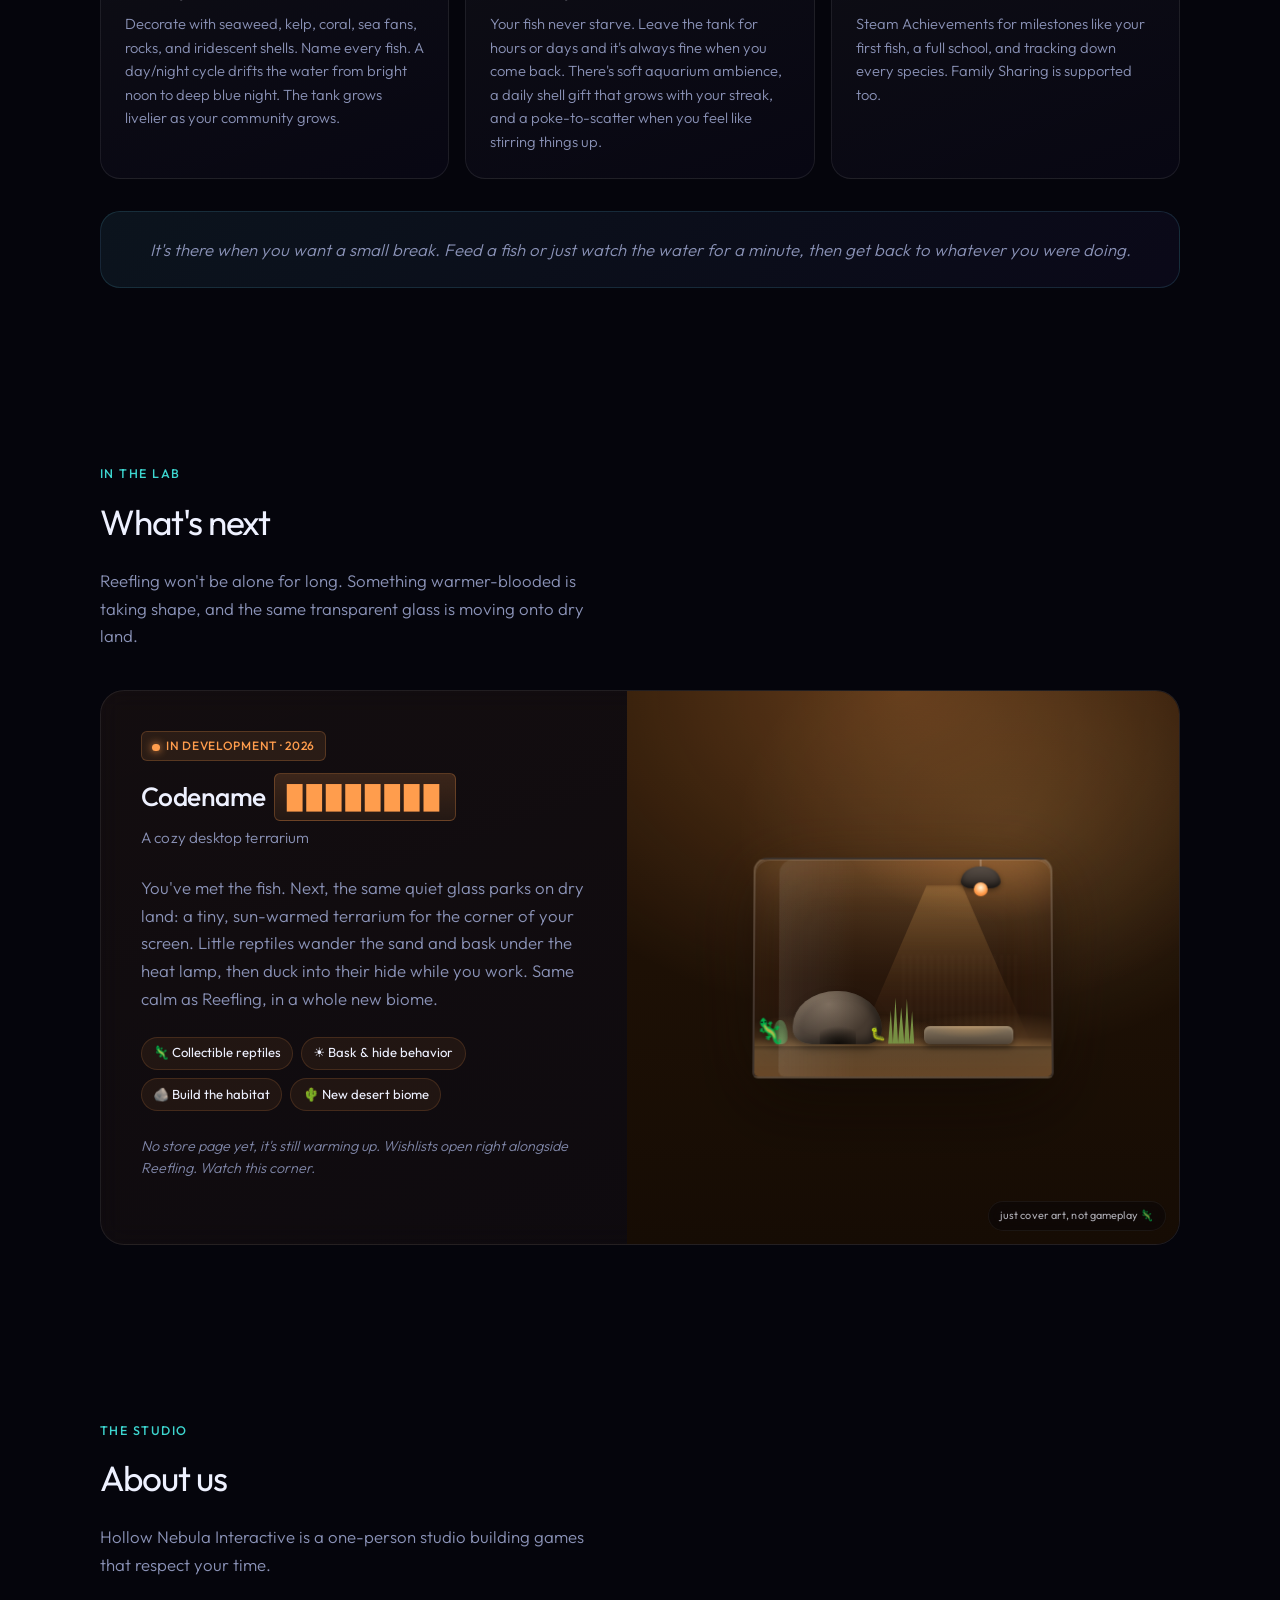
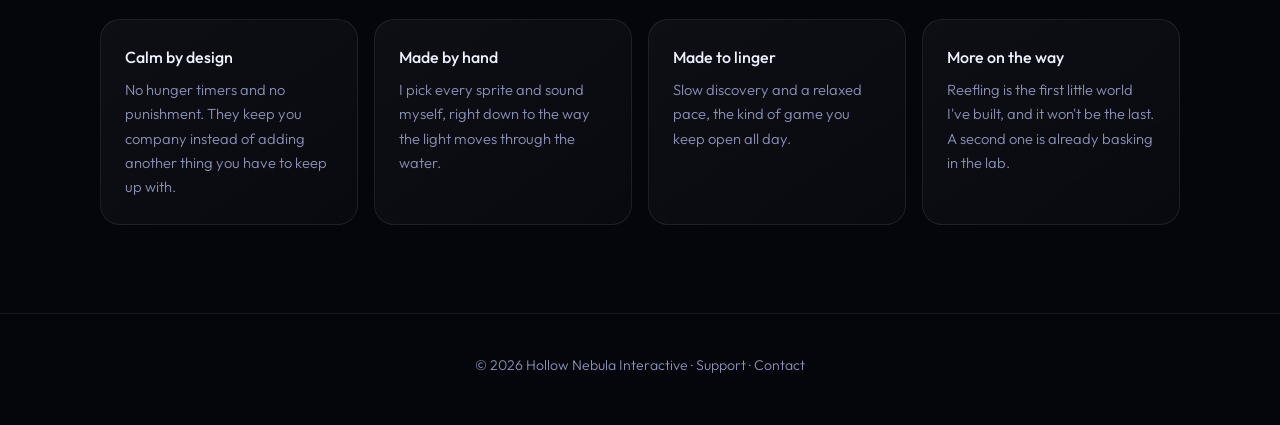
==== commit 9fa796c1: "Link to live Steam page now that Reefling's store is open Replace the 'coming soon' wishlist placeho" ====
--- a/index.html
+++ b/index.html
@@ -4,7 +4,7 @@
   <meta charset="utf-8">
   <meta name="viewport" content="width=device-width, initial-scale=1">
   <title>Hollow Nebula Interactive</title>
-  <meta name="description" content="Hollow Nebula Interactive makes calm desktop games. First up is Reefling, a cozy aquarium that lives in the corner of your screen, with 161 fish and critters to collect. Coming to Steam.">
+  <meta name="description" content="Hollow Nebula Interactive makes calm desktop games. First up is Reefling, a cozy aquarium that lives in the corner of your screen, with 161 fish and critters to collect. Wishlist now on Steam.">
   <meta name="theme-color" content="#05050c">
 
   <link rel="icon" type="image/png" href="assets/favicon.png">
@@ -14,12 +14,12 @@
   <meta property="og:type" content="website">
   <meta property="og:site_name" content="Hollow Nebula Interactive">
   <meta property="og:title" content="Hollow Nebula Interactive">
-  <meta property="og:description" content="A one-person indie studio making calm games. Home of Reefling, a cozy desktop aquarium coming to Steam. A second desktop world is already taking shape.">
+  <meta property="og:description" content="A one-person indie studio making calm games. Home of Reefling, a cozy desktop aquarium now on Steam. A second desktop world is already taking shape.">
   <meta property="og:url" content="https://hollownebulainteractive.com/">
   <meta property="og:image" content="https://hollownebulainteractive.com/assets/og-image.jpg">
   <meta name="twitter:card" content="summary_large_image">
   <meta name="twitter:title" content="Hollow Nebula Interactive">
-  <meta name="twitter:description" content="A one-person indie studio making calm games. Home of Reefling, a cozy desktop aquarium coming to Steam. A second desktop world is already taking shape.">
+  <meta name="twitter:description" content="A one-person indie studio making calm games. Home of Reefling, a cozy desktop aquarium now on Steam. A second desktop world is already taking shape.">
   <meta name="twitter:image" content="https://hollownebulainteractive.com/assets/og-image.jpg">
 
   <link rel="preconnect" href="https://fonts.googleapis.com">
@@ -49,7 +49,7 @@
         <li><a href="#next">Next</a></li>
         <li><a href="#about">About</a></li>
         <li><a href="support.html">Support</a></li>
-        <li><span class="btn btn--ghost btn--soon" aria-disabled="true" title="Steam page coming soon">Wishlist soon</span></li>
+        <li><a class="btn btn--ghost" href="https://store.steampowered.com/app/4889950/Reefling_A_Cozy_Desktop_Aquarium/" target="_blank" rel="noopener">Wishlist on Steam</a></li>
       </ul>
     </div>
   </header>
@@ -133,7 +133,7 @@
           <span class="art-note">just cover art, not gameplay 🐠</span>
         </div>
         <div class="game-card__body">
-          <span class="game-card__tag">Coming to Steam</span>
+          <span class="game-card__tag">Now on Steam</span>
           <h3 class="game-card__title">
             <img class="game-card__logo" src="assets/reefling-logo.png"
                  width="1000" height="246" alt="Reefling"
@@ -154,10 +154,10 @@
             <li>No fail state</li>
           </ul>
           <div class="game-card__cta">
-            <span class="btn btn--primary btn--soon" aria-disabled="true">
-              Steam page coming soon
-            </span>
-            <p class="game-card__cta-note">Wishlisting opens the moment the Steam page goes live. Check back soon.</p>
+            <a class="btn btn--primary" href="https://store.steampowered.com/app/4889950/Reefling_A_Cozy_Desktop_Aquarium/" target="_blank" rel="noopener">
+              Wishlist on Steam
+            </a>
+            <p class="game-card__cta-note">The Steam page is live — wishlist now to hear the moment Reefling launches.</p>
           </div>
         </div>
       </article>
--- a/css/main.css
+++ b/css/main.css
@@ -395,11 +395,16 @@
   opacity: 1;
 }
 
-@media (max-width: 480px) {
+/* On stacked (mobile) layout the art is centered in a wide panel, so the
+   corner pill ends up floating in empty space. Center it under the art. */
+@media (max-width: 767px) {
   .art-note {
+    left: 50%;
+    right: auto;
+    bottom: 0.7rem;
+    transform: translateX(-50%);
     font-size: 0.62rem;
-    bottom: 0.6rem;
-    right: 0.6rem;
+    opacity: 0.78;
   }
 }
 
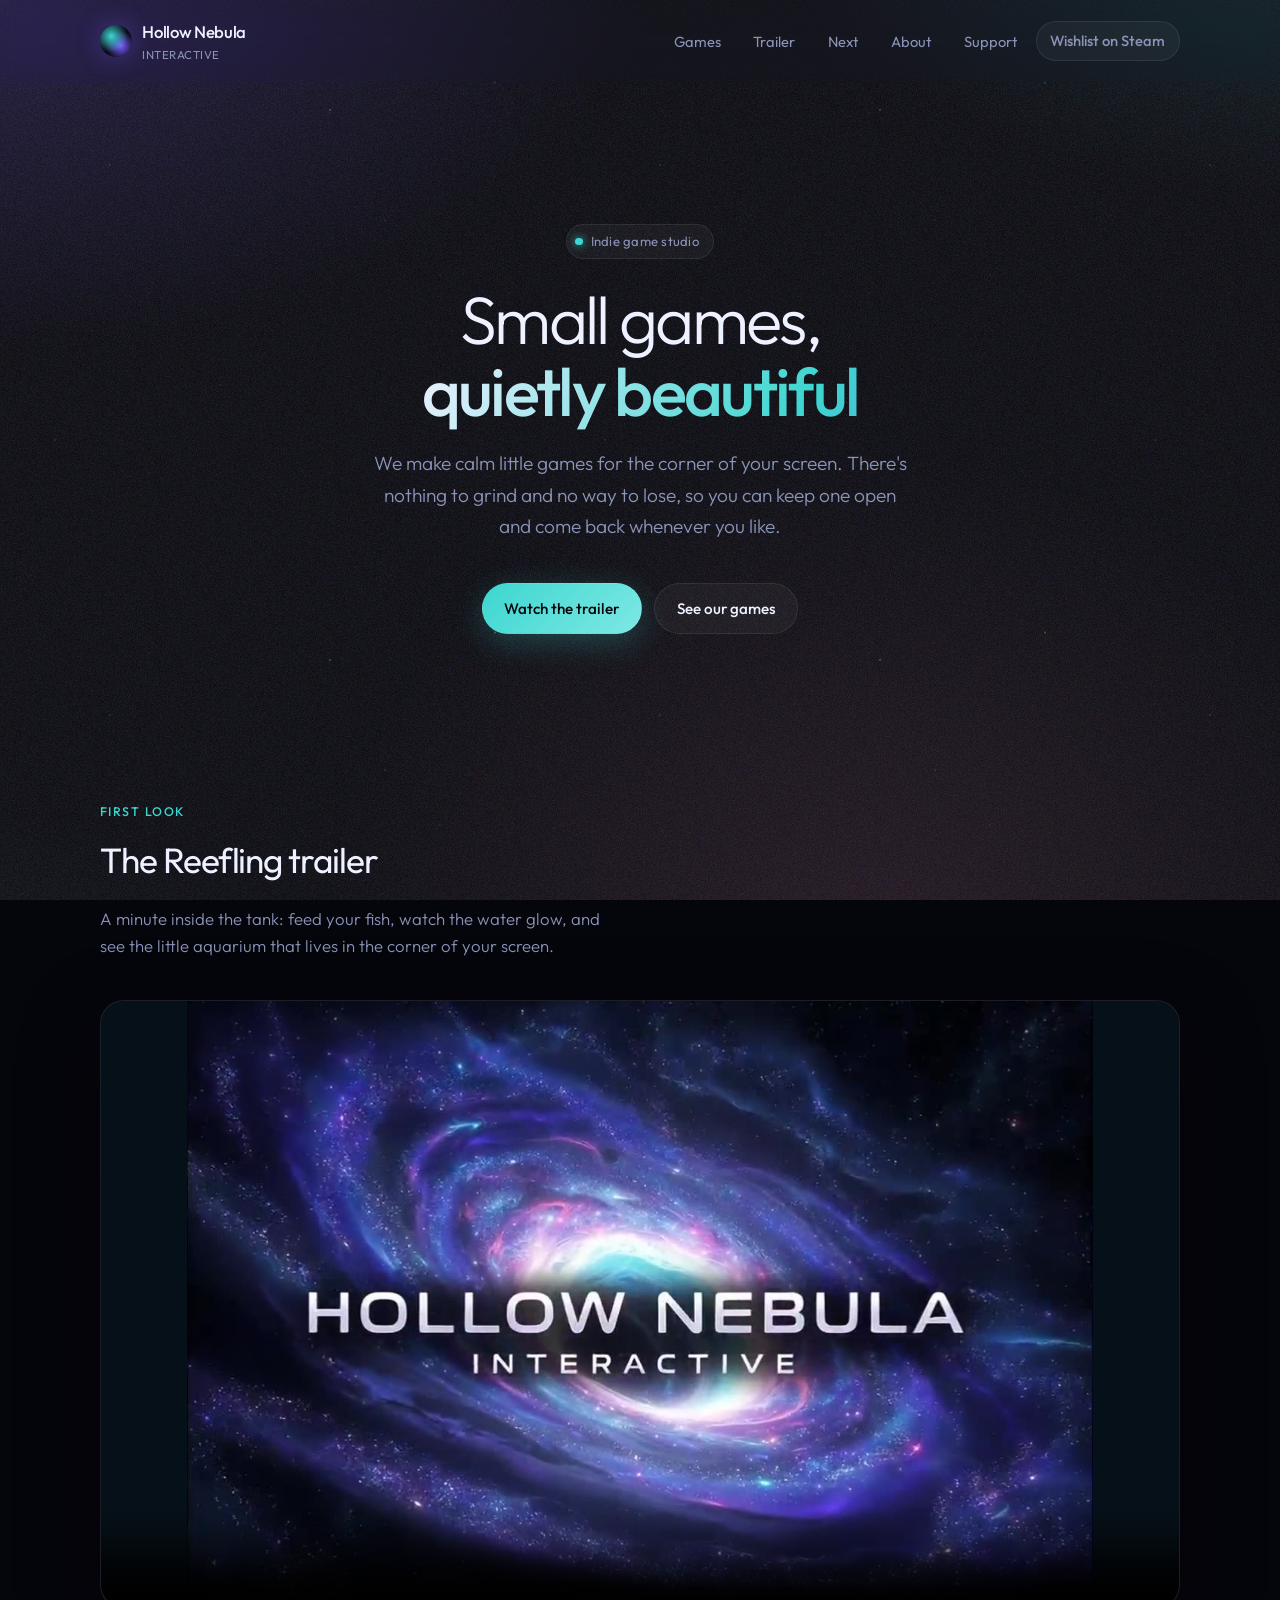
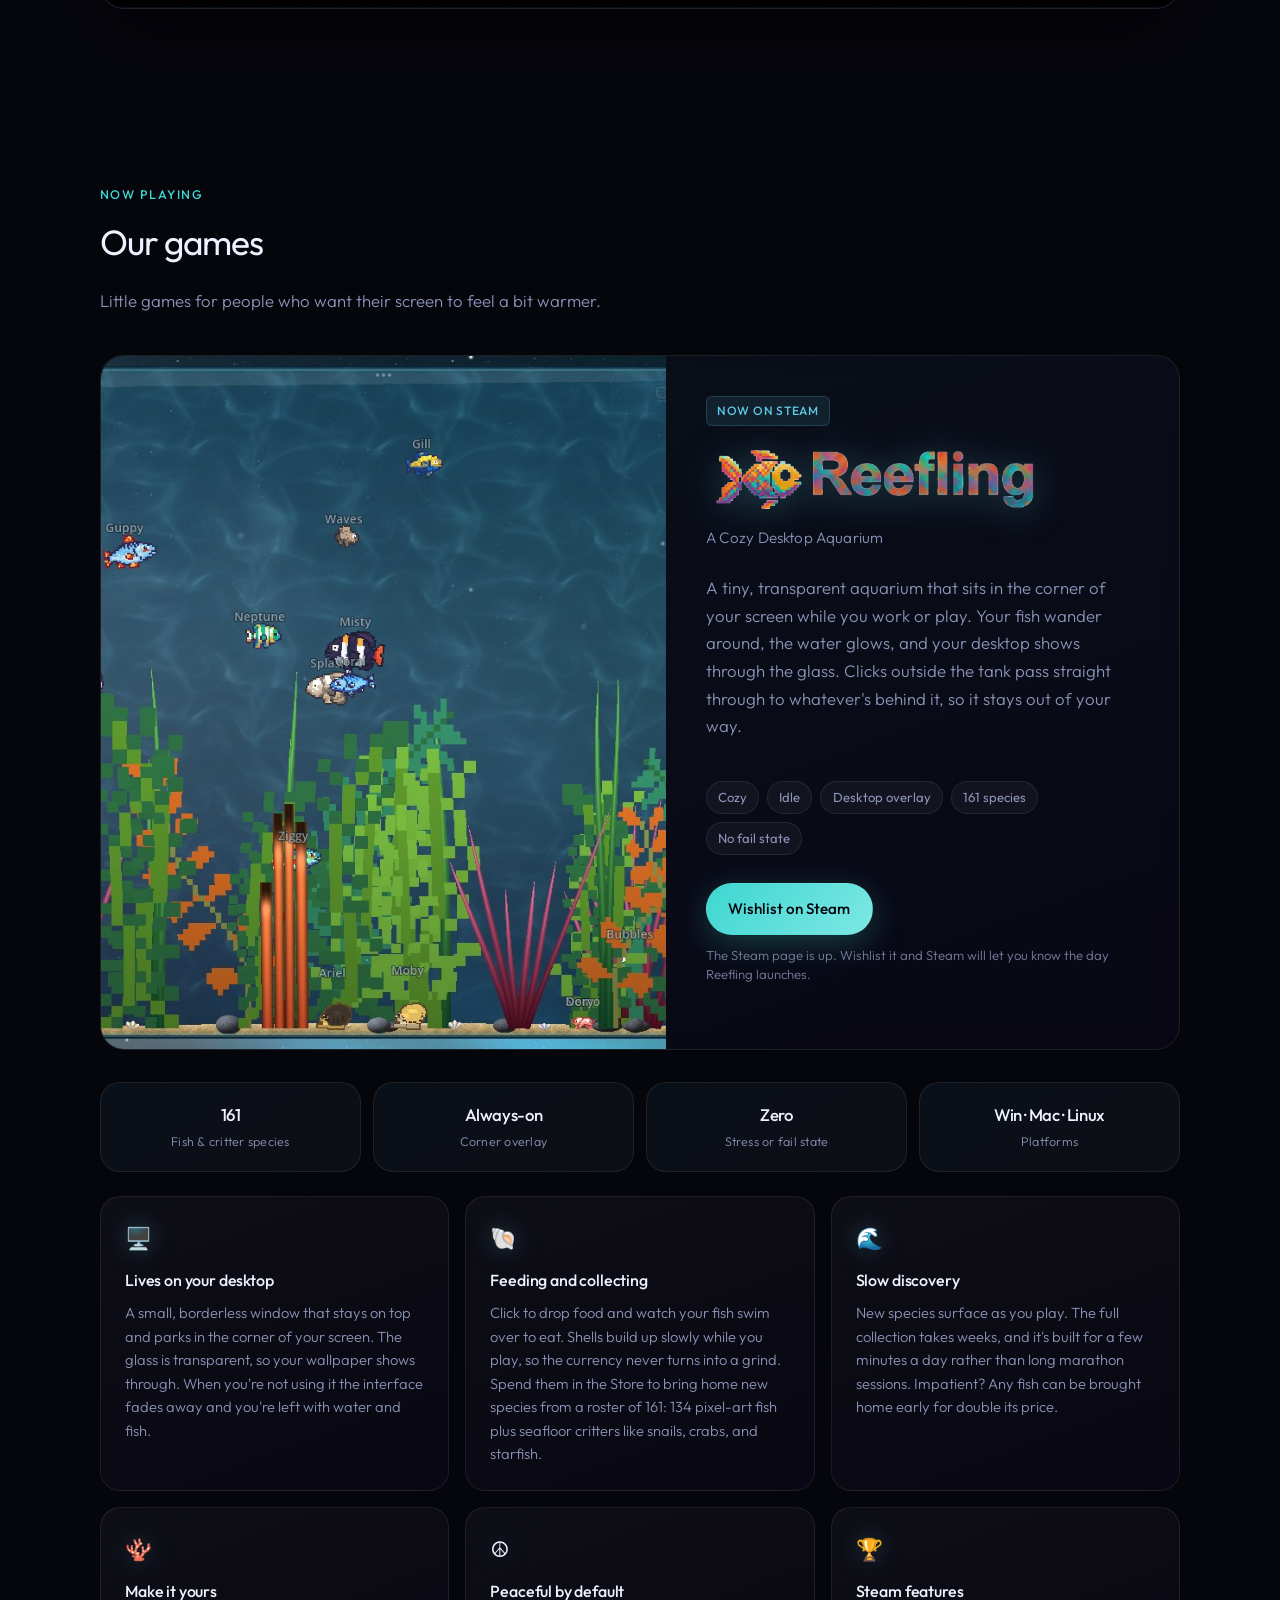
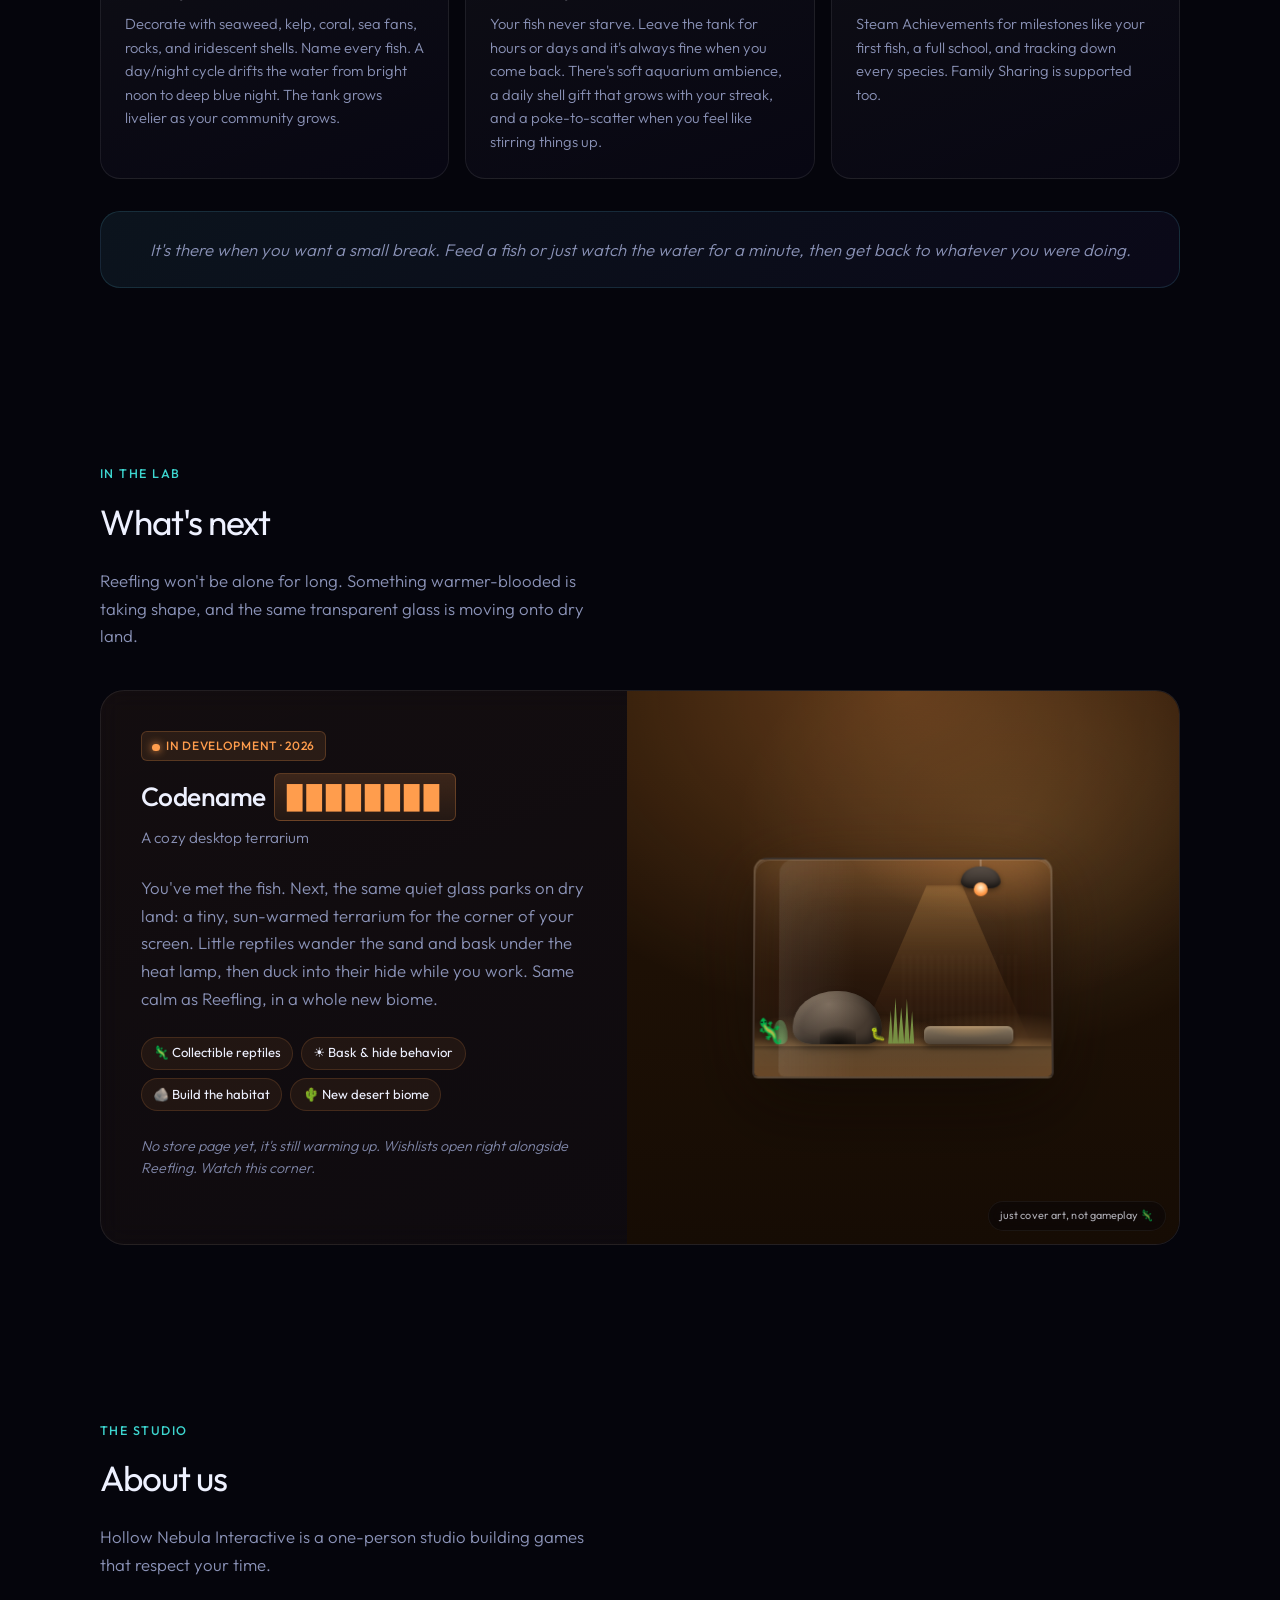
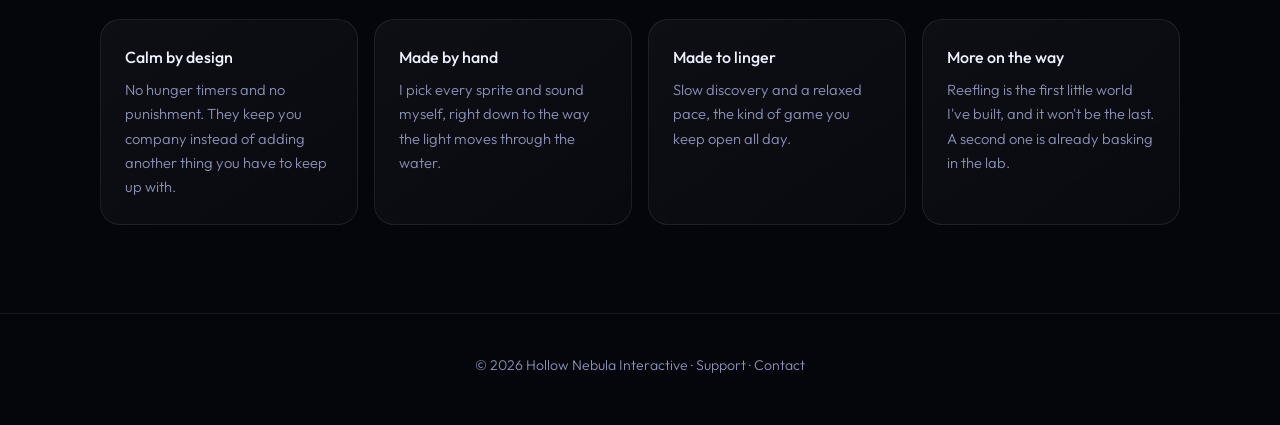
==== commit ce5d1496: "Replace emoji aquarium with real gameplay screenshot; de-AI Steam CTA copy - Swap the animated emoji" ====
--- a/index.html
+++ b/index.html
@@ -106,31 +106,11 @@
       </div>
 
       <article class="game-card reveal">
-        <div class="game-card__visual" aria-hidden="true">
-          <div class="aquarium" id="reef-tank">
-            <div class="aquarium__glow"></div>
-            <div class="aquarium__rays"></div>
-            <div class="aquarium__caustics"></div>
-            <div class="aquarium__sand"></div>
-            <div class="seaweed seaweed--1"></div>
-            <div class="seaweed seaweed--2"></div>
-            <div class="seaweed seaweed--3"></div>
-            <div class="bubbles"></div>
-            <div class="fish-school">
-              <span class="fish fish--1" data-fish>🐠</span>
-              <span class="fish fish--2" data-fish>🐟</span>
-              <span class="fish fish--3" data-fish>🐡</span>
-              <span class="fish fish--4" data-fish>🐠</span>
-              <span class="fish fish--5" data-fish>🐟</span>
-            </div>
-            <div class="critters">
-              <span class="critter critter--crab">🦀</span>
-              <span class="critter critter--snail">🐌</span>
-            </div>
-            <div class="aquarium__glass"></div>
-            <div class="aquarium__shine"></div>
-          </div>
-          <span class="art-note">just cover art, not gameplay 🐠</span>
+        <div class="game-card__visual game-card__visual--shot">
+          <img class="game-card__shot" src="assets/reefling-screenshot.jpg"
+               width="1092" height="803"
+               alt="A Reefling aquarium full of pixel-art fish drifting among kelp and seaweed"
+               loading="lazy" decoding="async">
         </div>
         <div class="game-card__body">
           <span class="game-card__tag">Now on Steam</span>
@@ -157,7 +137,7 @@
             <a class="btn btn--primary" href="https://store.steampowered.com/app/4889950/Reefling_A_Cozy_Desktop_Aquarium/" target="_blank" rel="noopener">
               Wishlist on Steam
             </a>
-            <p class="game-card__cta-note">The Steam page is live — wishlist now to hear the moment Reefling launches.</p>
+            <p class="game-card__cta-note">The Steam page is up. Wishlist it and Steam will let you know the day Reefling launches.</p>
           </div>
         </div>
       </article>
--- a/css/main.css
+++ b/css/main.css
@@ -469,6 +469,27 @@
   justify-content: center;
   padding: 2rem;
   overflow: hidden;
+}
+
+/* Screenshot fills the panel edge to edge */
+.game-card__visual--shot {
+  padding: 0;
+}
+
+.game-card__shot {
+  position: absolute;
+  inset: 0;
+  width: 100%;
+  height: 100%;
+  object-fit: cover;
+  object-position: center;
+  display: block;
+  image-rendering: auto;
+  transition: transform 0.5s var(--ease);
+}
+
+.game-card:hover .game-card__shot {
+  transform: scale(1.03);
 }
 
 /* ── Aquarium scene ── */
